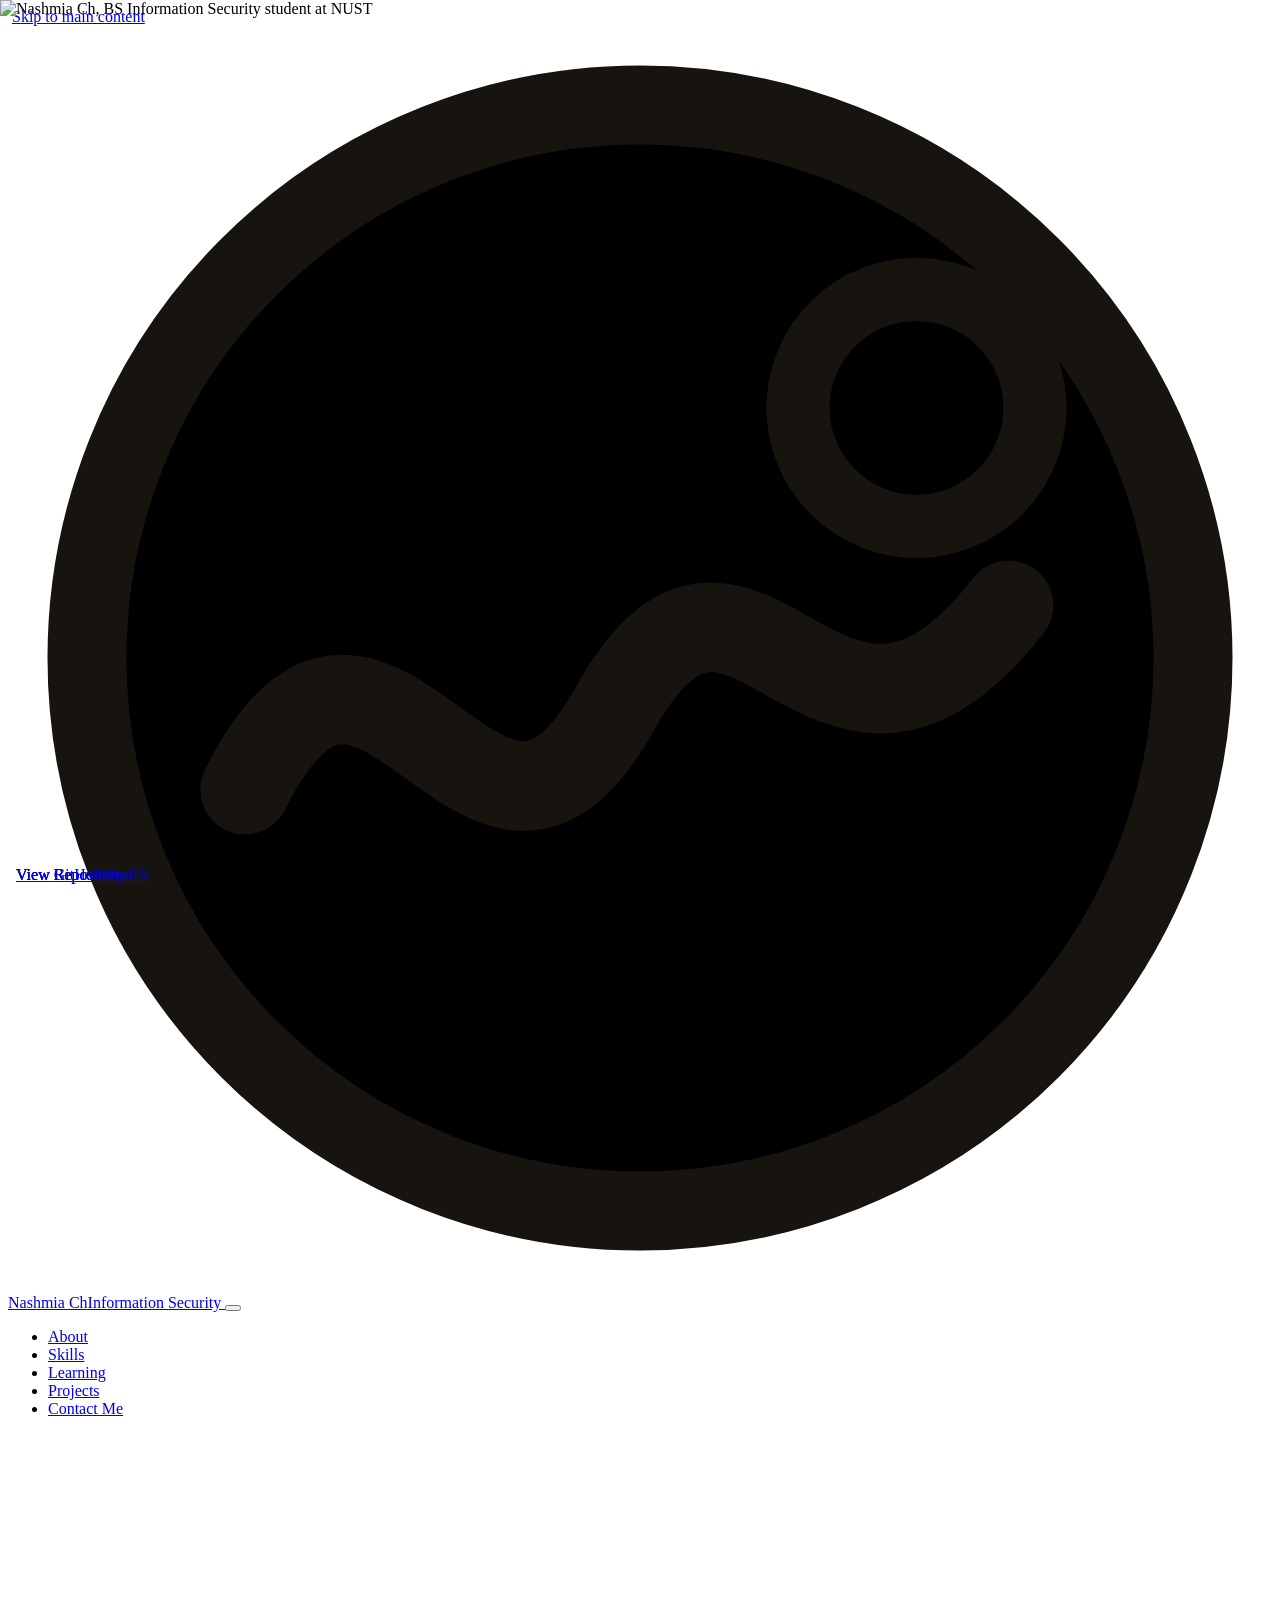
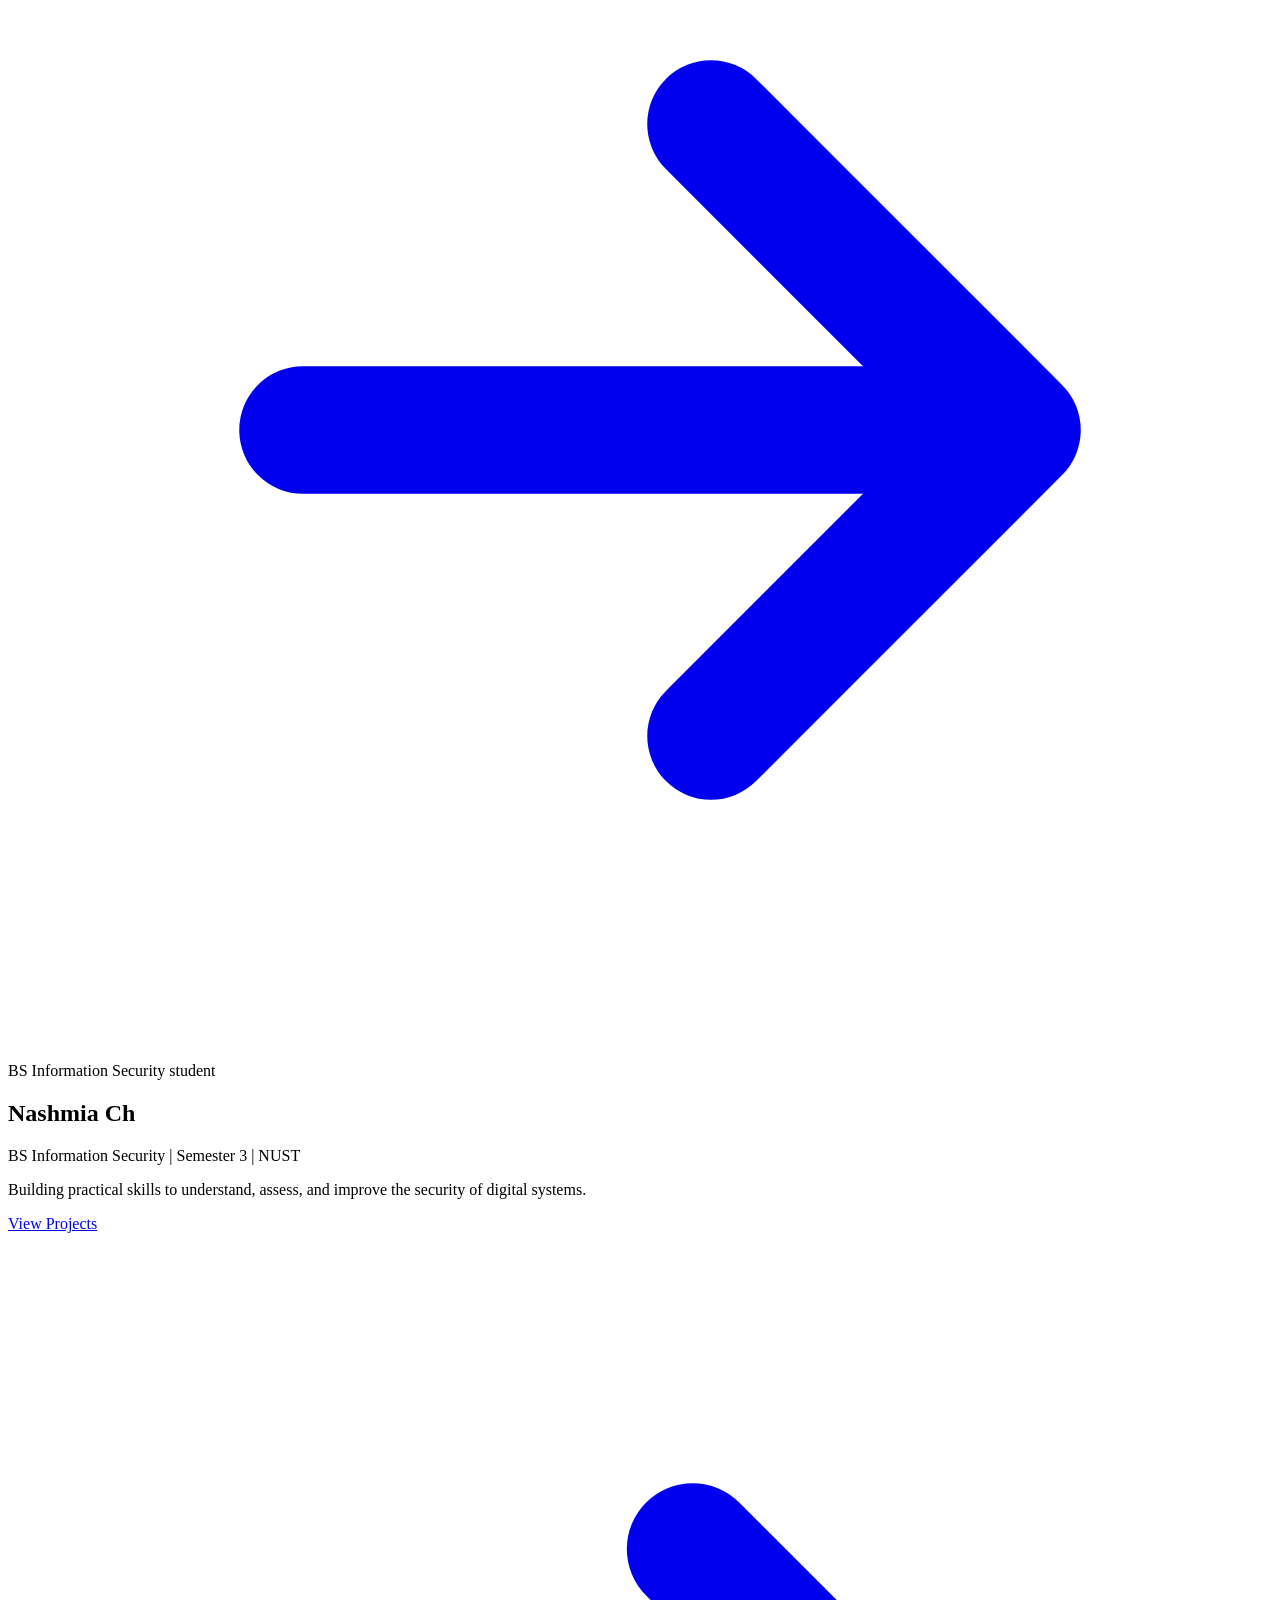
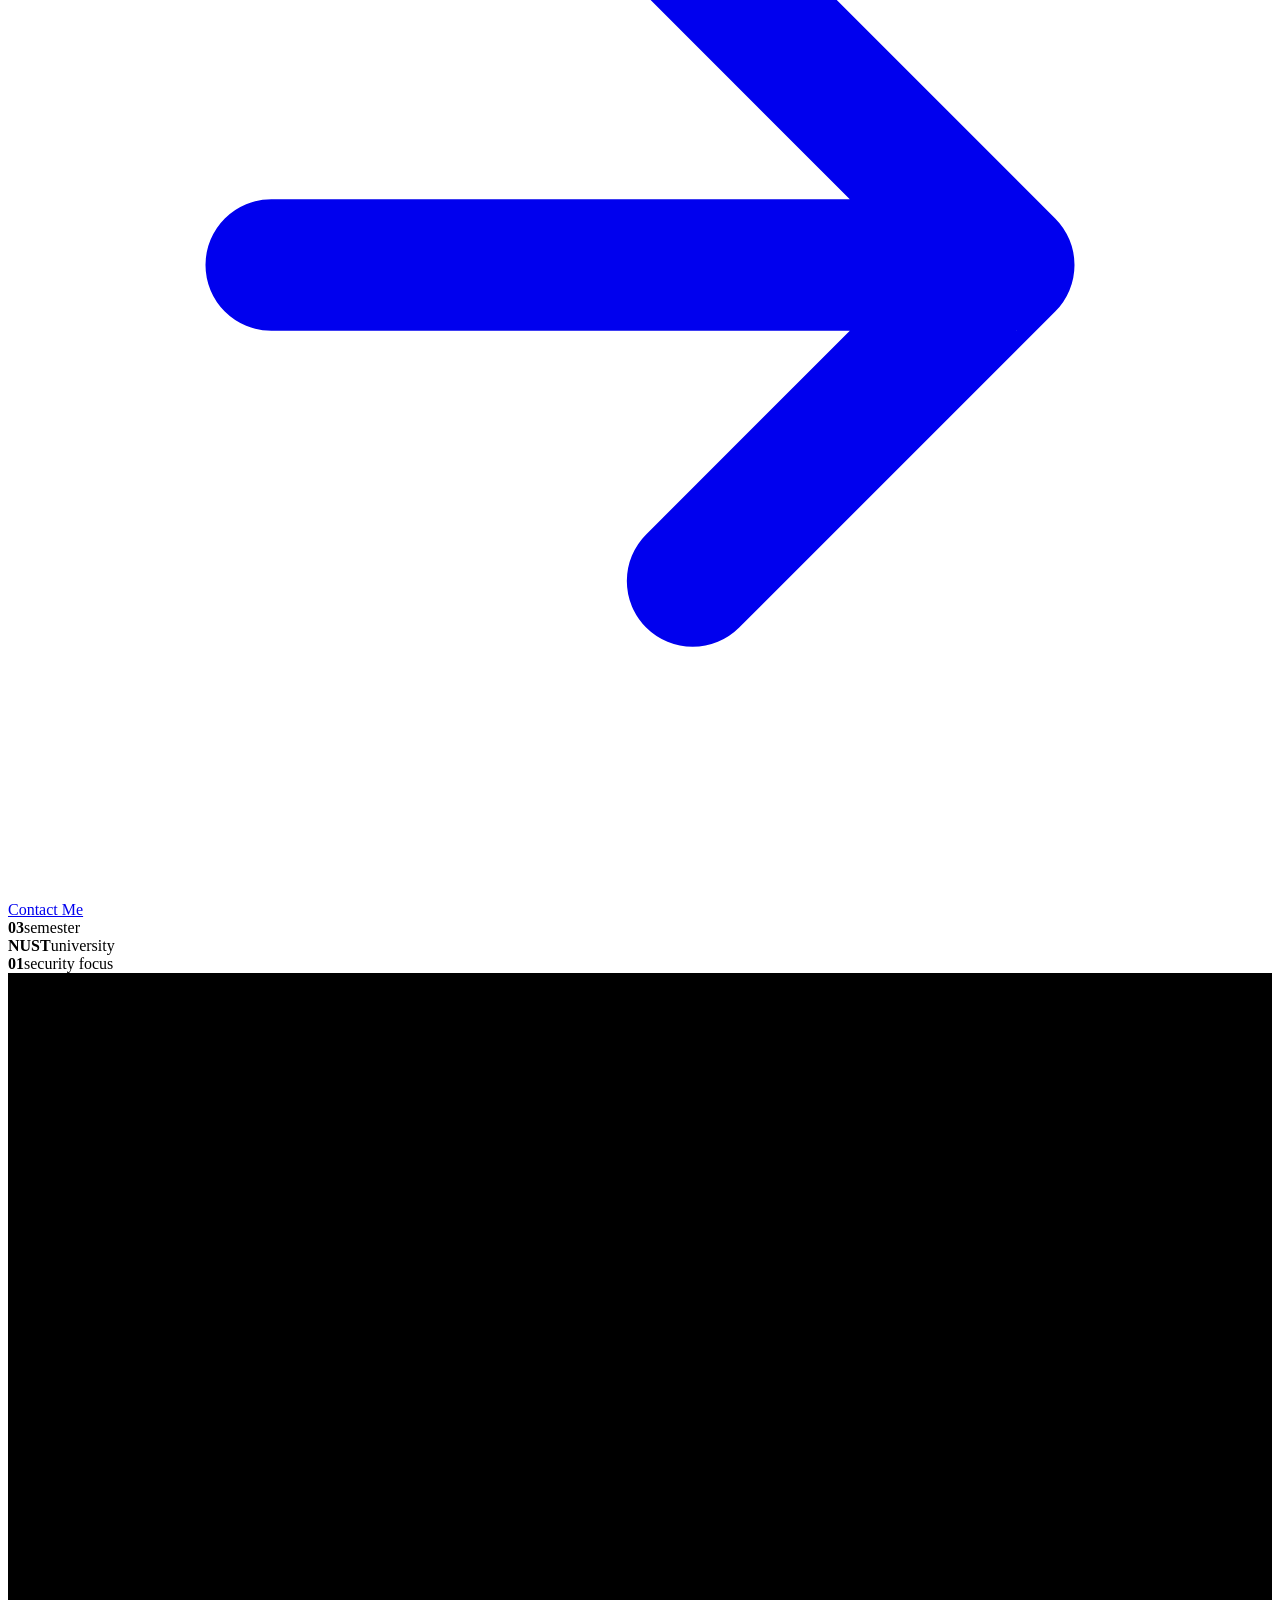
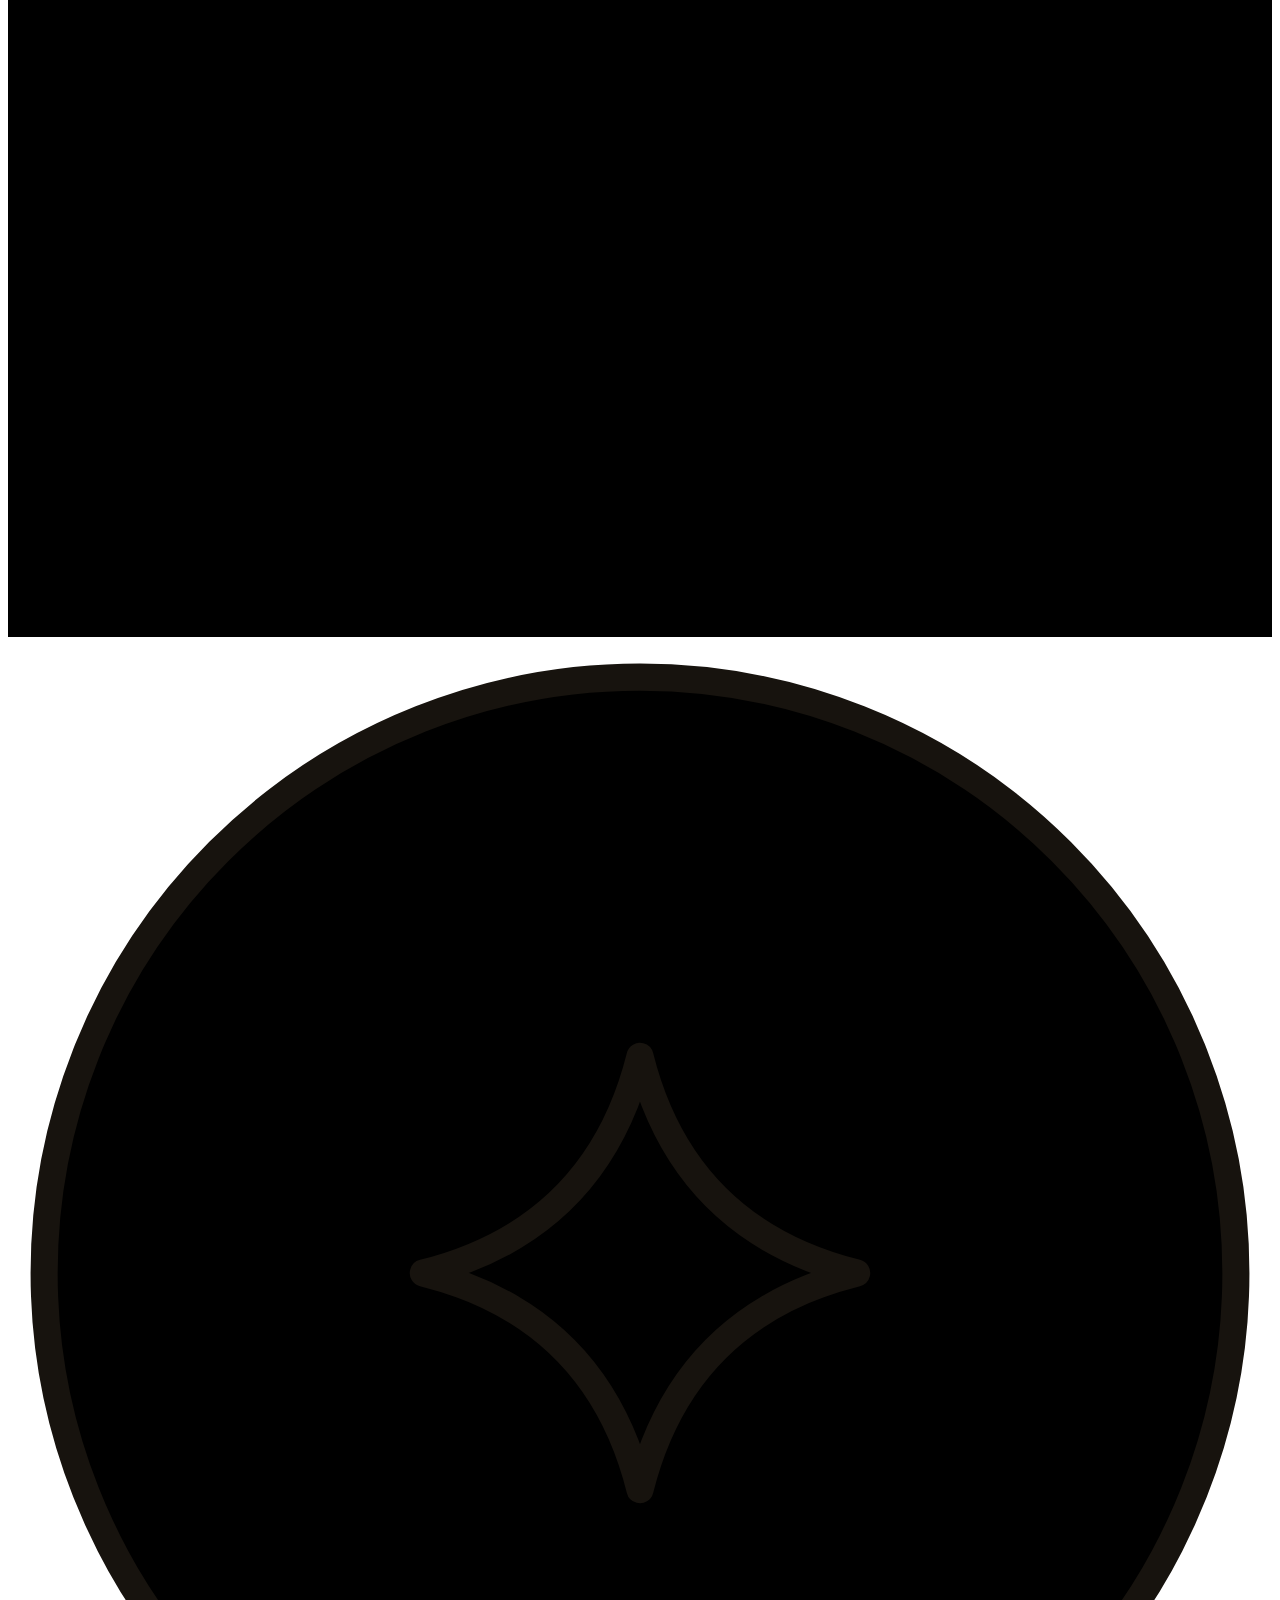
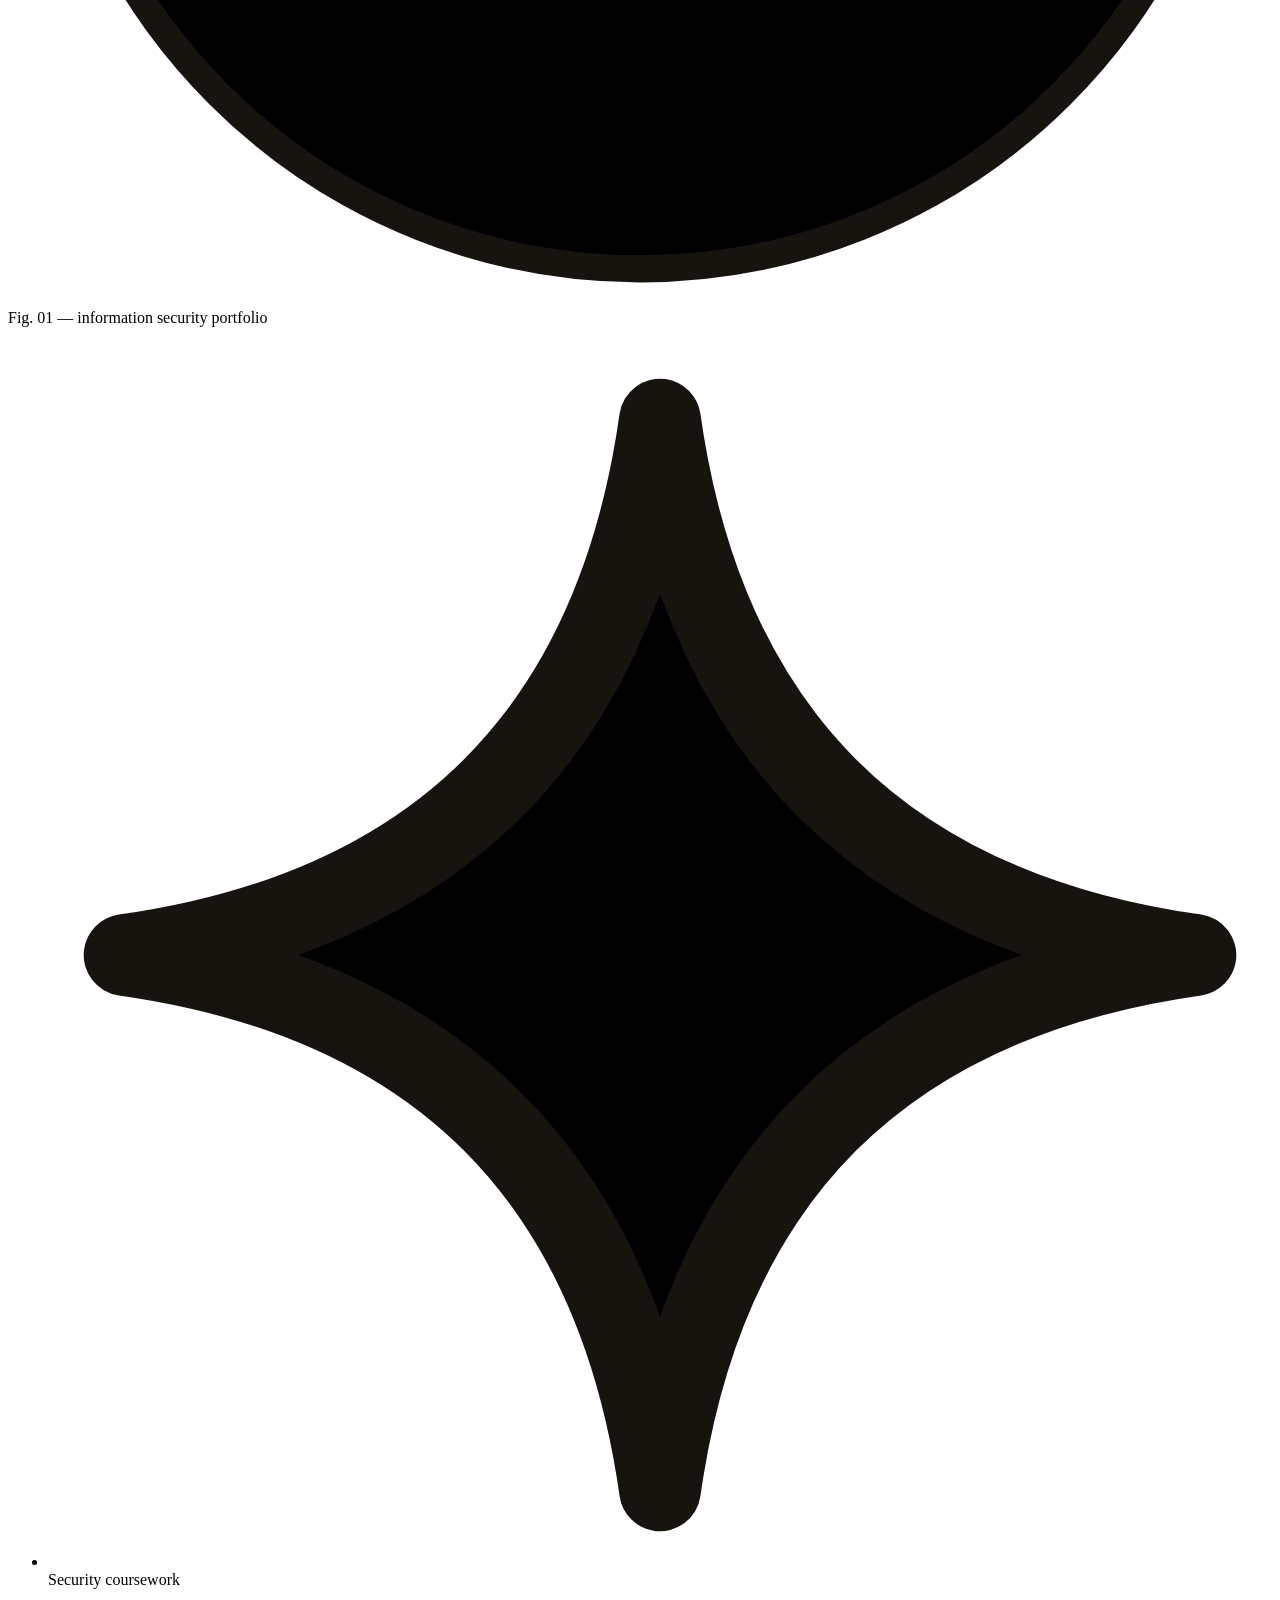
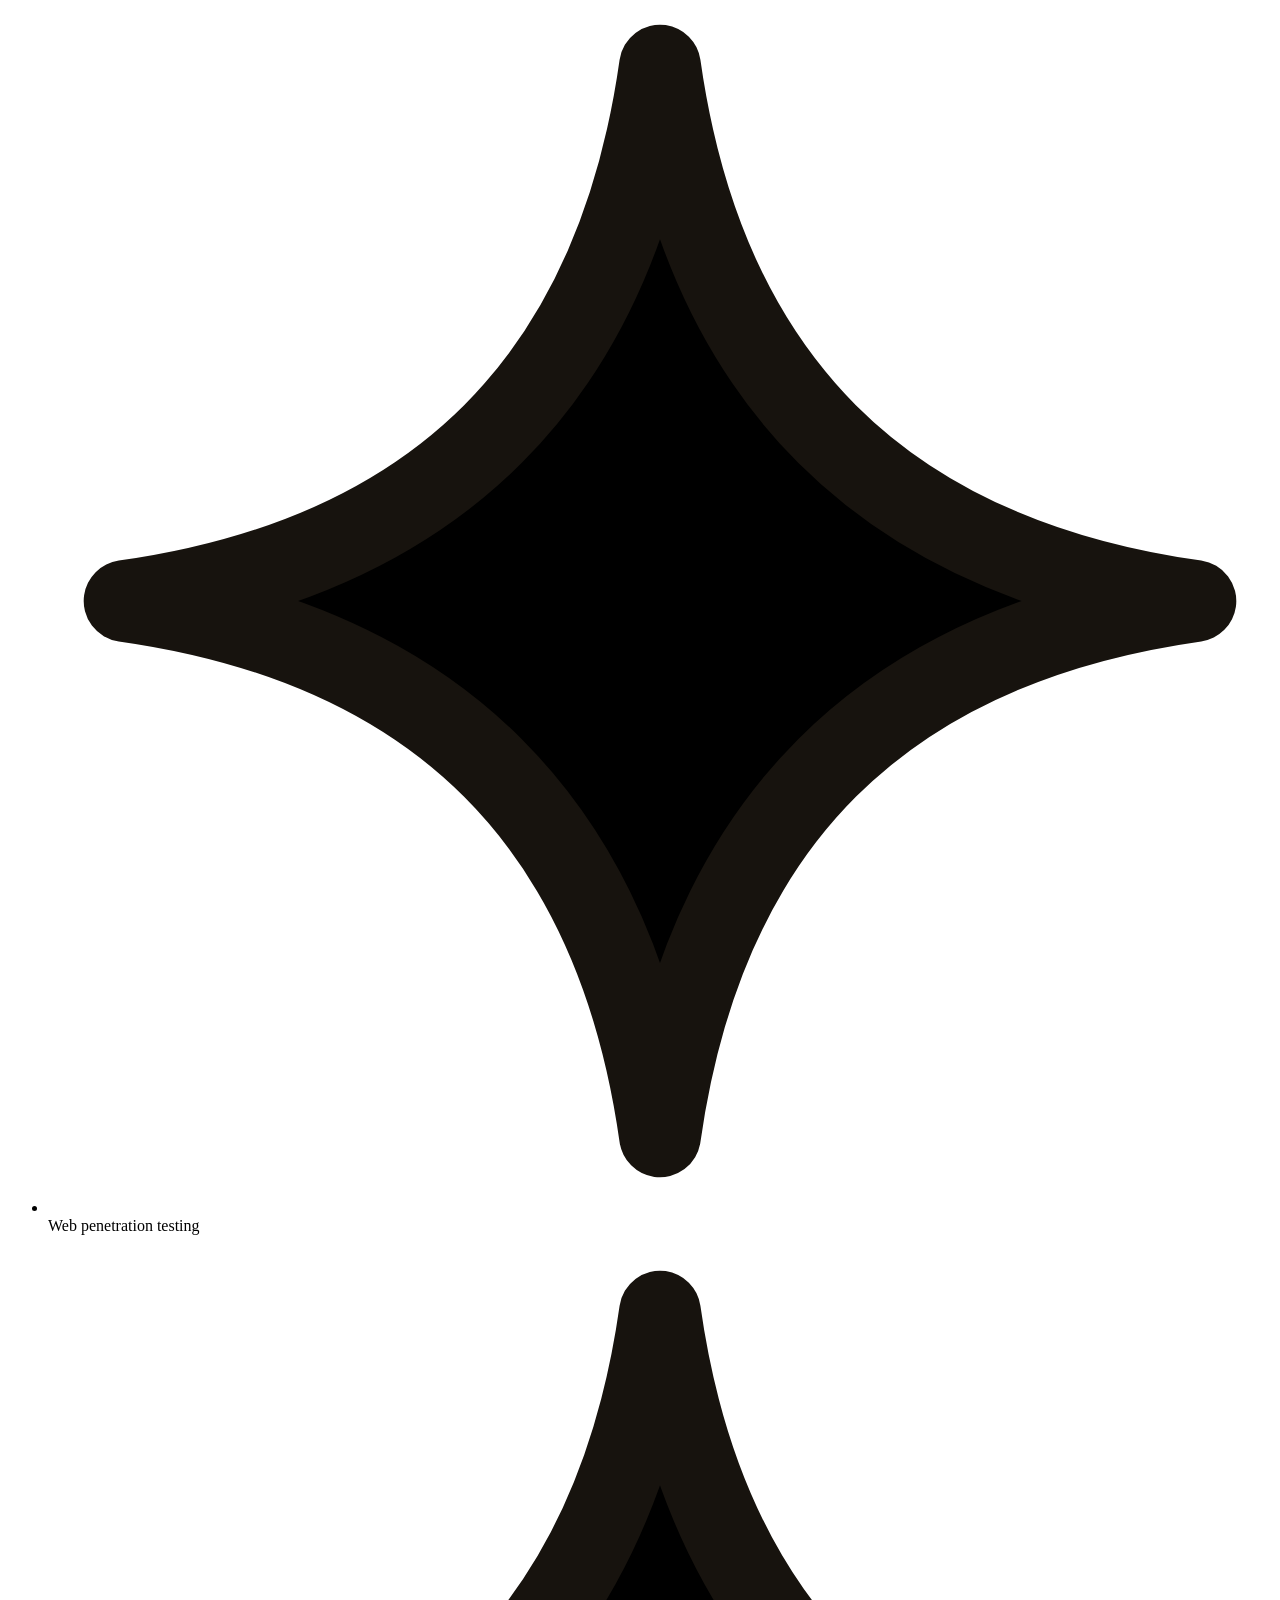
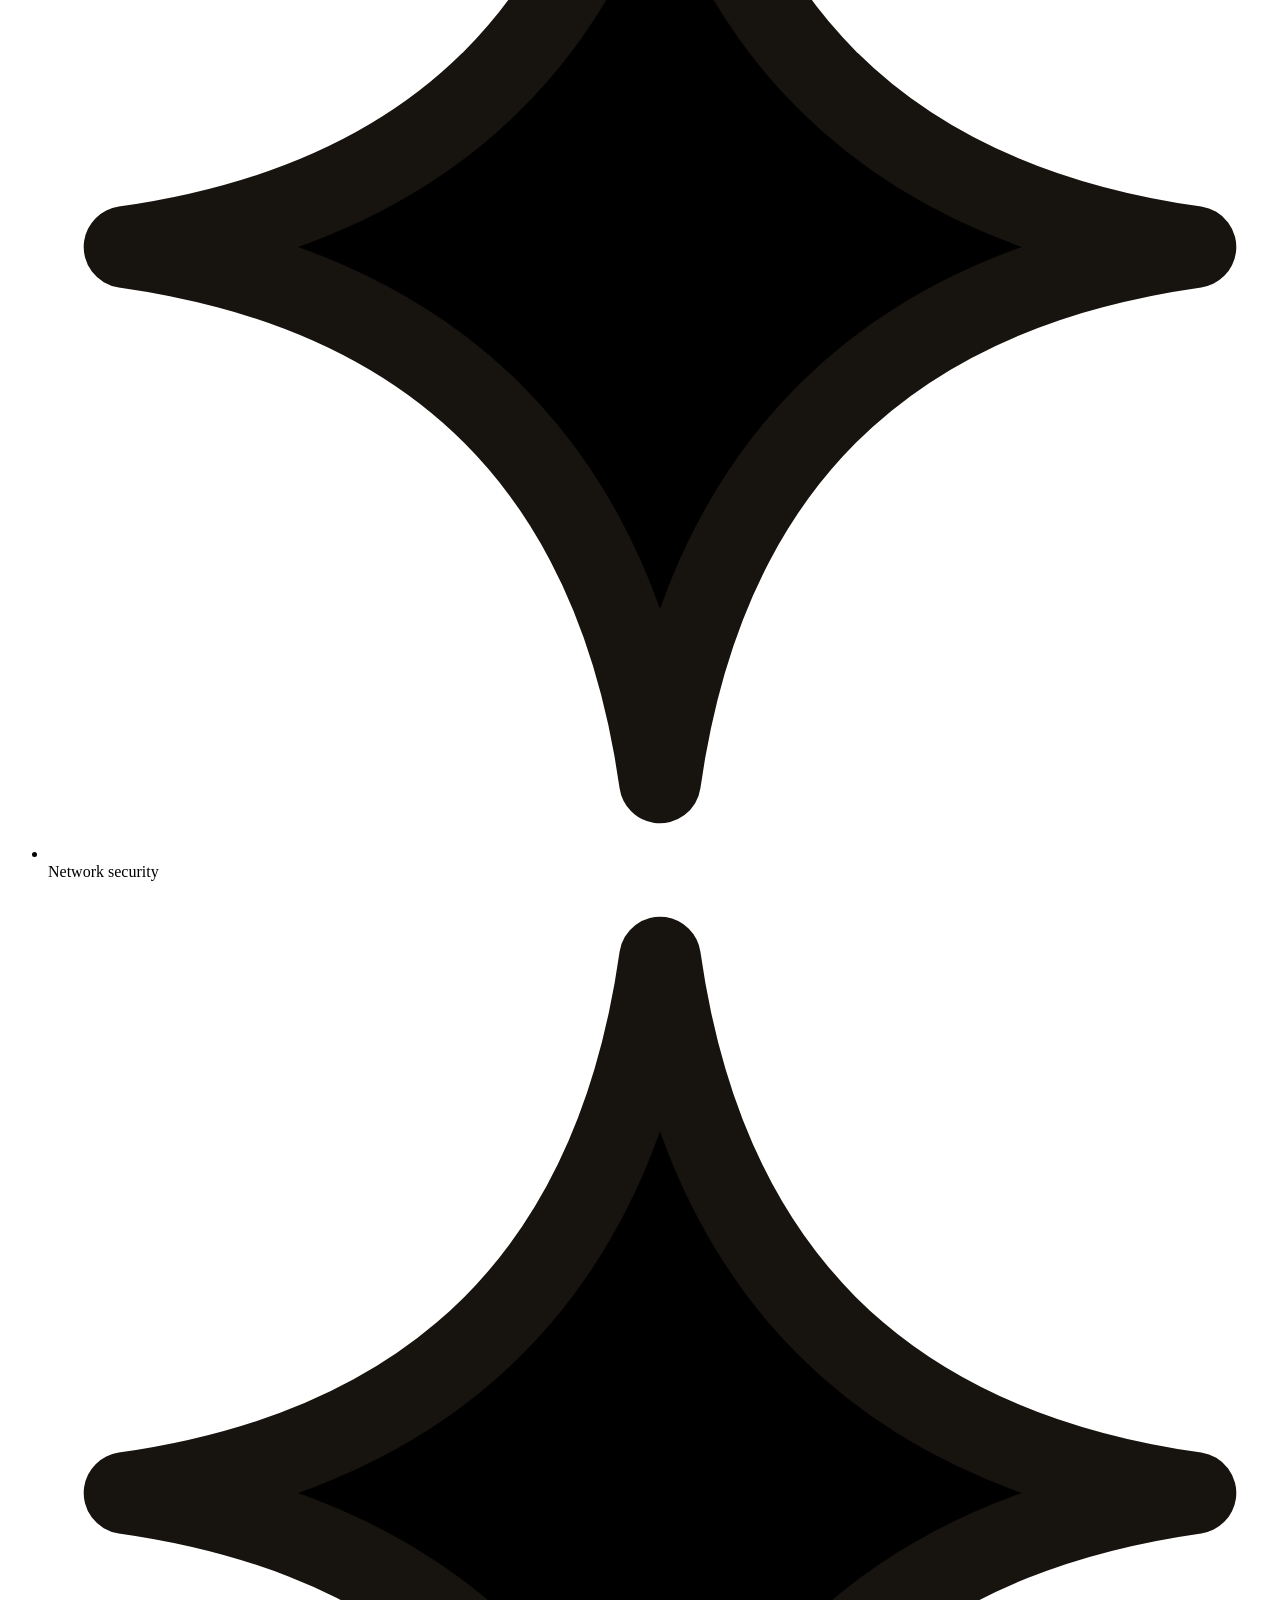
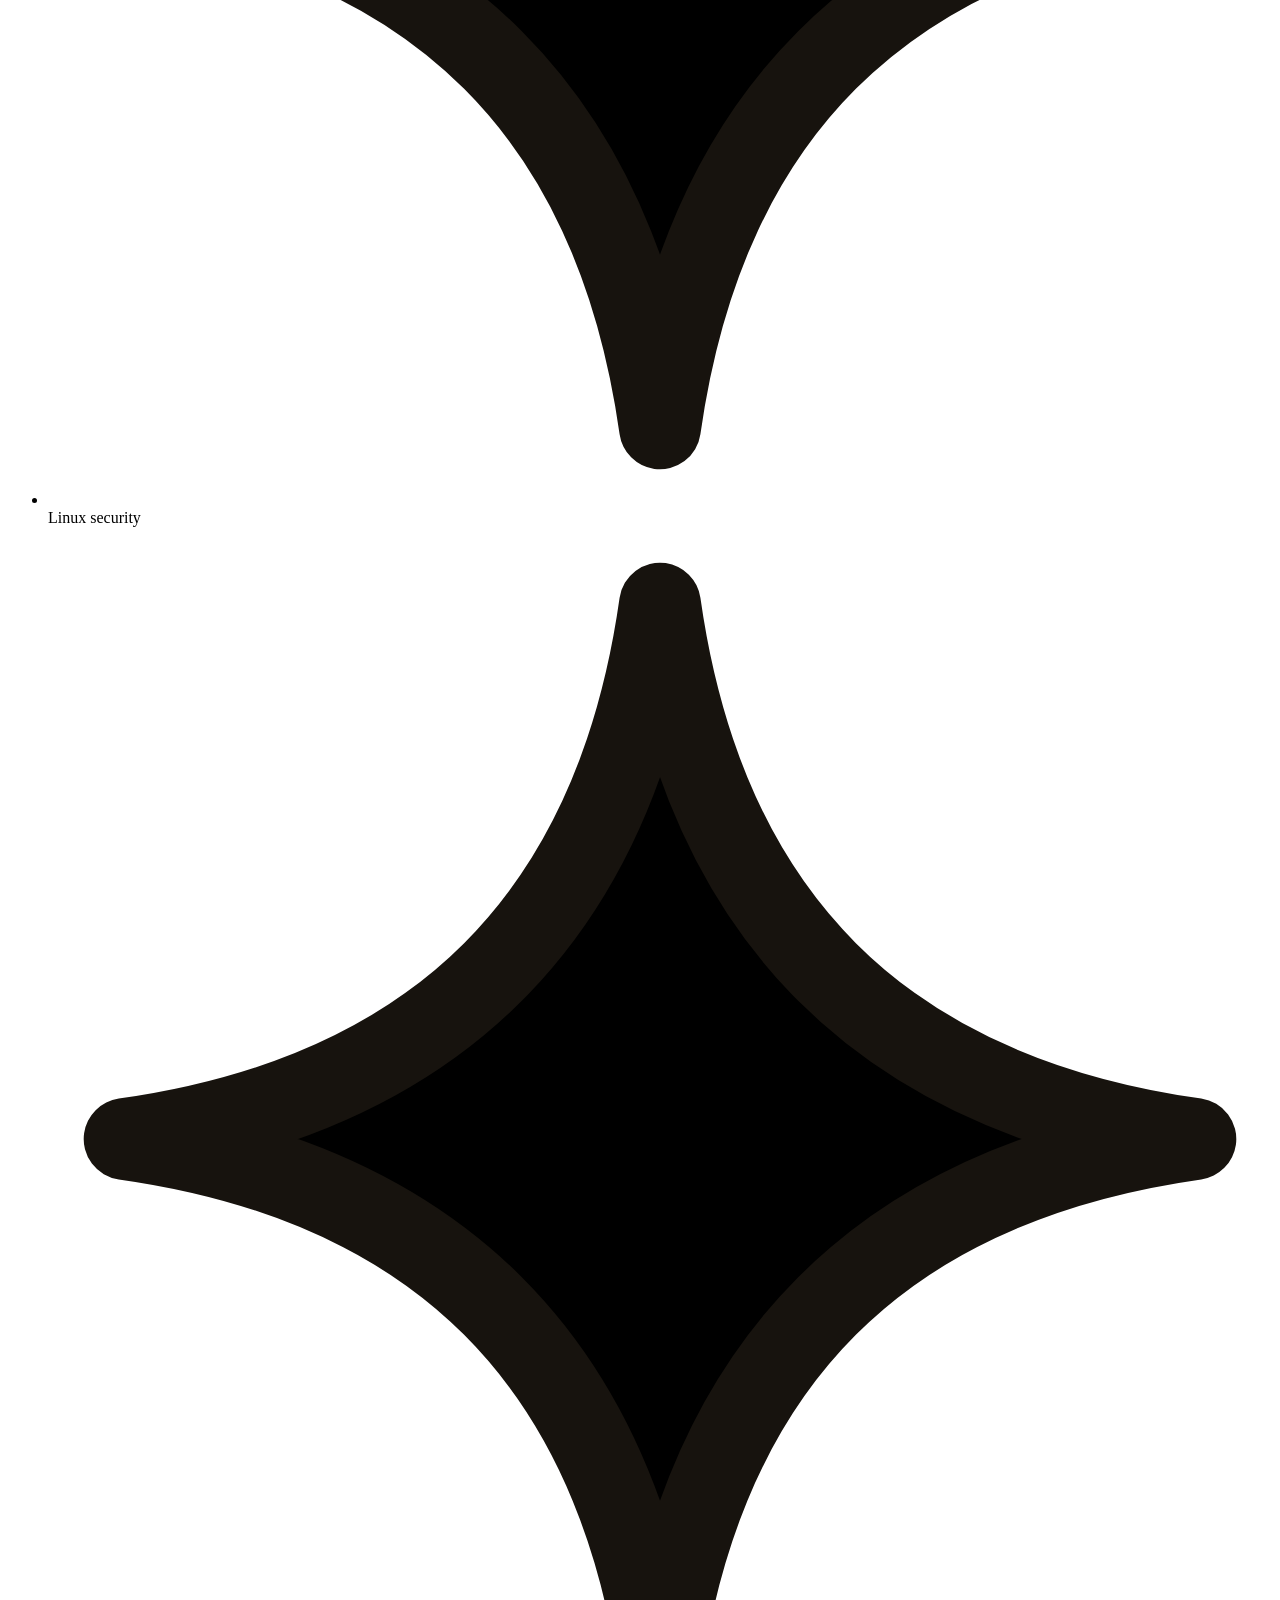
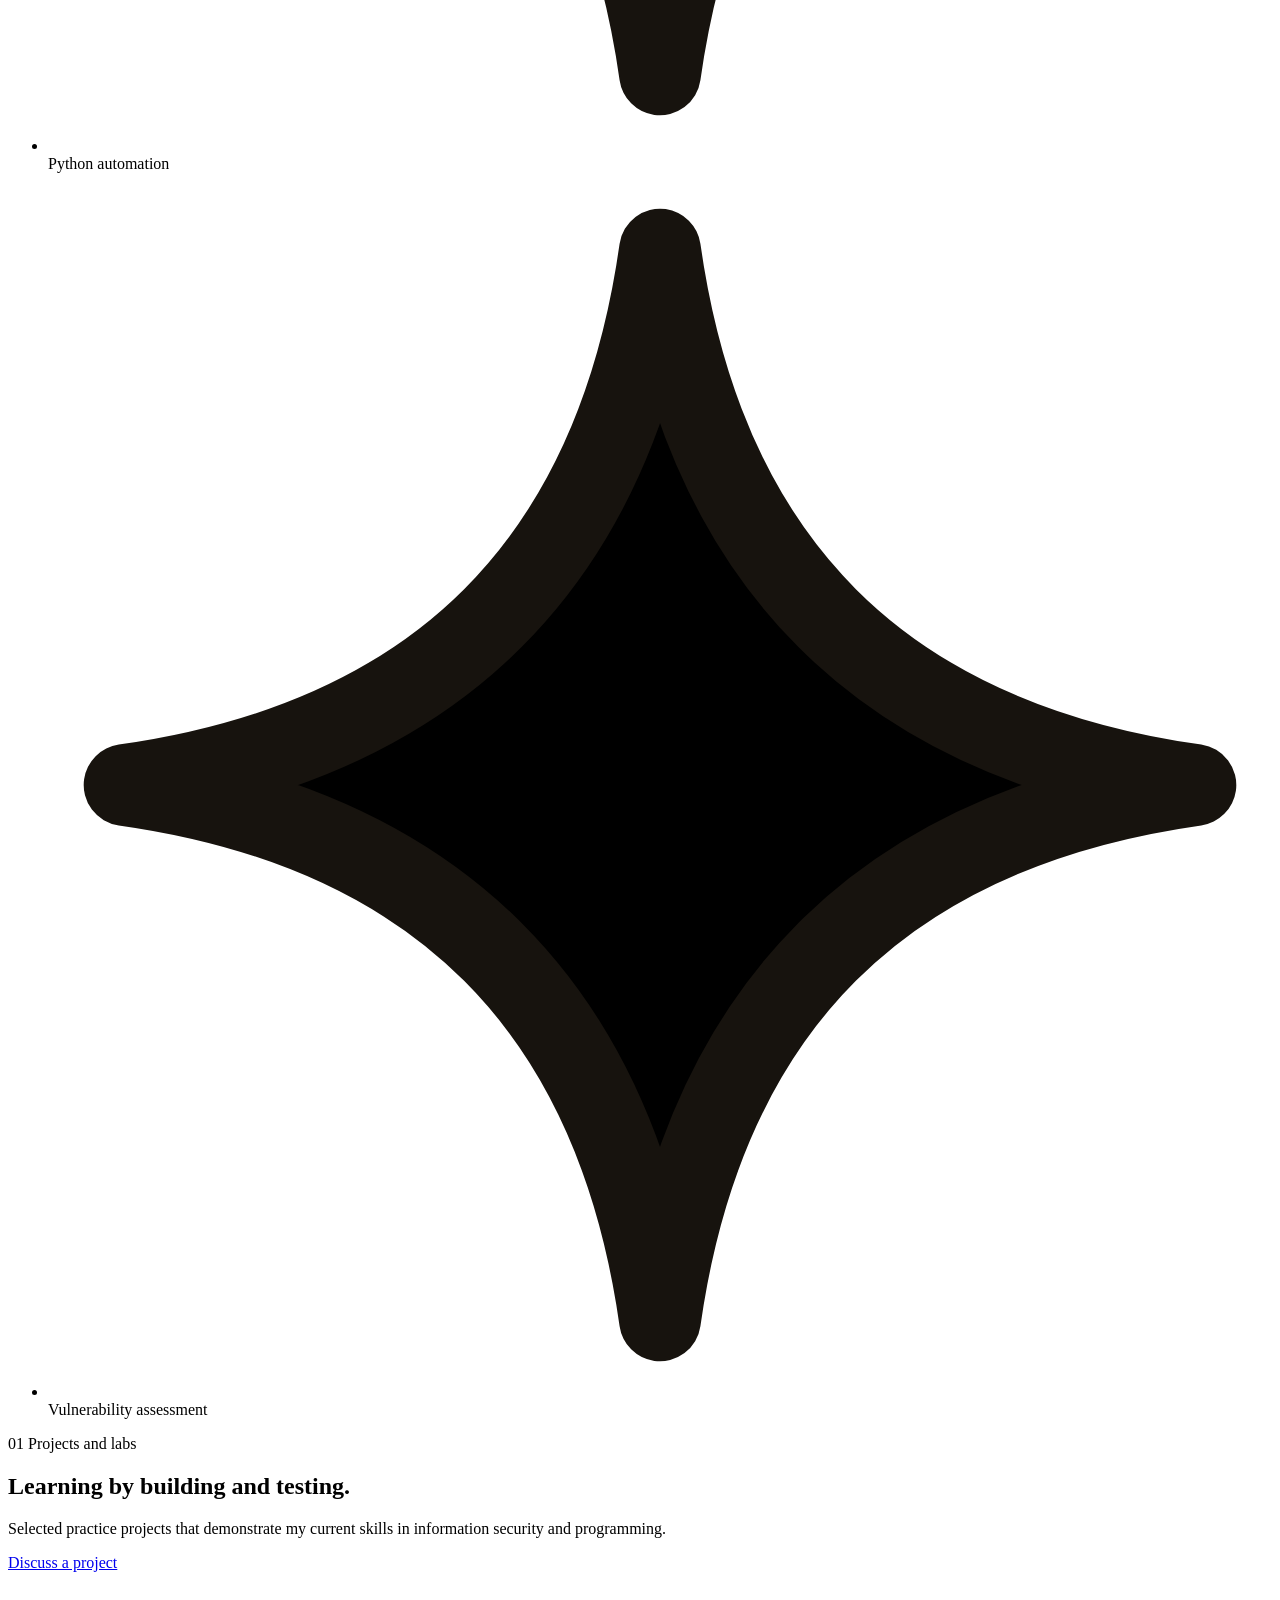
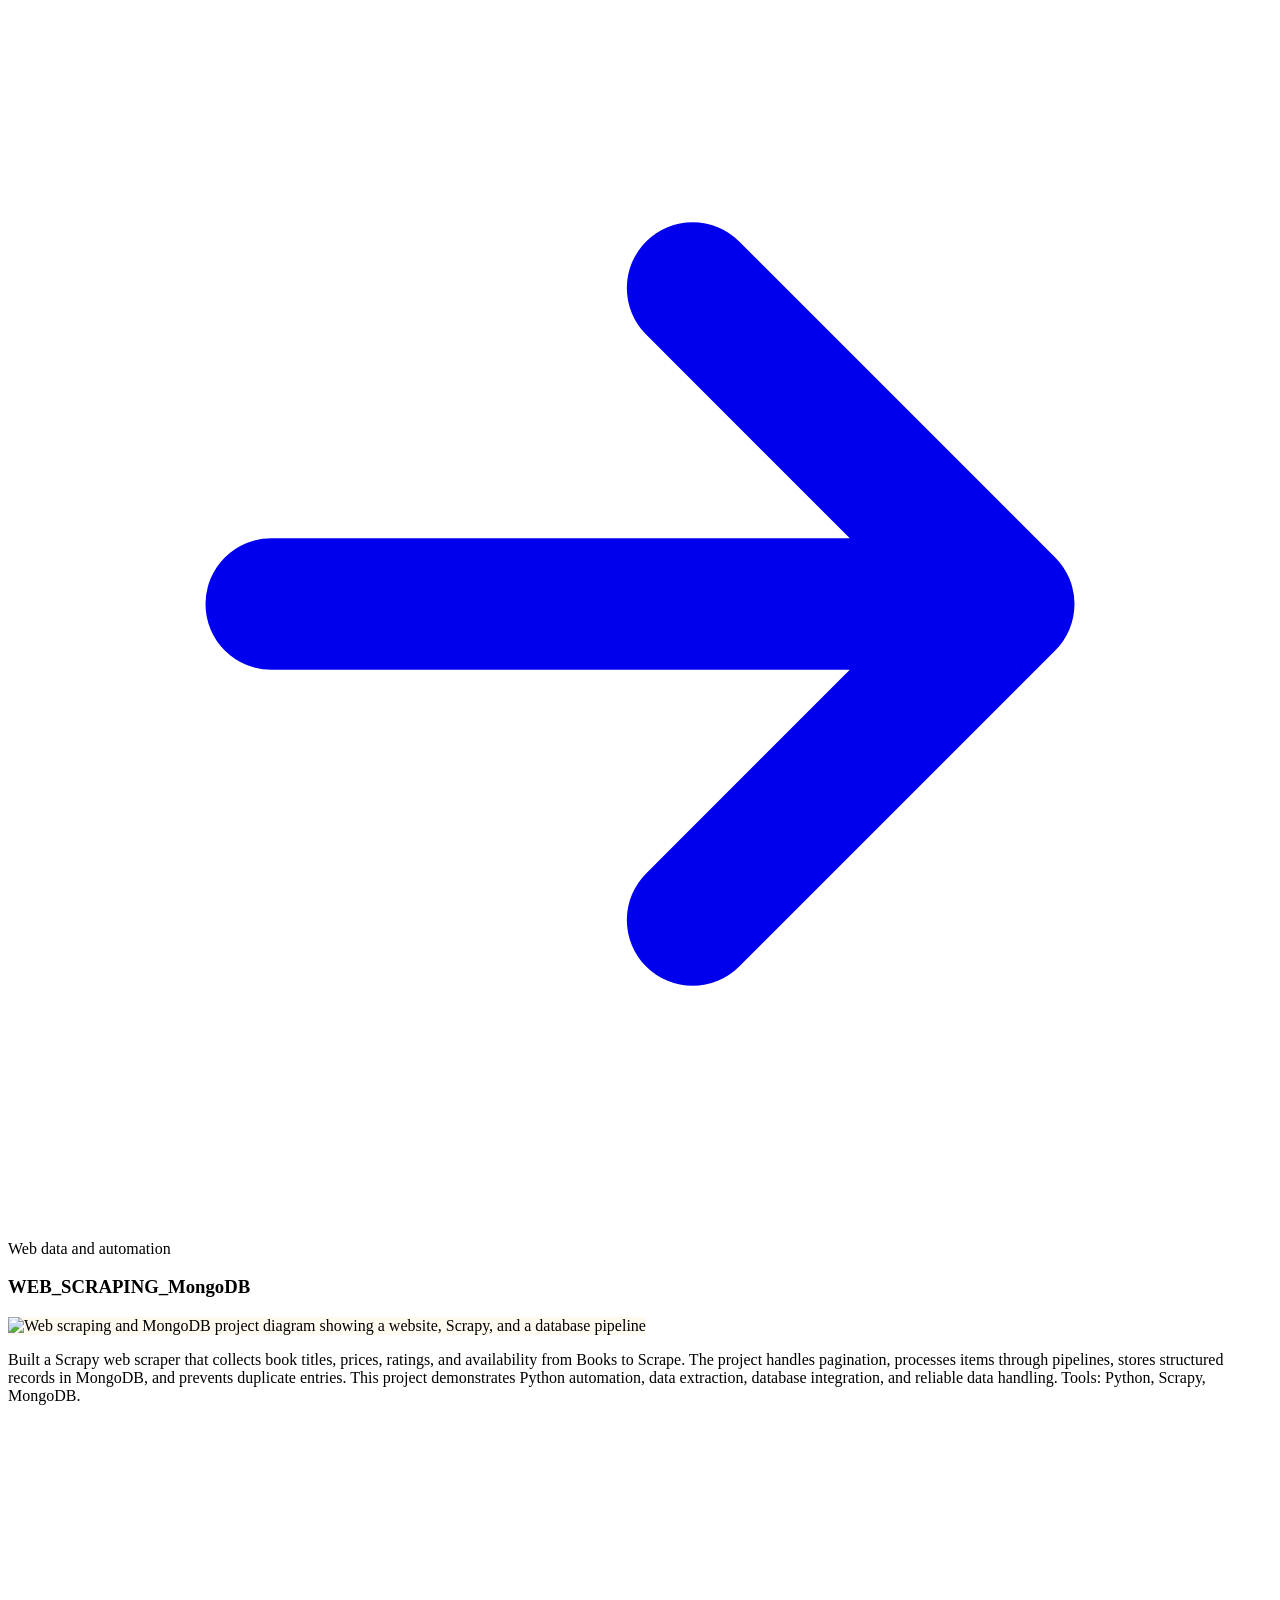
==== index.html @ 99af9170 "Add files via upload" ====
<!DOCTYPE html>
<html lang="en">
<head>
  <script>document.documentElement.classList.add('js')</script>
  <meta charset="utf-8">
  <meta name="viewport" content="width=device-width, initial-scale=1">
  <title>Nashmia Ch &mdash; Information Security Portfolio</title>
  <meta name="description" content="University portfolio for Nashmia Ch, a BS Information Security student at NUST in Semester 3.">
  <meta name="theme-color" content="#f4eee2">

  <link rel="preconnect" href="https://fonts.googleapis.com">
  <link rel="preconnect" href="https://fonts.gstatic.com" crossorigin>
  <link href="https://fonts.googleapis.com/css2?family=Bricolage+Grotesque:opsz,wdth,wght@12..96,75..100,300..800&family=DM+Sans:ital,opsz,wght@0,9..40,400..700;1,9..40,400..700&display=swap" rel="stylesheet">

  <link rel="stylesheet" href="css/vendor/bootstrap.min.css">
  <link rel="stylesheet" href="css/style.css">
</head>
<body>
  <svg class="sprite" aria-hidden="true" focusable="false" width="0" height="0"><defs><pattern id="p-dk" width="11" height="11" patternUnits="userSpaceOnUse"><circle class="f-ink" cx="5.5" cy="5.5" r="2.1"/></pattern>
<pattern id="p-dp" width="11" height="11" patternUnits="userSpaceOnUse"><circle class="f-pap" cx="5.5" cy="5.5" r="2.3"/></pattern>
<pattern id="p-dt" width="11" height="11" patternUnits="userSpaceOnUse"><circle class="f-tom" cx="5.5" cy="5.5" r="2.4"/></pattern>
<pattern id="p-dc" width="11" height="11" patternUnits="userSpaceOnUse"><circle class="f-cob" cx="5.5" cy="5.5" r="2.4"/></pattern>
<pattern id="p-ds" width="11" height="11" patternUnits="userSpaceOnUse"><circle class="f-sun" cx="5.5" cy="5.5" r="2.6"/></pattern>
<pattern id="p-hk" width="9" height="9" patternUnits="userSpaceOnUse" patternTransform="rotate(45)"><rect class="f-ink" width="2.4" height="9"/></pattern>
<pattern id="p-hp" width="9" height="9" patternUnits="userSpaceOnUse" patternTransform="rotate(45)"><rect class="f-pap" width="2.6" height="9"/></pattern><symbol id="art-night-shift" viewBox="0 0 400 500" preserveAspectRatio="xMidYMid slice"><rect class="fl f-cob" width="400" height="500"/><g class="fl"><circle class="f-dp" cx="288" cy="118" r="96"/><path class="f-pap" d="M70 61Q73 73 85 76Q73 79 70 91Q67 79 55 76Q67 73 70 61Z"/><path class="f-pap" d="M150 150Q152 158 160 160Q152 162 150 170Q148 162 140 160Q148 158 150 150Z"/><path class="f-pap" d="M372 251Q374.2 259.8 383 262Q374.2 264.2 372 273Q369.8 264.2 361 262Q369.8 259.8 372 251Z"/><path class="f-pap" d="M34 188Q35.6 194.4 42 196Q35.6 197.6 34 204Q32.4 197.6 26 196Q32.4 194.4 34 188Z"/><circle class="f-pap" cx="118" cy="40" r="3"/><circle class="f-pap" cx="210" cy="92" r="3"/><circle class="f-pap" cx="365" cy="330" r="3"/></g><g class="fl" transform="translate(5 4)"><circle class="f-sun" cx="288" cy="118" r="62"/></g><g class="ln"><circle cx="288" cy="118" r="62"/><circle class="th" cx="266" cy="98" r="10"/><circle class="th" cx="306" cy="140" r="14"/><circle class="th" cx="310" cy="94" r="5"/></g><g class="fl" transform="translate(5 4)"><rect class="f-pap" x="34" y="236" width="146" height="280"/><rect class="f-sun" x="52" y="262" width="28" height="30"/><rect class="f-cob" x="92" y="262" width="28" height="30"/><rect class="f-cob" x="132" y="262" width="28" height="30"/><rect class="f-cob" x="52" y="306" width="28" height="30"/><rect class="f-cob" x="92" y="306" width="28" height="30"/><rect class="f-sun" x="132" y="306" width="28" height="30"/><rect class="f-cob" x="52" y="350" width="28" height="30"/><rect class="f-sun" x="92" y="350" width="28" height="30"/><rect class="f-cob" x="132" y="350" width="28" height="30"/><rect class="f-cob" x="52" y="394" width="28" height="30"/><rect class="f-cob" x="92" y="394" width="28" height="30"/><rect class="f-sun" x="132" y="394" width="28" height="30"/><rect class="f-sun" x="52" y="438" width="28" height="30"/><rect class="f-cob" x="92" y="438" width="28" height="30"/><rect class="f-cob" x="132" y="438" width="28" height="30"/><rect class="f-tom" x="180" y="300" width="84" height="220"/><rect class="f-dk" x="180" y="300" width="84" height="220"/></g><g class="ln"><rect x="34" y="236" width="146" height="280"/><rect class="th" x="52" y="262" width="28" height="30"/><rect class="th" x="92" y="262" width="28" height="30"/><rect class="th" x="132" y="262" width="28" height="30"/><rect class="th" x="52" y="306" width="28" height="30"/><rect class="th" x="92" y="306" width="28" height="30"/><rect class="th" x="132" y="306" width="28" height="30"/><rect class="th" x="52" y="350" width="28" height="30"/><rect class="th" x="92" y="350" width="28" height="30"/><rect class="th" x="132" y="350" width="28" height="30"/><rect class="th" x="52" y="394" width="28" height="30"/><rect class="th" x="92" y="394" width="28" height="30"/><rect class="th" x="132" y="394" width="28" height="30"/><rect class="th" x="52" y="438" width="28" height="30"/><rect class="th" x="92" y="438" width="28" height="30"/><rect class="th" x="132" y="438" width="28" height="30"/><rect x="180" y="300" width="84" height="220"/><path d="M34 236L60 214H154L180 236"/><path class="th" d="M200 322V356M222 322V356M244 322V356"/></g><g class="fl" transform="translate(5 4)"><rect class="f-sun" x="150" y="470" width="260" height="40"/><path class="f-pap" d="M232 340H352V425Q352 468 309 468H275Q232 468 232 425Z"/><rect class="f-tom" x="232" y="380" width="120" height="30"/></g><g class="ln"><path d="M150 470H400"/><path d="M232 340H352V425Q352 468 309 468H275Q232 468 232 425Z"/><path d="M352 360Q392 360 392 395Q392 430 352 430"/><ellipse cx="292" cy="340" rx="60" ry="11"/><path class="th" d="M232 380H352M232 410H352"/><path d="M268 320q-13 -22 0 -44t0 -44t0 -44"/><path d="M296 320q-13 -22 0 -44t0 -44t0 -44t0 -44"/><path d="M324 320q-13 -22 0 -44t0 -44t0 -44"/></g><g class="ink"><ellipse cx="292" cy="341" rx="50" ry="6"/></g></symbol><symbol id="art-salt-orchard" viewBox="0 0 400 500" preserveAspectRatio="xMidYMid slice"><rect class="fl f-cob" width="400" height="500"/><g class="fl"><circle class="f-dp" cx="200" cy="262" r="162" opacity=".55"/><path class="f-pap" d="M52 186Q54 194 62 196Q54 198 52 206Q50 198 42 196Q50 194 52 186Z"/><path class="f-pap" d="M354 178Q356.4 187.6 366 190Q356.4 192.4 354 202Q351.6 192.4 342 190Q351.6 187.6 354 178Z"/></g><g class="fl" transform="translate(5 4)"><path class="f-tom" d="M186 440C192 392 178 352 192 318L210 318C204 352 216 392 214 440Z"/></g><g class="ln"><path d="M186 440C192 392 178 352 192 318L210 318C204 352 216 392 214 440Z"/><path class="th" d="M198 330L176 306M206 334L228 304"/></g><g class="fl" transform="translate(5 4)"><path class="f-pap" d="M200 170A45.3 45.3 0 0 1 269.2 184.6A39.3 39.3 0 0 1 316.4 223.8A33.5 33.5 0 0 1 326.7 275.1A35.8 35.8 0 0 1 296.7 322.2A42.8 42.8 0 0 1 236.1 350.3A46.2 46.2 0 0 1 163.9 350.3A42.8 42.8 0 0 1 103.3 322.2A35.8 35.8 0 0 1 73.3 275.1A33.5 33.5 0 0 1 83.6 223.8A39.3 39.3 0 0 1 130.8 184.6A45.3 45.3 0 0 1 200 170Z"/><path class="f-dc" d="M200 170A45.3 45.3 0 0 1 269.2 184.6A39.3 39.3 0 0 1 316.4 223.8A33.5 33.5 0 0 1 326.7 275.1A35.8 35.8 0 0 1 296.7 322.2A42.8 42.8 0 0 1 236.1 350.3A46.2 46.2 0 0 1 163.9 350.3A42.8 42.8 0 0 1 103.3 322.2A35.8 35.8 0 0 1 73.3 275.1A33.5 33.5 0 0 1 83.6 223.8A39.3 39.3 0 0 1 130.8 184.6A45.3 45.3 0 0 1 200 170Z" opacity=".45"/><g class="f-sun"><ellipse transform="rotate(-20 140 242)" cx="140" cy="242" rx="17" ry="12"/><ellipse transform="rotate(15 214 206)" cx="214" cy="206" rx="17" ry="12"/><ellipse transform="rotate(-35 266 268)" cx="266" cy="268" rx="17" ry="12"/><ellipse transform="rotate(10 182 296)" cx="182" cy="296" rx="17" ry="12"/><ellipse transform="rotate(40 252 222)" cx="252" cy="222" rx="17" ry="12"/><ellipse transform="rotate(25 112 296)" cx="112" cy="296" rx="17" ry="12"/></g></g><g class="ln"><path d="M200 170A45.3 45.3 0 0 1 269.2 184.6A39.3 39.3 0 0 1 316.4 223.8A33.5 33.5 0 0 1 326.7 275.1A35.8 35.8 0 0 1 296.7 322.2A42.8 42.8 0 0 1 236.1 350.3A46.2 46.2 0 0 1 163.9 350.3A42.8 42.8 0 0 1 103.3 322.2A35.8 35.8 0 0 1 73.3 275.1A33.5 33.5 0 0 1 83.6 223.8A39.3 39.3 0 0 1 130.8 184.6A45.3 45.3 0 0 1 200 170Z"/><ellipse transform="rotate(-20 140 242)" cx="140" cy="242" rx="17" ry="12"/><ellipse transform="rotate(15 214 206)" cx="214" cy="206" rx="17" ry="12"/><ellipse transform="rotate(-35 266 268)" cx="266" cy="268" rx="17" ry="12"/><ellipse transform="rotate(10 182 296)" cx="182" cy="296" rx="17" ry="12"/><ellipse transform="rotate(40 252 222)" cx="252" cy="222" rx="17" ry="12"/><ellipse transform="rotate(25 112 296)" cx="112" cy="296" rx="17" ry="12"/><path class="th" transform="rotate(-20 140 242)" d="M157 242l7 -3"/><path class="th" transform="rotate(15 214 206)" d="M231 206l7 -3"/><path class="th" transform="rotate(-35 266 268)" d="M283 268l7 -3"/><path class="th" transform="rotate(10 182 296)" d="M199 296l7 -3"/><path class="th" transform="rotate(40 252 222)" d="M269 222l7 -3"/><path class="th" transform="rotate(25 112 296)" d="M129 296l7 -3"/></g><g class="fl" transform="translate(5 4)"><path class="f-pap" d="M0 426q14 -12 28 0t28 0t28 0t28 0t28 0t28 0t28 0t28 0t28 0t28 0t28 0t28 0t28 0t28 0t28 0t28 0t28 0V520H0Z"/><path class="f-ink" d="M-28 452q14 -10 28 0t28 0t28 0t28 0t28 0t28 0t28 0t28 0t28 0t28 0t28 0t28 0t28 0t28 0t28 0t28 0t28 0t28 0V520H-28Z"/></g><g class="ln"><path d="M0 426q14 -12 28 0t28 0t28 0t28 0t28 0t28 0t28 0t28 0t28 0t28 0t28 0t28 0t28 0t28 0t28 0t28 0t28 0"/><path d="M-28 452q14 -10 28 0t28 0t28 0t28 0t28 0t28 0t28 0t28 0t28 0t28 0t28 0t28 0t28 0t28 0t28 0t28 0t28 0t28 0"/></g><g class="tx"><text class="f-pap" x="200" y="86" text-anchor="middle" font-size="60" letter-spacing="1">THE SALT</text><text class="f-pap" x="200" y="146" text-anchor="middle" font-size="60" letter-spacing="1">ORCHARD</text>
          <text class="f-sun" x="200" y="484" text-anchor="middle" font-size="17" letter-spacing="5">MARA QUINT</text></g></symbol><symbol id="art-pip-ferro" viewBox="0 0 400 500" preserveAspectRatio="xMidYMid slice"><rect class="fl f-sun" width="400" height="500"/><g class="fl"><circle class="f-dt" cx="200" cy="262" r="168" opacity=".55"/><ellipse class="f-ink" cx="200" cy="474" rx="132" ry="14" opacity=".2"/></g><g class="fl" transform="translate(5 4)"><rect class="f-cob" x="152" y="420" width="34" height="38"/><rect class="f-cob" x="214" y="420" width="34" height="38"/><rect class="f-tom" x="140" y="452" width="56" height="20" rx="8"/><rect class="f-tom" x="204" y="452" width="56" height="20" rx="8"/>
        <rect class="f-cob" x="130" y="304" width="140" height="124" rx="22"/><rect class="f-pap" x="160" y="324" width="80" height="58" rx="8"/><circle class="f-sun" cx="186" cy="352" r="15"/><circle class="f-tom" cx="222" cy="340" r="6"/><circle class="f-sun" cx="222" cy="364" r="6"/>
        <rect class="f-pap" x="186" y="290" width="28" height="16"/><rect class="f-sun" x="106" y="208" width="16" height="38" rx="4"/><rect class="f-sun" x="278" y="208" width="16" height="38" rx="4"/>
        <rect class="f-cob" x="118" y="166" width="164" height="124" rx="28"/><circle class="f-pap" cx="166" cy="224" r="25"/><circle class="f-pap" cx="234" cy="224" r="25"/><rect class="f-pap" x="170" y="256" width="60" height="18" rx="6"/><circle class="f-tom" cx="200" cy="120" r="12"/>
        <circle class="f-sun" cx="96" cy="400" r="15"/></g><g class="ln"><rect x="152" y="420" width="34" height="38"/><rect x="214" y="420" width="34" height="38"/><rect x="140" y="452" width="56" height="20" rx="8"/><rect x="204" y="452" width="56" height="20" rx="8"/>
        <path d="M132 334Q94 346 96 386"/><path d="M268 334Q312 318 318 282"/>
        <rect x="130" y="304" width="140" height="124" rx="22"/><rect class="th" x="160" y="324" width="80" height="58" rx="8"/><circle class="th" cx="186" cy="352" r="15"/><path class="th" d="M186 352L194 342"/>
        <rect x="186" y="290" width="28" height="16"/><rect x="106" y="208" width="16" height="38" rx="4"/><rect x="278" y="208" width="16" height="38" rx="4"/>
        <rect x="118" y="166" width="164" height="124" rx="28"/><circle cx="166" cy="224" r="25"/><circle cx="234" cy="224" r="25"/><rect x="170" y="256" width="60" height="18" rx="6"/><path class="th" d="M185 256V274M200 256V274M215 256V274"/>
        <path d="M200 166V132"/><circle cx="200" cy="120" r="12"/><circle cx="96" cy="400" r="15"/></g><g class="top"><circle class="f-pap" cx="175" cy="224" r="3.5"/><circle class="f-pap" cx="243" cy="224" r="3.5"/></g><g class="ink"><circle cx="171" cy="228" r="10"/><circle cx="239" cy="228" r="10"/></g><g class="fl" transform="translate(5 4)"><circle class="f-sun" cx="320" cy="274" r="15"/><circle class="f-tom" cx="322" cy="226" r="28"/><path class="f-pap" d="M300 236Q322 262 344 236Q334 250 322 250Q306 248 300 236Z"/><path class="f-sun" d="M348 218L370 226L348 234Z"/></g><g class="ln"><circle cx="320" cy="274" r="15"/><circle cx="322" cy="226" r="28"/><path d="M348 218L370 226L348 234"/><path class="th" d="M306 230Q316 250 332 238M296 222L280 212M296 230L278 228M316 198q4 -14 16 -12M314 252L310 262M328 252L330 262"/></g><g class="ink"><circle cx="332" cy="218" r="4.5"/></g><g class="fl" transform="translate(5 4)"><path class="f-pap" d="M318 124H384Q394 124 394 134V160Q394 170 384 170H352L340 186L338 170H318Q308 170 308 160V134Q308 124 318 124Z"/></g><g class="ln"><path d="M318 124H384Q394 124 394 134V160Q394 170 384 170H352L340 186L338 170H318Q308 170 308 160V134Q308 124 318 124Z"/></g><g class="ink"><path d="M64 138Q66.4 147.6 76 150Q66.4 152.4 64 162Q61.6 152.4 52 150Q61.6 147.6 64 138Z"/><path d="M84 284Q85.6 290.4 92 292Q85.6 293.6 84 300Q82.4 293.6 76 292Q82.4 290.4 84 284Z"/><path d="M360 370Q362 378 370 380Q362 382 360 390Q358 382 350 380Q358 378 360 370Z"/></g><g class="tx"><text class="f-ink" x="351" y="156" text-anchor="middle" font-size="24">hi!</text></g></symbol><symbol id="art-tide-lines" viewBox="0 0 800 500" preserveAspectRatio="xMidYMid slice"><rect class="fl f-pap" width="800" height="500"/><g class="fl"><rect class="f-dc" width="800" height="250" opacity=".28"/></g><g class="fl" transform="translate(5 4)"><circle class="f-sun" cx="400" cy="150" r="110"/></g><g class="ln"><circle cx="400" cy="150" r="110"/><path d="M528 150L560 150M510.9 214L538.6 230M464 260.9L480 288.6M400 278L400 310M336 260.9L320 288.6M289.1 214L261.4 230M272 150L240 150M289.1 86L261.4 70M336 39.1L320 11.4M400 22L400 -10M464 39.1L480 11.4M510.9 86L538.6 70"/><path class="th" d="M120 96q12 -12 24 0q12 -12 24 0M600 70q10 -10 20 0q10 -10 20 0M660 130q8 -8 16 0q8 -8 16 0"/></g><g class="fl" transform="translate(5 4)"><path class="f-cob" d="M0 238q25 -16 50 0t50 0t50 0t50 0t50 0t50 0t50 0t50 0t50 0t50 0t50 0t50 0t50 0t50 0t50 0t50 0t50 0t50 0V520H0Z"/></g><g class="ln"><path d="M0 238q25 -16 50 0t50 0t50 0t50 0t50 0t50 0t50 0t50 0t50 0t50 0t50 0t50 0t50 0t50 0t50 0t50 0t50 0t50 0"/></g><g class="fl" transform="translate(5 4)"><path class="f-pap" d="M-50 300q25 -14 50 0t50 0t50 0t50 0t50 0t50 0t50 0t50 0t50 0t50 0t50 0t50 0t50 0t50 0t50 0t50 0t50 0t50 0t50 0V520H-50Z"/><path class="f-dc" d="M-50 300q25 -14 50 0t50 0t50 0t50 0t50 0t50 0t50 0t50 0t50 0t50 0t50 0t50 0t50 0t50 0t50 0t50 0t50 0t50 0t50 0V520H-50Z" opacity=".7"/></g><g class="ln"><path d="M-50 300q25 -14 50 0t50 0t50 0t50 0t50 0t50 0t50 0t50 0t50 0t50 0t50 0t50 0t50 0t50 0t50 0t50 0t50 0t50 0t50 0"/></g><g class="fl" transform="translate(5 4)"><path class="f-cob" d="M-20 376q25 -14 50 0t50 0t50 0t50 0t50 0t50 0t50 0t50 0t50 0t50 0t50 0t50 0t50 0t50 0t50 0t50 0t50 0t50 0t50 0V520H-20Z"/></g><g class="ln"><path d="M-20 376q25 -14 50 0t50 0t50 0t50 0t50 0t50 0t50 0t50 0t50 0t50 0t50 0t50 0t50 0t50 0t50 0t50 0t50 0t50 0t50 0"/></g><g class="fl" transform="translate(5 4)"><path class="f-tom" d="M-70 464q25 -10 50 0t50 0t50 0t50 0t50 0t50 0t50 0t50 0t50 0t50 0t50 0t50 0t50 0t50 0t50 0t50 0t50 0t50 0t50 0t50 0V520H-70Z"/></g><g class="ln"><path d="M-70 464q25 -10 50 0t50 0t50 0t50 0t50 0t50 0t50 0t50 0t50 0t50 0t50 0t50 0t50 0t50 0t50 0t50 0t50 0t50 0t50 0t50 0"/></g><g class="fl" transform="translate(5 4)"><g transform="translate(96 336) scale(0.9 0.9)"><path class="f-sun" d="M116 0L152 -26L146 0L152 26Z"/><path class="f-sun" d="M0 0C30 -34 90 -34 120 0C90 34 30 34 0 0Z"/><path class="f-pap" d="M52 -24Q62 0 52 24Q44 0 52 -24Z"/></g><g transform="translate(560 306) scale(-1 1)"><path class="f-tom" d="M116 0L152 -26L146 0L152 26Z"/><path class="f-tom" d="M0 0C30 -34 90 -34 120 0C90 34 30 34 0 0Z"/><path class="f-pap" d="M52 -24Q62 0 52 24Q44 0 52 -24Z"/></g><g transform="translate(300 426) scale(0.8 0.8)"><path class="f-tom" d="M116 0L152 -26L146 0L152 26Z"/><path class="f-tom" d="M0 0C30 -34 90 -34 120 0C90 34 30 34 0 0Z"/><path class="f-pap" d="M52 -24Q62 0 52 24Q44 0 52 -24Z"/></g><g transform="translate(724 440) scale(-0.8 0.8)"><path class="f-sun" d="M116 0L152 -26L146 0L152 26Z"/><path class="f-sun" d="M0 0C30 -34 90 -34 120 0C90 34 30 34 0 0Z"/><path class="f-pap" d="M52 -24Q62 0 52 24Q44 0 52 -24Z"/></g></g><g class="ln"><g transform="translate(96 336) scale(0.9 0.9)"><path d="M116 0L152 -26L146 0L152 26Z"/><path d="M0 0C30 -34 90 -34 120 0C90 34 30 34 0 0Z"/><path class="th" d="M52 -24Q62 0 52 24M76 -22Q84 0 76 22"/></g><g transform="translate(560 306) scale(-1 1)"><path d="M116 0L152 -26L146 0L152 26Z"/><path d="M0 0C30 -34 90 -34 120 0C90 34 30 34 0 0Z"/><path class="th" d="M52 -24Q62 0 52 24M76 -22Q84 0 76 22"/></g><g transform="translate(300 426) scale(0.8 0.8)"><path d="M116 0L152 -26L146 0L152 26Z"/><path d="M0 0C30 -34 90 -34 120 0C90 34 30 34 0 0Z"/><path class="th" d="M52 -24Q62 0 52 24M76 -22Q84 0 76 22"/></g><g transform="translate(724 440) scale(-0.8 0.8)"><path d="M116 0L152 -26L146 0L152 26Z"/><path d="M0 0C30 -34 90 -34 120 0C90 34 30 34 0 0Z"/><path class="th" d="M52 -24Q62 0 52 24M76 -22Q84 0 76 22"/></g><circle class="th" cx="190" cy="290" r="8"/><circle class="th" cx="206" cy="262" r="5"/><circle class="th" cx="470" cy="250" r="7"/><circle class="th" cx="484" cy="226" r="4"/><circle class="th" cx="640" cy="380" r="6"/><circle class="th" cx="380" cy="390" r="5"/></g><g class="ink"><circle cx="119.4" cy="330.6" r="4.5"/><circle cx="534" cy="300" r="5"/><circle cx="320.8" cy="421.2" r="4"/><circle cx="703.2" cy="435.2" r="4"/></g></symbol></defs></svg>
  <a class="skip-link" href="#main">Skip to main content</a>

  <!-- ============================ HEADER ============================ -->
  <header class="site-header">
    <nav class="navbar navbar-expand-lg" aria-label="Primary">
      <div class="container">
        <a class="brand" href="index.html" aria-label="Nashmia Ch — home">
          <svg class="brand-mark" viewBox="0 0 48 48" aria-hidden="true"><circle class="f-sun" cx="24" cy="24" r="21" stroke="#17130e" stroke-width="3"/><path d="M9 29c5-10 9 6 14-3s8 5 15-4" fill="none" stroke="#17130e" stroke-width="3.4" stroke-linecap="round"/><circle class="f-tom" cx="34.5" cy="14.5" r="4.5" stroke="#17130e" stroke-width="2.4"/></svg>
          <span><span class="brand-name">Nashmia Ch</span><span class="brand-sub">Information Security</span></span>
        </a>
        <button class="nav-toggle d-lg-none" type="button" data-bs-toggle="collapse" data-bs-target="#primary-nav" aria-controls="primary-nav" aria-expanded="false" aria-label="Toggle menu">
          <span></span><span></span>
        </button>
        <div class="collapse navbar-collapse" id="primary-nav">
          <ul class="navbar-nav nav-menu ms-auto align-items-lg-center">
            <li class="nav-item"><a class="nav-link" href="#about">About</a></li>
            <li class="nav-item"><a class="nav-link" href="#skills">Skills</a></li>
            <li class="nav-item"><a class="nav-link" href="#certifications">Learning</a></li>
            <li class="nav-item"><a class="nav-link" href="#projects">Projects</a></li>
            <li class="nav-item"><a class="btn-lw btn-sm nav-cta" href="#contact">Contact Me <svg viewBox="0 0 24 24" fill="none" stroke="currentColor" stroke-width="2.5" stroke-linecap="round" stroke-linejoin="round" aria-hidden="true"><path d="M5 12h14M13 6l6 6-6 6"/></svg></a></li>
          </ul>
        </div>
      </div>
    </nav>
  </header>

  <main id="main">
    <!-- ============================ HERO ============================ -->
    <section class="hero" aria-labelledby="hero-title">
      <div class="container">
        <div class="hero-grid">
          <div class="hero-copy">
            <span class="chip hero-status"><span class="dot" aria-hidden="true"></span> BS Information Security student</span>
            <h1 id="hero-title" class="reveal">Nashmia Ch</h1>
            <p class="hero-sub reveal d1">BS Information Security | Semester 3 | NUST</p>
            <p class="section-lead reveal d1">Building practical skills to understand, assess, and improve the security of digital systems.</p>
            <div class="hero-actions reveal d2">
              <a class="btn-lw" href="#projects">View Projects <svg viewBox="0 0 24 24" fill="none" stroke="currentColor" stroke-width="2.5" stroke-linecap="round" stroke-linejoin="round" aria-hidden="true"><path d="M5 12h14M13 6l6 6-6 6"/></svg></a>
              <a class="btn-lw btn-paper" href="#contact">Contact Me</a>
            </div>
            <div class="hero-stats reveal d3">
              <div><strong>03</strong><span>semester</span></div>
              <div><strong>NUST</strong><span>university</span></div>
              <div><strong>01</strong><span>security focus</span></div>
            </div>
          </div>

          <div class="hero-art">
            <span class="hero-shape hero-shape-1" aria-hidden="true"></span>
            <span class="hero-shape hero-shape-2" aria-hidden="true"></span>
            <div class="art-frame grain hero-board">
              <span class="tape tape-tl" aria-hidden="true"></span>
              <img src="assets/nashmia.jpeg" alt="Nashmia Ch, BS Information Security student at NUST" width="600" height="600" style="position:absolute; inset:0; z-index:1; width:100%; height:100%; object-fit:cover;">
              <svg viewBox="0 0 600 600" role="img" aria-label="Decorative portfolio artwork for Nashmia Ch's information security portfolio"><rect class="fl f-pap" width="600" height="600"/><g class="fl"><circle class="f-sun" cx="436" cy="186" r="148"/><path class="f-dt" d="M436 186H584A148 148 0 0 1 436 334Z"/>
          <path class="f-dk" d="M0 540H600V600H0Z" opacity=".55"/></g><g class="fl" transform="translate(5 4)"><path class="f-cob" d="M50 606V300A125 125 0 0 1 300 300V606Z"/><path class="f-pap" d="M95 318Q175 248 255 318Q175 388 95 318Z"/><circle class="f-tom" cx="175" cy="318" r="33"/></g><g class="ln"><path d="M50 606V300A125 125 0 0 1 300 300V606"/><path d="M95 318Q175 248 255 318Q175 388 95 318Z"/><circle cx="175" cy="318" r="33"/>
          <path d="M121 297L108 283M149 283L143 265M175 280V260M201 283L207 265M229 297L242 283"/>
          <path class="th pl" d="M70 430q10 -9 20 0t20 0t20 0t20 0t20 0t20 0t20 0t20 0t20 0t20 0"/><path class="th pl" d="M70 462q10 -9 20 0t20 0t20 0t20 0t20 0t20 0t20 0t20 0t20 0t20 0"/><path class="th pl" d="M70 494q10 -9 20 0t20 0t20 0t20 0t20 0t20 0t20 0t20 0t20 0t20 0"/></g><g class="top"><circle class="f-pap" cx="186" cy="307" r="6"/></g><g class="ink"><circle cx="175" cy="318" r="14"/></g><g class="fl" transform="translate(5 4)"><path class="f-cob" d="M446 508H574L560 606H460Z"/><rect class="f-cob" x="434" y="484" width="152" height="28" rx="5"/><path class="f-dp" d="M450 532H570L566 562H454Z"/><path class="f-sun" transform="translate(508 486) rotate(-118)" d="M0 0C33 -47.2 87.3 -44.8 118 0C82.6 35.4 35.4 35.4 0 0Z"/><path class="f-tom" transform="translate(512 486) rotate(-72)" d="M0 0C38.6 -55.2 102.1 -52.4 138 0C96.6 41.4 41.4 41.4 0 0Z"/><path class="f-tom" transform="translate(505 490) rotate(-158)" d="M0 0C25.8 -36.8 68.1 -35 92 0C64.4 27.6 27.6 27.6 0 0Z"/><path class="f-sun" transform="translate(515 490) rotate(-28)" d="M0 0C25.8 -36.8 68.1 -35 92 0C64.4 27.6 27.6 27.6 0 0Z"/></g><g class="ln"><path transform="translate(508 486) rotate(-118)" d="M0 0C33 -47.2 87.3 -44.8 118 0C82.6 35.4 35.4 35.4 0 0Z"/><path class="th" transform="translate(508 486) rotate(-118)" d="M4 0Q59 -7.1 101.5 0"/><path transform="translate(512 486) rotate(-72)" d="M0 0C38.6 -55.2 102.1 -52.4 138 0C96.6 41.4 41.4 41.4 0 0Z"/><path class="th" transform="translate(512 486) rotate(-72)" d="M4 0Q69 -8.3 118.7 0"/><path transform="translate(505 490) rotate(-158)" d="M0 0C25.8 -36.8 68.1 -35 92 0C64.4 27.6 27.6 27.6 0 0Z"/><path class="th" transform="translate(505 490) rotate(-158)" d="M4 0Q46 -5.5 79.1 0"/><path transform="translate(515 490) rotate(-28)" d="M0 0C25.8 -36.8 68.1 -35 92 0C64.4 27.6 27.6 27.6 0 0Z"/><path class="th" transform="translate(515 490) rotate(-28)" d="M4 0Q46 -5.5 79.1 0"/><path d="M446 512L460 606M574 512L560 606"/><rect x="434" y="484" width="152" height="28" rx="5"/></g><g class="ln"><path class="tube squiggle" pathLength="1" d="M312 434C312.7 434.5 314.8 435.4 315.9 436.7C317.1 438.1 318.2 440 319 442.2C319.7 444.5 320.2 447.2 320.2 450.1C320.3 453.1 320 456.4 319.2 459.8C318.3 463.1 317.1 466.8 315.3 470.3C313.5 473.8 311.2 477.5 308.5 480.8C305.8 484.2 302.5 487.5 298.9 490.4C295.3 493.3 291.2 496.1 286.9 498.3C282.6 500.6 277.9 502.5 273.2 503.8C268.5 505.2 263.5 506.1 258.6 506.6C253.7 507 248.7 506.9 244 506.4C239.3 505.8 234.6 504.7 230.3 503.4C226 502 221.9 500.1 218.3 498C214.7 495.9 211.4 493.4 208.7 490.9C206 488.3 203.7 485.5 201.9 482.8C200.1 480.2 198.8 477.4 198 474.8C197.2 472.3 196.9 469.8 196.9 467.7C197 465.6 197.5 463.7 198.2 462.3C199 461 200.1 459.9 201.3 459.3C202.4 458.8 203.9 458.7 205.2 459.1C206.5 459.6 208 460.5 209.1 461.9C210.3 463.2 211.4 465.1 212.1 467.4C212.9 469.6 213.4 472.4 213.4 475.3C213.5 478.2 213.2 481.5 212.4 484.9C211.5 488.2 210.3 491.9 208.5 495.4C206.7 498.9 204.4 502.6 201.7 505.9C198.9 509.3 195.7 512.6 192.1 515.6C188.5 518.5 184.4 521.2 180.1 523.5C175.8 525.7 171.1 527.6 166.4 529C161.7 530.3 156.6 531.3 151.8 531.7C146.9 532.1 141.9 532 137.2 531.5C132.4 531 127.7 529.9 123.5 528.5C119.2 527.1 115.1 525.2 111.5 523.1C107.9 521 104.6 518.5 101.9 516C99.1 513.5 96.9 510.7 95.1 508C93.3 505.3 92 502.5 91.2 500C90.4 497.4 90.1 494.9 90.1 492.9C90.2 490.8 90.7 488.9 91.4 487.5C92.1 486.1 93.3 485 94.4 484.5C95.6 483.9 103.8 478.3 98.4 484.3C93 490.2 69.7 509.4 62 520C54.3 530.6 53.7 543.3 52 548"/></g><g class="top"><path class="rib squiggle" pathLength="1" d="M312 434C312.7 434.5 314.8 435.4 315.9 436.7C317.1 438.1 318.2 440 319 442.2C319.7 444.5 320.2 447.2 320.2 450.1C320.3 453.1 320 456.4 319.2 459.8C318.3 463.1 317.1 466.8 315.3 470.3C313.5 473.8 311.2 477.5 308.5 480.8C305.8 484.2 302.5 487.5 298.9 490.4C295.3 493.3 291.2 496.1 286.9 498.3C282.6 500.6 277.9 502.5 273.2 503.8C268.5 505.2 263.5 506.1 258.6 506.6C253.7 507 248.7 506.9 244 506.4C239.3 505.8 234.6 504.7 230.3 503.4C226 502 221.9 500.1 218.3 498C214.7 495.9 211.4 493.4 208.7 490.9C206 488.3 203.7 485.5 201.9 482.8C200.1 480.2 198.8 477.4 198 474.8C197.2 472.3 196.9 469.8 196.9 467.7C197 465.6 197.5 463.7 198.2 462.3C199 461 200.1 459.9 201.3 459.3C202.4 458.8 203.9 458.7 205.2 459.1C206.5 459.6 208 460.5 209.1 461.9C210.3 463.2 211.4 465.1 212.1 467.4C212.9 469.6 213.4 472.4 213.4 475.3C213.5 478.2 213.2 481.5 212.4 484.9C211.5 488.2 210.3 491.9 208.5 495.4C206.7 498.9 204.4 502.6 201.7 505.9C198.9 509.3 195.7 512.6 192.1 515.6C188.5 518.5 184.4 521.2 180.1 523.5C175.8 525.7 171.1 527.6 166.4 529C161.7 530.3 156.6 531.3 151.8 531.7C146.9 532.1 141.9 532 137.2 531.5C132.4 531 127.7 529.9 123.5 528.5C119.2 527.1 115.1 525.2 111.5 523.1C107.9 521 104.6 518.5 101.9 516C99.1 513.5 96.9 510.7 95.1 508C93.3 505.3 92 502.5 91.2 500C90.4 497.4 90.1 494.9 90.1 492.9C90.2 490.8 90.7 488.9 91.4 487.5C92.1 486.1 93.3 485 94.4 484.5C95.6 483.9 103.8 478.3 98.4 484.3C93 490.2 69.7 509.4 62 520C54.3 530.6 53.7 543.3 52 548"/></g><g class="fl" transform="translate(5 4)"><path class="f-sun" d="M46 522Q52 546 76 552Q52 558 46 582Q40 558 16 552Q40 546 46 522Z"/></g><g class="ln"><path d="M46 522Q52 546 76 552Q52 558 46 582Q40 558 16 552Q40 546 46 522Z"/></g><g class="fl" transform="translate(5 4)"><g transform="translate(368.6 385) rotate(-40)"><path class="f-pap" d="M0 -24L-70 0L0 24Z"/><rect class="f-tom" x="0" y="-24" width="210" height="48"/><rect class="f-pap" x="210" y="-24" width="30" height="48"/><path class="f-cob" d="M240 -24H262Q278 -24 278 -8V8Q278 24 262 24H240Z"/></g></g><g class="ln"><g transform="translate(368.6 385) rotate(-40)"><path d="M0 -24L-70 0L0 24"/><rect x="0" y="-24" width="210" height="48"/><rect x="210" y="-24" width="30" height="48"/><path d="M240 -24H262Q278 -24 278 -8V8Q278 24 262 24H240"/>
          <path class="th" d="M0 -8H210M0 8H210M220 -24V24M230 -24V24M0 -24q-9 8 0 16q-9 8 0 16q-9 8 0 16"/></g></g><g class="ink"><g transform="translate(368.6 385) rotate(-40)"><path d="M-47 -8L-72 0L-47 8Z"/></g></g><g class="fl" transform="translate(5 4)"><path class="f-tom" d="M92 66Q97.2 86.8 118 92Q97.2 97.2 92 118Q86.8 97.2 66 92Q86.8 86.8 92 66Z"/><path class="f-cob" d="M556 44Q559.6 58.4 574 62Q559.6 65.6 556 80Q552.4 65.6 538 62Q552.4 58.4 556 44Z"/><circle class="f-tom" cx="352" cy="96" r="20"/></g><g class="ln"><path d="M92 66Q97.2 86.8 118 92Q97.2 97.2 92 118Q86.8 97.2 66 92Q86.8 86.8 92 66Z"/><path d="M556 44Q559.6 58.4 574 62Q559.6 65.6 556 80Q552.4 65.6 538 62Q552.4 58.4 556 44Z"/><circle cx="352" cy="96" r="20"/></g><g class="ink"><path d="M280 48Q282.4 57.6 292 60Q282.4 62.4 280 72Q277.6 62.4 268 60Q277.6 57.6 280 48Z"/><path d="M386 459Q388.2 467.8 397 470Q388.2 472.2 386 481Q383.8 472.2 375 470Q383.8 467.8 386 459Z"/><circle cx="36" cy="200" r="5"/><circle cx="590" cy="420" r="5"/></g></svg>
            </div>
            <svg class="hero-badge" viewBox="0 0 140 140" aria-hidden="true" focusable="false">
            <circle class="f-pap" cx="70" cy="70" r="66" stroke="#17130e" stroke-width="3"/>
            <g class="ring"><path id="badge-path" d="M70 70m-49 0a49 49 0 1 1 98 0a49 49 0 1 1 -98 0" fill="none"/><text><textPath href="#badge-path">OPEN TO SECURITY OPPORTUNITIES &#8226;</textPath></text></g>
            <path class="f-tom" stroke="#17130e" stroke-width="3" stroke-linejoin="round" d="M70 46Q74.8 65.2 94 70Q74.8 74.8 70 94Q65.2 74.8 46 70Q65.2 65.2 70 46Z"/>
          </svg>
            <span class="chip chip-sun hero-caption">Fig. 01 &mdash; information security portfolio</span>
          </div>
        </div>
      </div>
    </section>

    <div class="band-wrap" aria-label="Disciplines">
      <div class="band">
        <div class="band-track">
          <ul class="band-list">
            <li><svg viewBox="0 0 24 24" aria-hidden="true"><path fill="currentColor" stroke="#17130e" stroke-width="1.6" stroke-linejoin="round" d="M12 1.5Q13.3 10.7 22.5 12Q13.3 13.3 12 22.5Q10.7 13.3 1.5 12Q10.7 10.7 12 1.5Z"/></svg>Security coursework</li>
            <li><svg viewBox="0 0 24 24" aria-hidden="true"><path fill="currentColor" stroke="#17130e" stroke-width="1.6" stroke-linejoin="round" d="M12 1.5Q13.3 10.7 22.5 12Q13.3 13.3 12 22.5Q10.7 13.3 1.5 12Q10.7 10.7 12 1.5Z"/></svg>Web penetration testing</li>
            <li><svg viewBox="0 0 24 24" aria-hidden="true"><path fill="currentColor" stroke="#17130e" stroke-width="1.6" stroke-linejoin="round" d="M12 1.5Q13.3 10.7 22.5 12Q13.3 13.3 12 22.5Q10.7 13.3 1.5 12Q10.7 10.7 12 1.5Z"/></svg>Network security</li>
            <li><svg viewBox="0 0 24 24" aria-hidden="true"><path fill="currentColor" stroke="#17130e" stroke-width="1.6" stroke-linejoin="round" d="M12 1.5Q13.3 10.7 22.5 12Q13.3 13.3 12 22.5Q10.7 13.3 1.5 12Q10.7 10.7 12 1.5Z"/></svg>Linux security</li>
            <li><svg viewBox="0 0 24 24" aria-hidden="true"><path fill="currentColor" stroke="#17130e" stroke-width="1.6" stroke-linejoin="round" d="M12 1.5Q13.3 10.7 22.5 12Q13.3 13.3 12 22.5Q10.7 13.3 1.5 12Q10.7 10.7 12 1.5Z"/></svg>Python automation</li>
            <li><svg viewBox="0 0 24 24" aria-hidden="true"><path fill="currentColor" stroke="#17130e" stroke-width="1.6" stroke-linejoin="round" d="M12 1.5Q13.3 10.7 22.5 12Q13.3 13.3 12 22.5Q10.7 13.3 1.5 12Q10.7 10.7 12 1.5Z"/></svg>Vulnerability assessment</li>
          </ul>
        </div>
      </div>
    </div>

    <!-- ============================ PROJECTS AND LABS ============================ -->
    <section class="section" id="projects" aria-labelledby="work-title">
      <div class="container">
        <div class="section-head">
          <div>
            <p class="eyebrow"><span class="num">01</span> Projects and labs</p>
            <h2 class="section-title" id="work-title">Learning by <span class="scribble">building and testing.</span></h2>
            <p class="section-lead">Selected practice projects that demonstrate my current skills in information security and programming.</p>
          </div>
          <a class="link-arrow" href="#contact">Discuss a project <svg viewBox="0 0 24 24" fill="none" stroke="currentColor" stroke-width="2.5" stroke-linecap="round" stroke-linejoin="round" aria-hidden="true"><path d="M5 12h14M13 6l6 6-6 6"/></svg></a>
        </div>
        <div class="work-bento">
          <article class="work-card is-feature reveal">
            <div class="work-meta"><div><span class="chip chip-sun">Web data and automation</span><h3>WEB_SCRAPING_MongoDB</h3></div></div>
            <div class="art-frame grain ratio-45"><img src="assets/project-web-scraping.svg" alt="Web scraping and MongoDB project diagram showing a website, Scrapy, and a database pipeline" width="1200" height="750" style="width:100%;height:100%;object-fit:contain;background:#fffaf0;"><a class="btn-lw btn-sm btn-green" href="https://github.com/ch-nashmia/WEB_SCRAPING_MongoDB" target="_blank" rel="noopener noreferrer" style="position:absolute; left:1rem; bottom:1rem; z-index:2;">View Repository</a></div>
            <div class="work-meta">
              <div>
                <p>Built a Scrapy web scraper that collects book titles, prices, ratings, and availability from Books to Scrape. The project handles pagination, processes items through pipelines, stores structured records in MongoDB, and prevents duplicate entries. This project demonstrates Python automation, data extraction, database integration, and reliable data handling. Tools: Python, Scrapy, MongoDB.</p>
              </div>
              <span class="work-view" aria-hidden="true"><svg viewBox="0 0 24 24" fill="none" stroke="currentColor" stroke-width="2.5" stroke-linecap="round" stroke-linejoin="round" aria-hidden="true"><path d="M7 17L17 7M8 7h9v9"/></svg></span>
            </div>
          </article>
          <article class="work-card reveal d1">
            <div class="work-meta"><div><span class="chip chip-tom">Data mining</span><h3>GIT_DATA_MINING</h3></div></div>
            <div class="art-frame grain ratio-45"><img src="assets/project-git-data-mining.svg" alt="GitHub data mining project diagram showing repositories, a Python API process, and analysis" width="1200" height="750" style="width:100%;height:100%;object-fit:contain;background:#fffaf0;"><a class="btn-lw btn-sm btn-green" href="https://github.com/ch-nashmia/GIT_DATA_MINING" target="_blank" rel="noopener noreferrer" style="position:absolute; left:1rem; bottom:1rem; z-index:2;">View Repository</a></div>
            <div class="work-meta">
              <div>
                <p>Developed a Python data-mining project that connects to the GitHub REST API to collect repository and user information. The project processes API responses, organizes useful fields, and stores the resulting data for analysis. It demonstrates API integration, structured data processing, automation, and responsible use of publicly available developer data. Tools: Python, GitHub REST API.</p>
              </div>
              <span class="work-view" aria-hidden="true"><svg viewBox="0 0 24 24" fill="none" stroke="currentColor" stroke-width="2.5" stroke-linecap="round" stroke-linejoin="round" aria-hidden="true"><path d="M7 17L17 7M8 7h9v9"/></svg></span>
            </div>
          </article>
          <article class="work-card reveal d2">
            <div class="work-meta"><div><span class="chip">Web development</span><h3>Django_Portfolio</h3></div></div>
            <div class="art-frame grain ratio-45"><img src="assets/project-django-portfolio.svg" alt="Django portfolio project diagram showing a responsive website and admin panel" width="1200" height="750" style="width:100%;height:100%;object-fit:contain;background:#fffaf0;"><a class="btn-lw btn-sm btn-green" href="https://github.com/ch-nashmia/Django_Portfolio" target="_blank" rel="noopener noreferrer" style="position:absolute; left:1rem; bottom:1rem; z-index:2;">View Repository</a></div>
            <div class="work-meta">
              <div>
                <p>Created a responsive portfolio website with Django to present projects, technologies, and project images in a structured interface. The application includes an integrated Django admin panel for managing portfolio content and uses reusable page components for consistent presentation. This project demonstrates web development, backend organization, database-backed content management, and responsive design. Tools: Python, Django, HTML, CSS.</p>
              </div>
              <span class="work-view" aria-hidden="true"><svg viewBox="0 0 24 24" fill="none" stroke="currentColor" stroke-width="2.5" stroke-linecap="round" stroke-linejoin="round" aria-hidden="true"><path d="M7 17L17 7M8 7h9v9"/></svg></span>
            </div>
          </article>
          <article class="work-card is-wide reveal d1">
            <div class="work-meta"><div><span class="chip chip-cob">Network security</span><h3>Python Port Scanner</h3></div></div>
            <div class="art-frame grain ratio-85"><img src="assets/project-port-scanner.svg" alt="Python port scanner project diagram showing a terminal, open ports, and a network radar" width="1200" height="750" style="width:100%;height:100%;object-fit:cover;"><a class="btn-lw btn-sm btn-green" href="https://github.com/ch-nashmia" target="_blank" rel="noopener noreferrer" style="position:absolute; left:1rem; bottom:1rem; z-index:2;">View GitHub Profile</a></div>
            <div class="work-meta">
              <div>
                <p>Built a Python-based network utility that checks selected ports and identifies which services are reachable on a target system. The project uses socket connections, configurable port ranges, and clear terminal output to report scan results. It supports my study of TCP networking, service discovery, and introductory vulnerability-assessment workflows. Tools: Python, sockets.</p>
              </div>
              <span class="work-view" aria-hidden="true"><svg viewBox="0 0 24 24" fill="none" stroke="currentColor" stroke-width="2.5" stroke-linecap="round" stroke-linejoin="round" aria-hidden="true"><path d="M7 17L17 7M8 7h9v9"/></svg></span>
            </div>
          </article>
        </div>
      </div>
    </section>

    <!-- ============================ CLIENTS ============================ -->
    <section class="clients section-tight" aria-labelledby="clients-title">
      <div class="container">
        <div class="clients-head">
          <h2 id="clients-title">Areas of focus</h2>
          <p class="clients-note">Learning through university coursework, hands-on labs, and independent practice.</p>
        </div>
        <ul class="client-grid">
          <li><span class="wm wm-harbor">Network<b>Analysis</b></span></li>
          <li><span class="wm wm-tidewater">Linux<em>Systems</em></span></li>
          <li><span class="wm wm-ledger">Secure<span>&amp;</span>Code</span></li>
          <li><span class="wm wm-bramble">Python<small>Practice</small></span></li>
          <li><span class="wm wm-tinker">Digital<span class="town">Forensics</span></span></li>
          <li><span class="wm wm-pine">Risk &amp; Ethics</span></li>
          <li><span class="wm wm-common">Security Research</span></li>
          <li><span class="wm wm-northwind">Continuous Learning</span></li>
        </ul>
      </div>
    </section>

    <!-- ============================ SKILLS ============================ -->
    <section class="section" id="skills" aria-labelledby="skills-title">
      <div class="container">
        <div class="section-head">
          <div>
            <p class="eyebrow"><span class="num">02</span> Skills</p>
            <h2 class="section-title" id="skills-title">Tools for a <span class="scribble">safer digital world.</span></h2>
            <p class="section-lead">A growing set of practical skills developed through coursework, labs, and independent learning.</p>
          </div>
          <a class="link-arrow" href="#projects">See applied work <svg viewBox="0 0 24 24" fill="none" stroke="currentColor" stroke-width="2.5" stroke-linecap="round" stroke-linejoin="round" aria-hidden="true"><path d="M5 12h14M13 6l6 6-6 6"/></svg></a>
        </div>
        <div class="service-grid">
          <article class="service-card is-sun reveal">
            <span class="service-price">OS &amp; tools<strong>01</strong></span>
            <span class="service-icon"><svg viewBox="0 0 40 40" fill="none" stroke="currentColor" stroke-width="2.6" stroke-linecap="round" stroke-linejoin="round" aria-hidden="true"><path d="M5 9h20v24H9a4 4 0 0 1-4-4z"/><path d="M25 14h6v15a4 4 0 0 1-4 4h-2"/><path d="M10 15h10M10 20h10M10 25h6"/></svg></span>
            <h3>OS and Tools</h3>
            <p>Foundational command-line and collaboration tools used in coursework and lab practice.</p>
            <ul class="service-list">
              <li><span class="chip">Linux</span></li>
              <li><span class="chip">Git/GitHub</span></li>
              <li><span class="chip">Bash</span></li>
            </ul>
            <span class="link-arrow">Practical foundations</span>
          </article>
          <article class="service-card is-cob reveal d1">
            <span class="service-price">Networking<strong>02</strong></span>
            <span class="service-icon"><svg viewBox="0 0 40 40" fill="none" stroke="currentColor" stroke-width="2.6" stroke-linecap="round" stroke-linejoin="round" aria-hidden="true"><path d="M8 6h20a2 2 0 0 1 2 2v26H11a3 3 0 0 1-3-3z"/><path d="M8 31a3 3 0 0 1 3-3h19"/><circle cx="19" cy="16" r="4.5"/></svg></span>
            <h3>Networking and Security</h3>
            <p>Tools for observing networks, enumerating services, and understanding basic security controls.</p>
            <ul class="service-list">
              <li><svg viewBox="0 0 24 24" fill="none" stroke="currentColor" stroke-width="2.5" stroke-linecap="round" stroke-linejoin="round" aria-hidden="true"><path d="M5 12.5l4.5 4.5L19 7"/></svg><span>Wireshark</span></li>
              <li><svg viewBox="0 0 24 24" fill="none" stroke="currentColor" stroke-width="2.5" stroke-linecap="round" stroke-linejoin="round" aria-hidden="true"><path d="M5 12.5l4.5 4.5L19 7"/></svg><span>Nmap</span></li>
              <li><svg viewBox="0 0 24 24" fill="none" stroke="currentColor" stroke-width="2.5" stroke-linecap="round" stroke-linejoin="round" aria-hidden="true"><path d="M5 12.5l4.5 4.5L19 7"/></svg><span>TCP/IP fundamentals</span></li>
            </ul>
            <span class="link-arrow">Security tools</span>
          </article>
          <article class="service-card is-tom reveal d2">
            <span class="service-price">Programming<strong>03</strong></span>
            <span class="service-icon"><svg viewBox="0 0 40 40" fill="none" stroke="currentColor" stroke-width="2.6" stroke-linecap="round" stroke-linejoin="round" aria-hidden="true"><rect x="8" y="11" width="24" height="20" rx="6"/><path d="M20 11V6"/><circle cx="20" cy="5" r="1.6"/><circle cx="15" cy="20" r="2.6"/><circle cx="25" cy="20" r="2.6"/><path d="M16 26h8"/></svg></span>
            <h3>Programming</h3>
            <p>Small scripts and automation exercises that support analysis and repeatable lab work.</p>
            <ul class="service-list">
              <li><svg viewBox="0 0 24 24" fill="none" stroke="currentColor" stroke-width="2.5" stroke-linecap="round" stroke-linejoin="round" aria-hidden="true"><path d="M5 12.5l4.5 4.5L19 7"/></svg><span>Python</span></li>
              <li><svg viewBox="0 0 24 24" fill="none" stroke="currentColor" stroke-width="2.5" stroke-linecap="round" stroke-linejoin="round" aria-hidden="true"><path d="M5 12.5l4.5 4.5L19 7"/></svg><span>Python scripting</span></li>
              <li><svg viewBox="0 0 24 24" fill="none" stroke="currentColor" stroke-width="2.5" stroke-linecap="round" stroke-linejoin="round" aria-hidden="true"><path d="M5 12.5l4.5 4.5L19 7"/></svg><span>API integration</span></li>
            </ul>
            <span class="link-arrow">Automation practice</span>
          </article>
          <article class="service-card  reveal d3">
            <span class="service-price">Concepts<strong>04</strong></span>
            <span class="service-icon"><svg viewBox="0 0 40 40" fill="none" stroke="currentColor" stroke-width="2.6" stroke-linecap="round" stroke-linejoin="round" aria-hidden="true"><rect x="6" y="6" width="22" height="9" rx="2"/><path d="M28 10h4v8H19v5"/><rect x="16.5" y="23" width="5" height="11" rx="1.5"/></svg></span>
            <h3>Concepts</h3>
            <p>Core security ideas I am studying and applying through university coursework and labs.</p>
            <ul class="service-list">
              <li><svg viewBox="0 0 24 24" fill="none" stroke="currentColor" stroke-width="2.5" stroke-linecap="round" stroke-linejoin="round" aria-hidden="true"><path d="M5 12.5l4.5 4.5L19 7"/></svg><span>CIA triad</span></li>
              <li><svg viewBox="0 0 24 24" fill="none" stroke="currentColor" stroke-width="2.5" stroke-linecap="round" stroke-linejoin="round" aria-hidden="true"><path d="M5 12.5l4.5 4.5L19 7"/></svg><span>Authentication and authorization</span></li>
              <li><svg viewBox="0 0 24 24" fill="none" stroke="currentColor" stroke-width="2.5" stroke-linecap="round" stroke-linejoin="round" aria-hidden="true"><path d="M5 12.5l4.5 4.5L19 7"/></svg><span>Vulnerability assessment basics</span></li>
            </ul>
            <span class="link-arrow">Core concepts</span>
          </article>
        </div>
      </div>
    </section>

    <!-- ============================ CERTIFICATIONS AND LEARNING ============================ -->
    <section class="process section" id="certifications" aria-labelledby="process-title">
      <div class="container">
        <div class="section-head">
          <div>
            <p class="eyebrow"><span class="num">03</span> Certifications and learning</p>
            <h2 class="section-title" id="process-title">Progress through <span class="scribble">consistent learning.</span></h2>
            <p class="section-lead">A space to record completed credentials, active study, and future learning goals.</p>
          </div>
        </div>
        <ol class="process-steps">
          <li class="process-step reveal">
            <h3><span class="step-no">1</span> Certified Cyber Security Analyst</h3>
            <div class="process-panel">
              <div class="memo-bg"></div>
              <div class="memo">
                <span class="tape" aria-hidden="true"></span>
                <strong>Certified Cyber Security Analyst (C3SA)</strong>
                <dl>
                  <dt>Issuer</dt><dd>Cyberwarfare Labs (CWL)</dd>
                  <dt>Date</dt><dd>October 19, 2026</dd>
                  <dt>Status</dt><dd>Completed</dd>
                  <dt>Credential</dt><dd>ID: C3SA-6add66076b6d122ea6a9aa2e4</dd>
                </dl>
              </div>
            </div>
            <p>Issuer: Cyberwarfare Labs (CWL) &middot; Date: October 19, 2026 &middot; Credential ID: C3SA-6add66076b6d122ea6a9aa2e4</p>
            <span class="chip">Completed</span>
          </li>
          <li class="process-step reveal d1">
            <h3><span class="step-no">2</span> Certified Cybersecurity Foundations (CORE)</h3>
            <div class="process-panel">
              <div class="memo-bg"></div>
              <div class="memo">
                <span class="tape" aria-hidden="true"></span>
                <strong>Certified Cybersecurity Foundations (CORE)</strong>
                <dl>
                  <dt>Issuer</dt><dd>Hackviser</dd>
                  <dt>Date</dt><dd>August 7, 2026</dd>
                  <dt>Status</dt><dd>Completed</dd>
                  <dt>Verify</dt><dd>hackviser.com/verify?id=HV-CORE-LYSQTFID</dd>
                </dl>
              </div>
            </div>
            <p>Issuer: Hackviser &middot; Date: August 7, 2026 &middot; Verify: hackviser.com/verify?id=HV-CORE-LYSQTFID</p>
            <span class="chip">Completed</span>
          </li>
          <li class="process-step reveal d2">
            <h3><span class="step-no">3</span> Cyber Security 101 Learning Path</h3>
            <div class="process-panel">
              <div class="memo-bg"></div>
              <div class="memo">
                <span class="tape" aria-hidden="true"></span>
                <strong>Cyber Security 101 Learning Path</strong>
                <dl>
                  <dt>Issuer</dt><dd>TryHackMe</dd>
                  <dt>Date</dt><dd>September 2, 2026</dd>
                  <dt>Status</dt><dd>Completed</dd>
                  <dt>Details</dt><dd>Credential ID: THM-YL8WALNTT; 45 hours 23 minutes</dd>
                </dl>
              </div>
            </div>
            <p>Issuer: TryHackMe &middot; Date: September 2, 2026 &middot; Credential ID: THM-YL8WALNTT &middot; Course duration: 45 hours 23 minutes</p>
            <span class="chip">Completed</span>
          </li>
        </ol>
        <!-- Duplicate a process-step card above to add another certification. -->
        <p class="section-lead">Currently learning: Web penetration testing through TryHackMe.</p>
      </div>
    </section>

    <!-- ============================ ABOUT / WALL ============================ -->
    <section class="section" id="about" aria-labelledby="about-title">
      <div class="container">
        <div class="about-grid">
          <div class="reveal">
            <p class="eyebrow"><span class="num">05</span> About me</p>
            <h2 class="section-title" id="about-title">Building a career in <span class="scribble">information security.</span></h2>
            <div class="about-portrait">
              <img src="assets/nashmia.jpeg" alt="Nashmia Ch, BS Information Security student at NUST" width="100" height="100">
              <svg viewBox="0 0 100 100" role="img" aria-label="Illustrated portrait placeholder" hidden>
              <g stroke="#17130e" stroke-width="3" stroke-linecap="round" stroke-linejoin="round">
                <path class="f-cob" d="M16 104C18 80 32 72 50 72S82 80 84 104Z"/>
                <path class="f-pap" d="M43 64h14v10H43z"/>
                <circle class="f-pap" cx="50" cy="50" r="21"/>
                <path class="f-tom" d="M28 46C27 22 73 22 72 46Z"/>
                <rect class="f-tom" x="26" y="41" width="48" height="9" rx="3"/>
                <circle cx="50" cy="22" r="5" class="f-sun"/>
                <circle cx="42" cy="56" r="6" fill="none"/><circle cx="58" cy="56" r="6" fill="none"/>
                <path d="M48 56h4M45 66q5 4 10 0" fill="none"/>
              </g>
            </svg>
              <div><strong>Nashmia Ch</strong><span>BS Information Security student at NUST, currently in Semester 3.</span></div>
            </div>
            <p>I am a BS Information Security student at the National University of Sciences and Technology (NUST), currently in Semester 3. My studies are helping me build a strong foundation in networking, Linux, programming, web technologies, and cybersecurity concepts. I enjoy learning through practical projects, including Python-based data processing, web scraping, API integration, and portfolio development. I am currently exploring web penetration testing through TryHackMe to understand how vulnerabilities are identified and assessed in real environments. My career goal is to become a skilled cybersecurity professional who can analyze risks, improve the security of digital systems, and contribute responsibly to safer technology.</p>
            <div class="about-facts">
              <span class="chip">University: NUST</span>
              <span class="chip chip-sun">Program: BS Information Security</span>
              <span class="chip chip-cob">Semester: 3</span>
              <span class="chip">City: Rawalpindi, Pakistan</span>
              <span class="chip chip-tom">Interests: Cybersecurity and technology</span>
            </div>
          </div>
        </div>
      </div>
    </section>

    <!-- ============================ CONTACT ============================ -->
    <section class="section" id="contact" aria-labelledby="contact-title">
      <div class="container">
        <div class="section-head">
          <div>
            <p class="eyebrow"><span class="num">06</span> Contact</p>
            <h2 class="section-title" id="contact-title">Let&rsquo;s connect and <span class="scribble">learn together.</span></h2>
            <p class="section-lead">For academic collaboration, project discussions, or professional opportunities, please reach out through one of these channels.</p>
          </div>
        </div>
        <div class="service-grid">
          <article class="service-card is-sun">
            <h3>GitHub</h3>
            <p>Code, labs, and project documentation.</p>
            <a class="link-arrow" href="https://github.com/ch-nashmia" target="_blank" rel="noopener noreferrer">Visit GitHub</a>
          </article>
          <article class="service-card is-cob">
            <h3>LinkedIn</h3>
            <p>Professional profile and learning journey.</p>
            <a class="link-arrow" href="https://www.linkedin.com/in/nashmia-ch-552307320/" target="_blank" rel="noopener noreferrer">Visit LinkedIn</a>
          </article>
          <article class="service-card is-tom">
            <h3>Email</h3>
            <p>chnashmia613@gmail.com</p>
            <a class="link-arrow" href="mailto:chnashmia613@gmail.com">Send an email</a>
          </article>
        </div>
      </div>
    </section>

    <!-- ============================ CTA ============================ -->
    <section class="cta section-tight position-relative" aria-labelledby="cta-title">
      <svg class="cta-star" viewBox="0 0 100 100" aria-hidden="true"><path class="f-sun" stroke="#17130e" stroke-width="4" stroke-linejoin="round" d="M50 4Q59.2 40.8 96 50Q59.2 59.2 50 96Q40.8 59.2 4 50Q40.8 40.8 50 4Z"/></svg>
      <div class="container">
        <div class="cta-inner">
          <h2 id="cta-title">Have a question? Let&rsquo;s connect.</h2>
          <div>
            <p>I welcome thoughtful conversations about information security, technology, learning opportunities, and collaborative projects.</p>
            <div class="cta-actions">
              <a class="btn-lw btn-ink" href="#projects">View Projects <svg viewBox="0 0 24 24" fill="none" stroke="currentColor" stroke-width="2.5" stroke-linecap="round" stroke-linejoin="round" aria-hidden="true"><path d="M5 12h14M13 6l6 6-6 6"/></svg></a>
              <a class="btn-lw btn-paper" href="#contact"><svg viewBox="0 0 24 24" fill="none" stroke="currentColor" stroke-width="2.5" stroke-linecap="round" stroke-linejoin="round" aria-hidden="true"><rect x="3" y="5" width="18" height="14" rx="2"/><path d="M3.5 6l8.5 7 8.5-7"/></svg> Contact Me</a>
            </div>
          </div>
        </div>
      </div>
    </section>
  </main>

  <!-- ============================ FOOTER ============================ -->
  <footer class="site-footer">
    <div class="container">
      <div class="footer-grid">
        <div class="footer-brand">
          <a class="brand" href="index.html" aria-label="Nashmia Ch — home">
            <svg class="brand-mark" viewBox="0 0 48 48" aria-hidden="true"><circle class="f-sun" cx="24" cy="24" r="21" stroke="#17130e" stroke-width="3"/><path d="M9 29c5-10 9 6 14-3s8 5 15-4" fill="none" stroke="#17130e" stroke-width="3.4" stroke-linecap="round"/><circle class="f-tom" cx="34.5" cy="14.5" r="4.5" stroke="#17130e" stroke-width="2.4"/></svg>
            <span><span class="brand-name">Nashmia Ch</span><span class="brand-sub">Information Security</span></span>
          </a>
          <p>BS Information Security student at NUST, building practical skills through coursework, labs, and independent learning.</p>
        </div>
        <div>
          <h2>Studio</h2>
          <ul class="footer-links">
            <li><a href="index.html#about">About</a></li>
            <li><a href="index.html#skills">Skills</a></li>
            <li><a href="index.html#certifications">Learning</a></li>
            <li><a href="index.html#projects">Projects</a></li>
          </ul>
        </div>
        <div>
          <h2>Say hello</h2>
          <ul class="footer-links">
            <li><a href="https://github.com/ch-nashmia" target="_blank" rel="noopener noreferrer">GitHub</a></li>
            <li><a href="https://www.linkedin.com/in/nashmia-ch-552307320/" target="_blank" rel="noopener noreferrer">LinkedIn</a></li>
            <li><a href="mailto:chnashmia613@gmail.com">chnashmia613@gmail.com</a></li>
          </ul>
        </div>
      </div>
      <p class="footer-mega" aria-hidden="true">Nashmia Ch<span>*</span></p>
      <div class="footer-bottom">
        <span>&copy; <span data-year>2026</span> Nashmia Ch | BS Information Security, NUST</span>
        <span>University portfolio &middot; Template by <a href="https://uicookies.com/" target="_blank" rel="noopener noreferrer">uiCookies</a> (<a href="https://uicookies.com/license/" target="_blank" rel="noopener noreferrer">license</a>)</span>
      </div>
    </div>
  </footer>

  <script src="js/vendor/bootstrap.bundle.min.js"></script>
  <script src="js/main.js"></script>
</body>
</html>
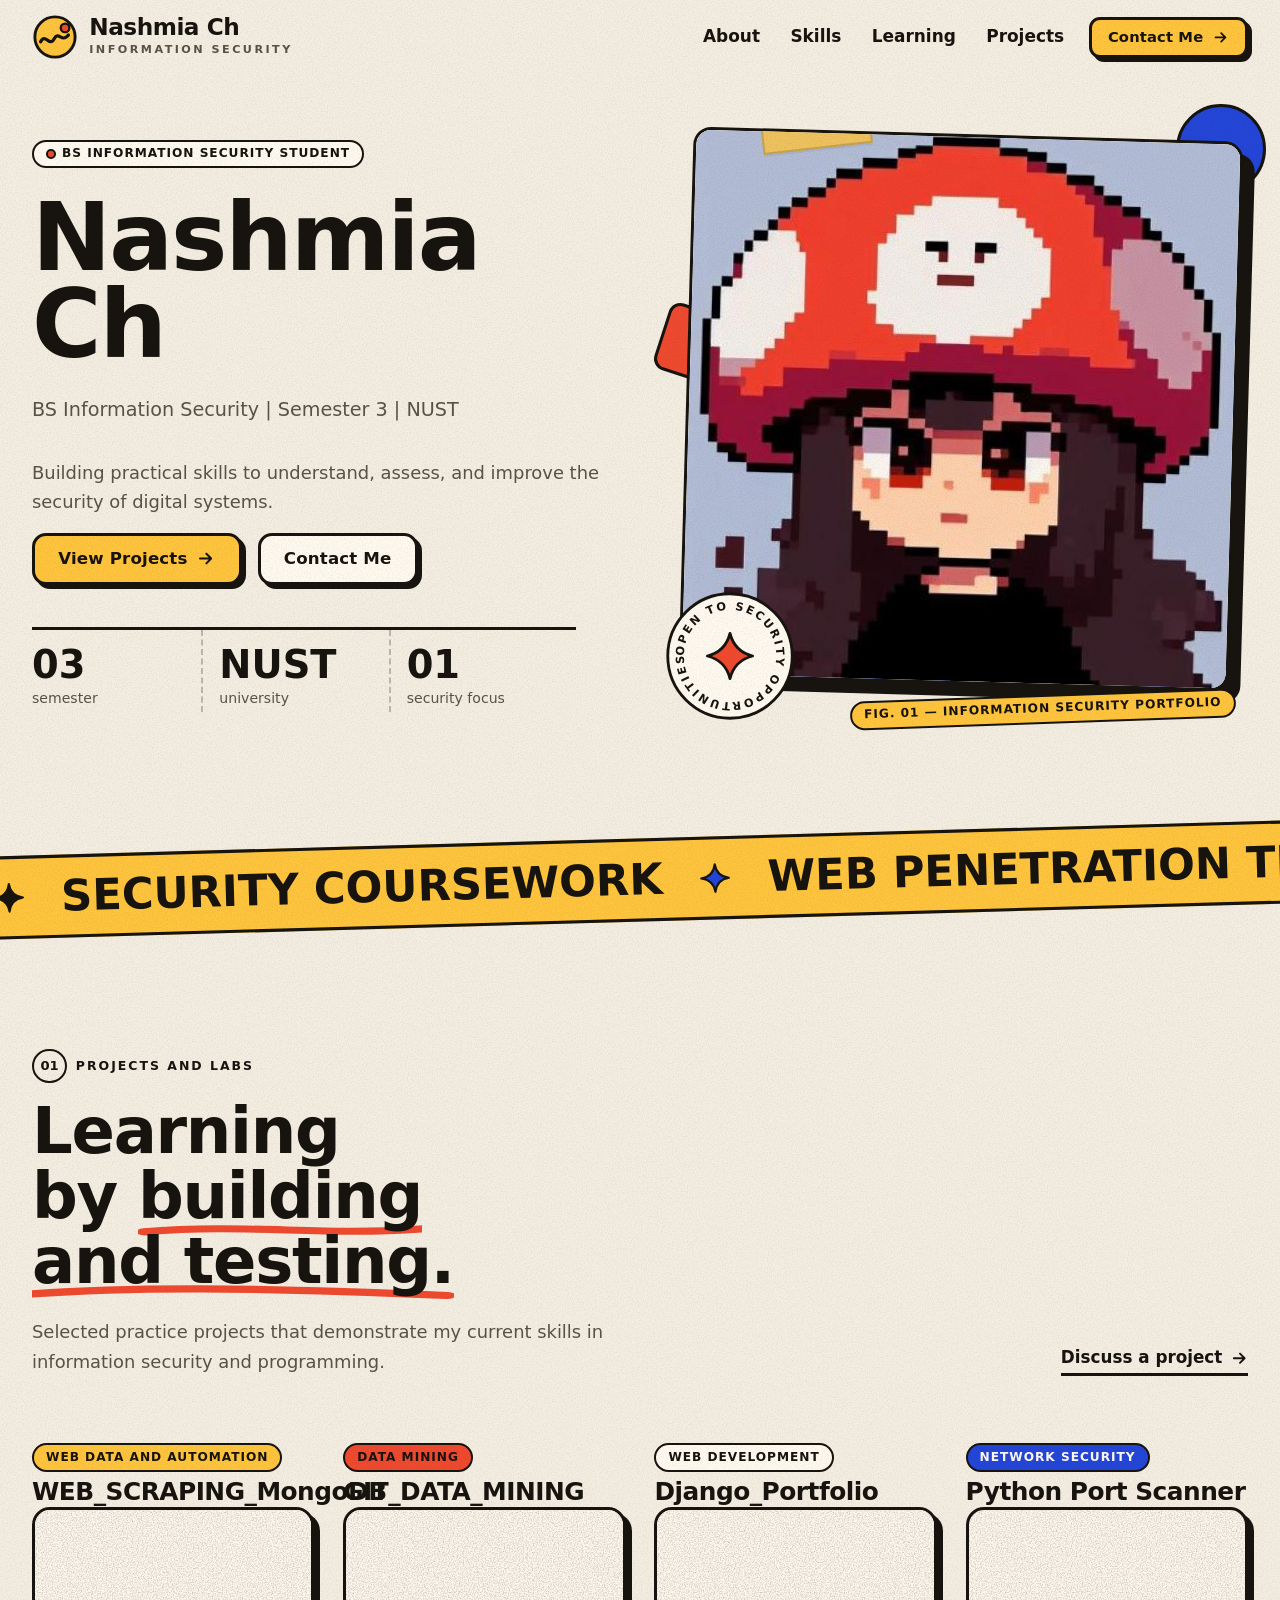
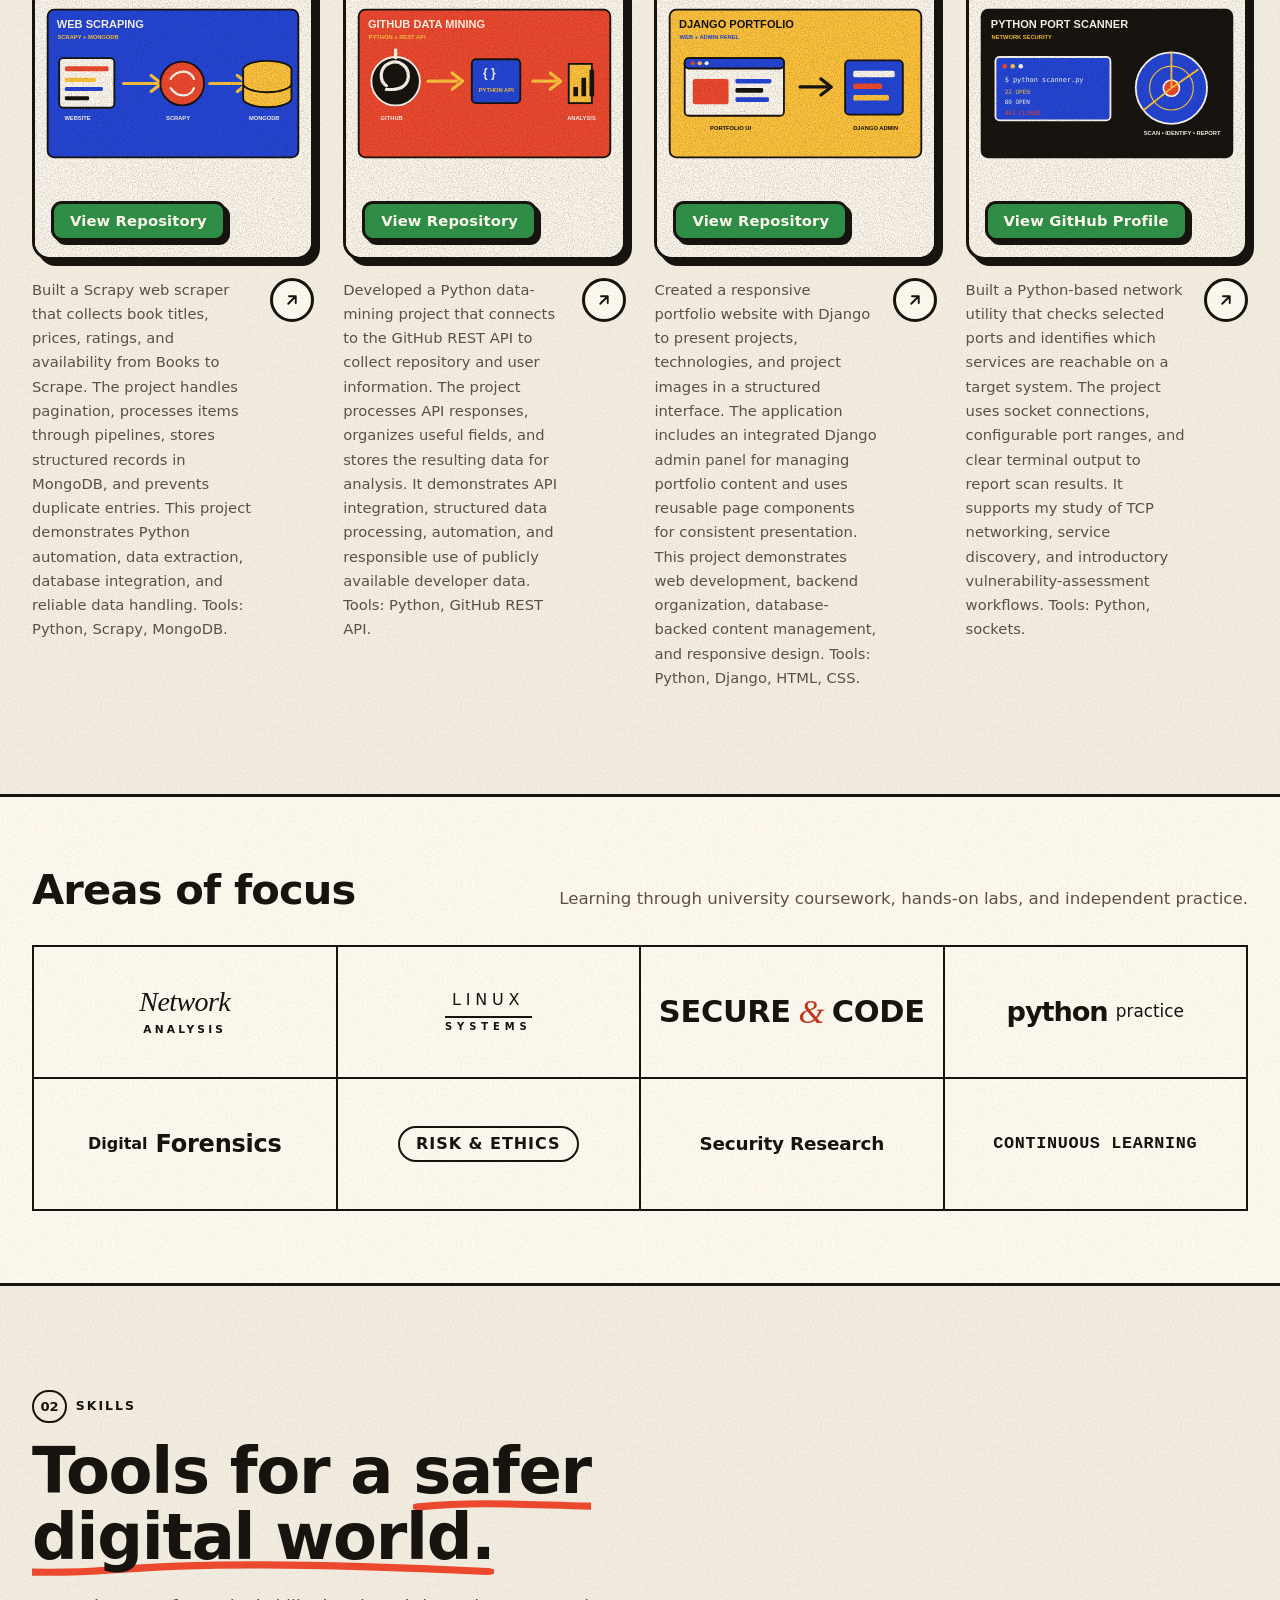
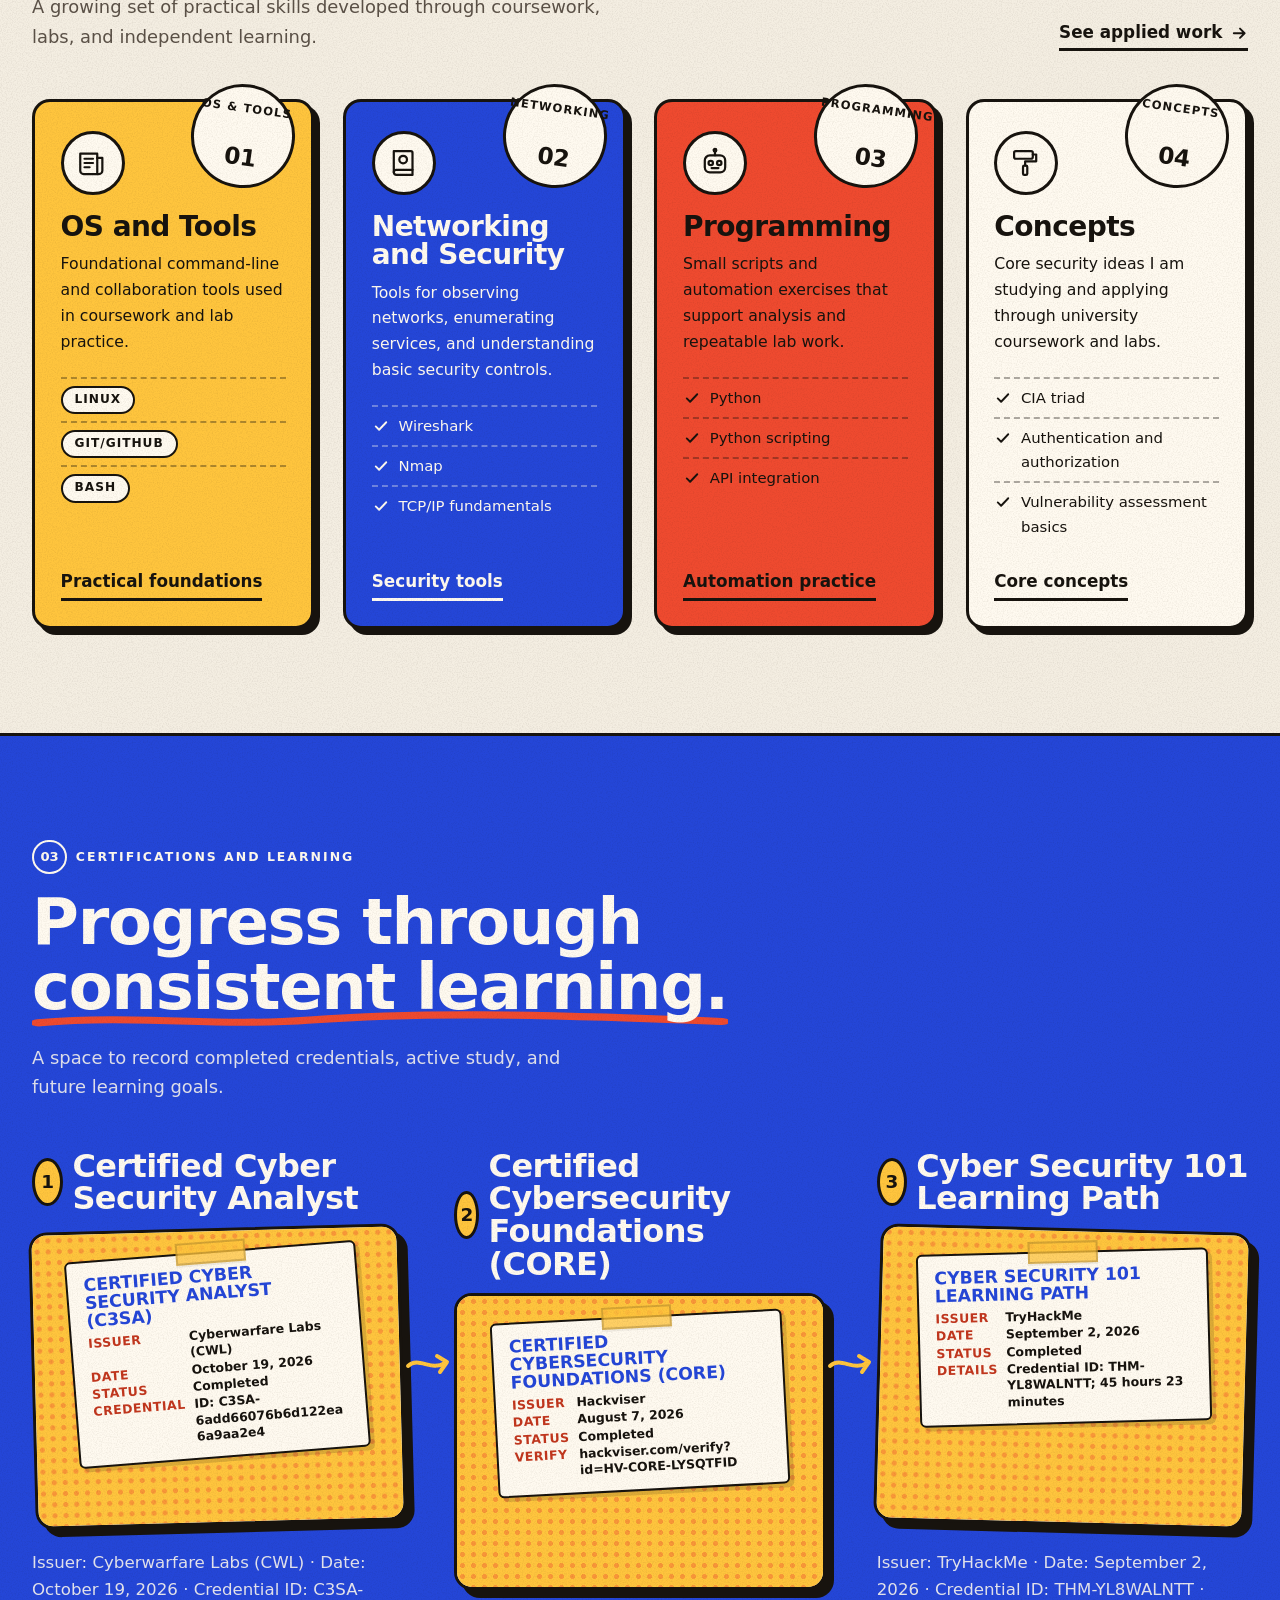
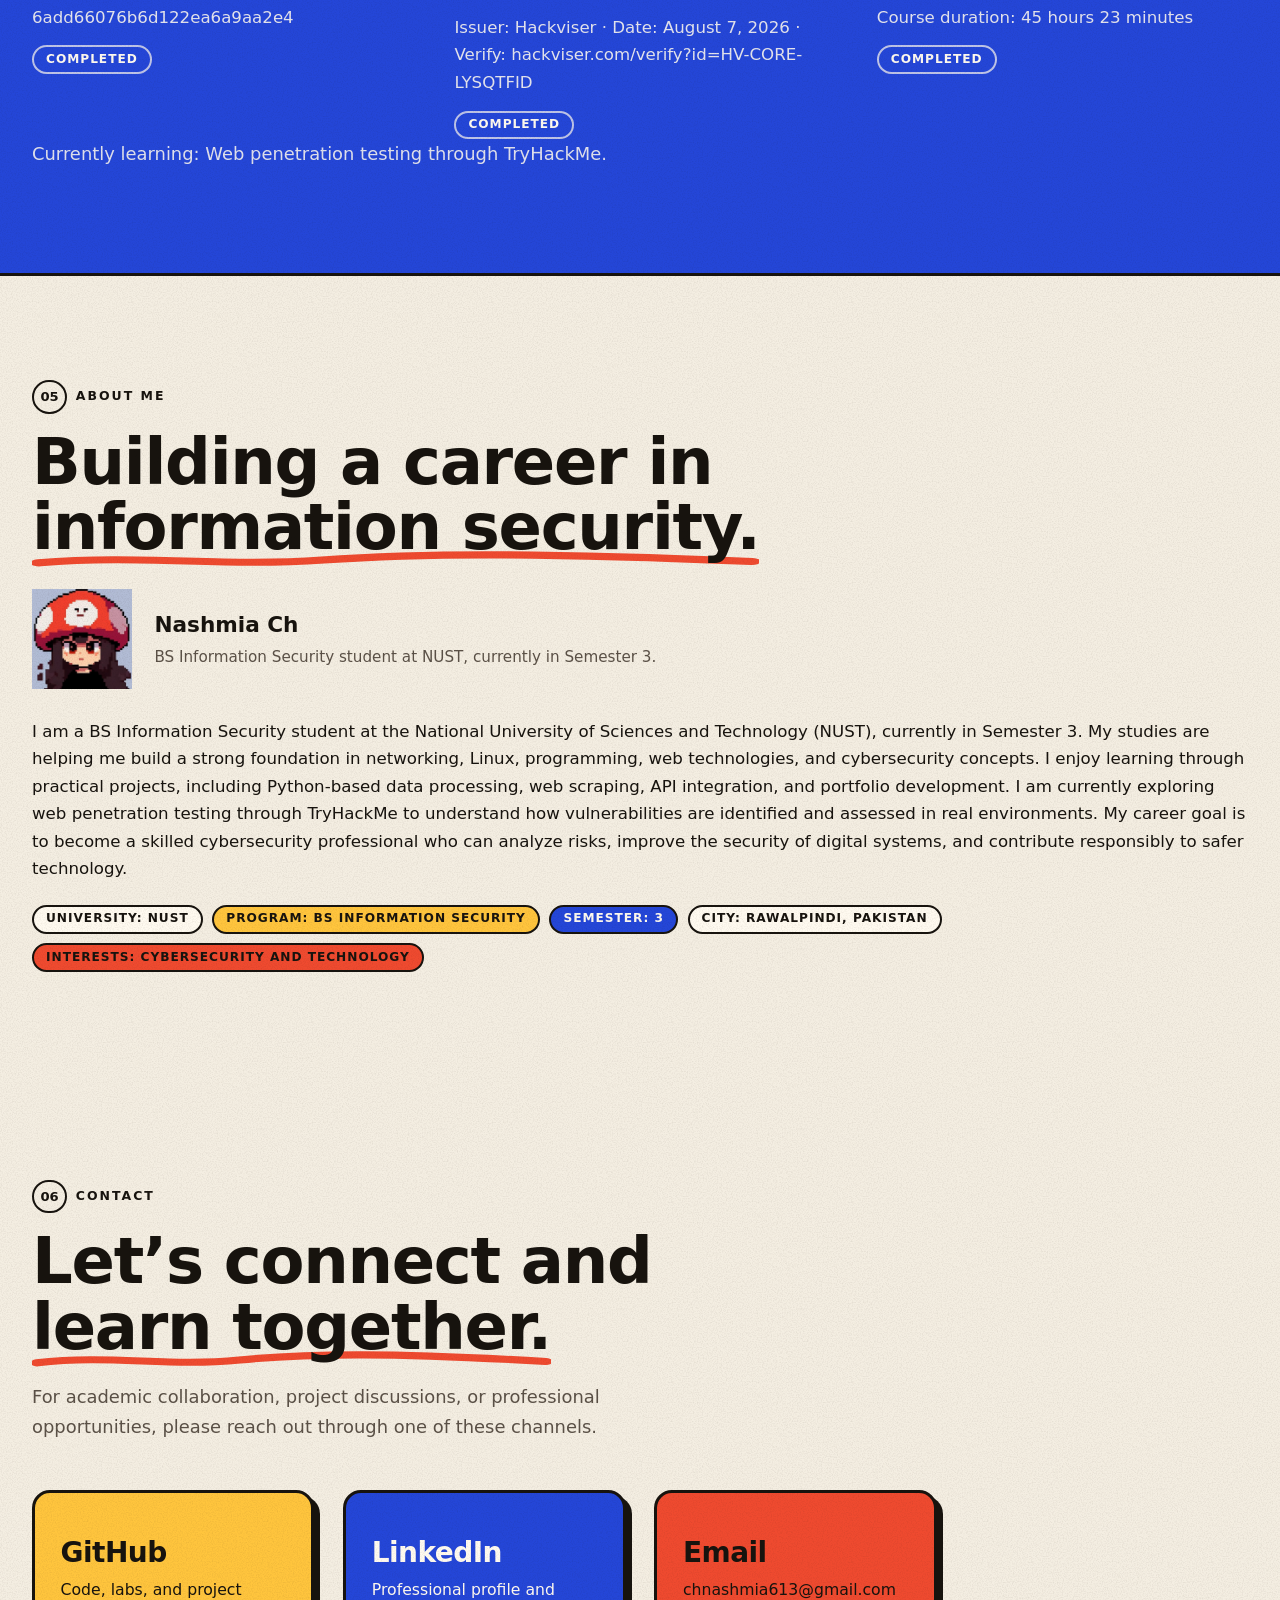
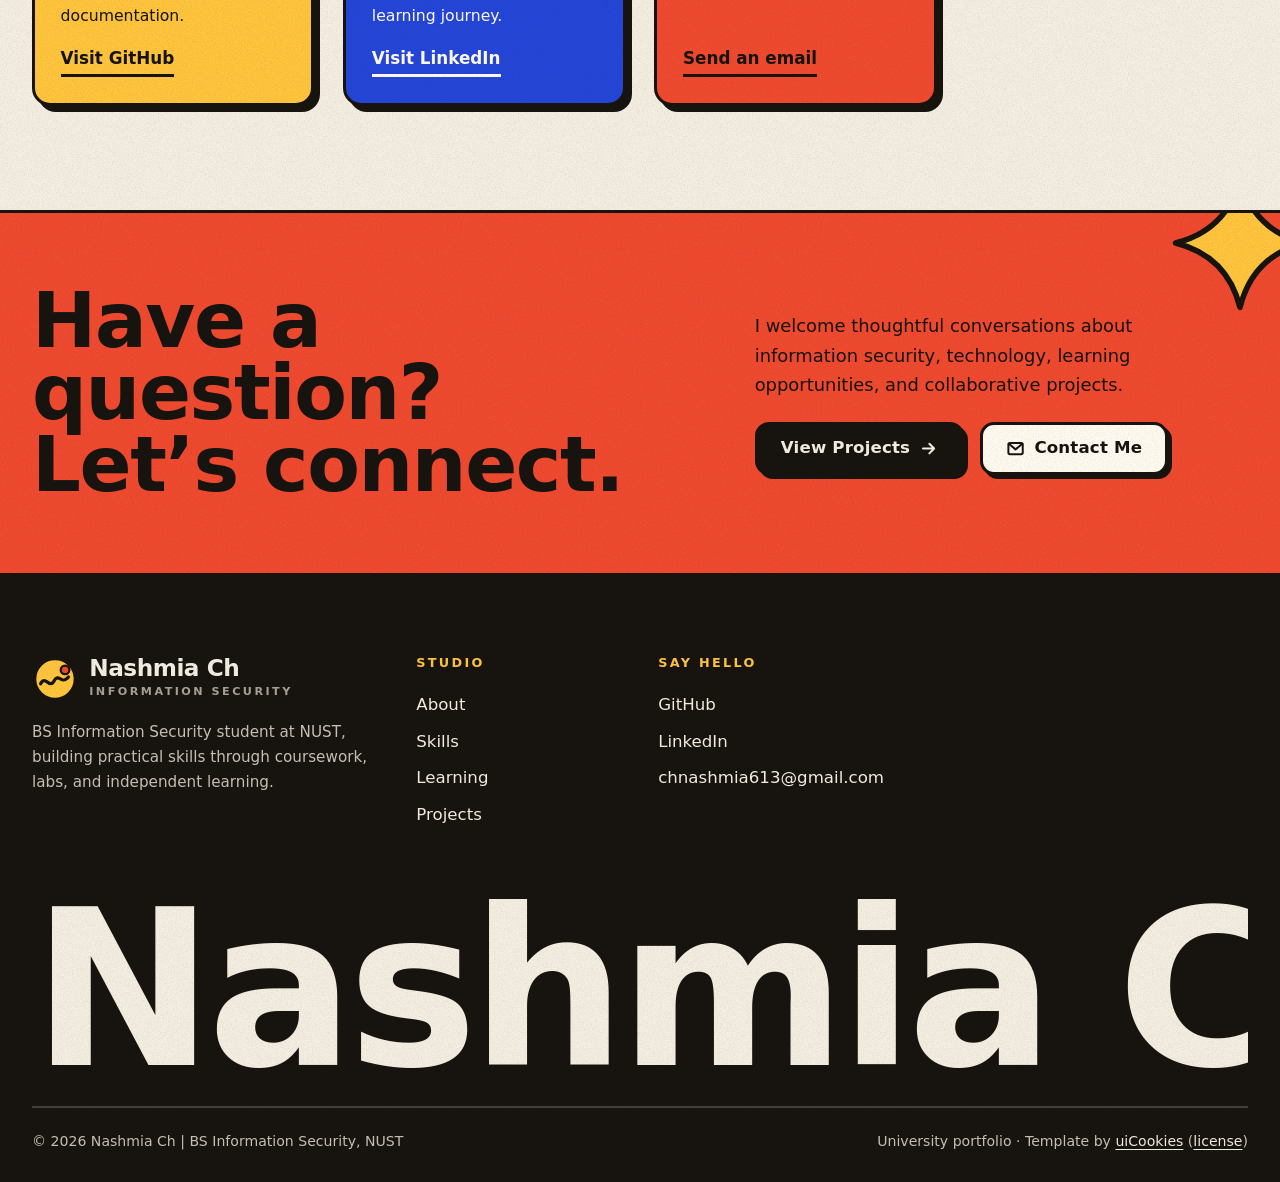
==== commit 19dc3b89: "Improve portfolio website" ====
--- a/index.html
+++ b/index.html
@@ -160,9 +160,9 @@
               <span class="work-view" aria-hidden="true"><svg viewBox="0 0 24 24" fill="none" stroke="currentColor" stroke-width="2.5" stroke-linecap="round" stroke-linejoin="round" aria-hidden="true"><path d="M7 17L17 7M8 7h9v9"/></svg></span>
             </div>
           </article>
-          <article class="work-card is-wide reveal d1">
+          <article class="work-card reveal d1">
             <div class="work-meta"><div><span class="chip chip-cob">Network security</span><h3>Python Port Scanner</h3></div></div>
-            <div class="art-frame grain ratio-85"><img src="assets/project-port-scanner.svg" alt="Python port scanner project diagram showing a terminal, open ports, and a network radar" width="1200" height="750" style="width:100%;height:100%;object-fit:cover;"><a class="btn-lw btn-sm btn-green" href="https://github.com/ch-nashmia" target="_blank" rel="noopener noreferrer" style="position:absolute; left:1rem; bottom:1rem; z-index:2;">View GitHub Profile</a></div>
+            <div class="art-frame grain ratio-45"><img src="assets/project-port-scanner.svg" alt="Python port scanner project diagram showing a terminal, open ports, and a network radar" width="1200" height="750" style="width:100%;height:100%;object-fit:contain;"><a class="btn-lw btn-sm btn-green" href="https://github.com/ch-nashmia" target="_blank" rel="noopener noreferrer" style="position:absolute; left:1rem; bottom:1rem; z-index:2;">View GitHub Profile</a></div>
             <div class="work-meta">
               <div>
                 <p>Built a Python-based network utility that checks selected ports and identifies which services are reachable on a target system. The project uses socket connections, configurable port ranges, and clear terminal output to report scan results. It supports my study of TCP networking, service discovery, and introductory vulnerability-assessment workflows. Tools: Python, sockets.</p>
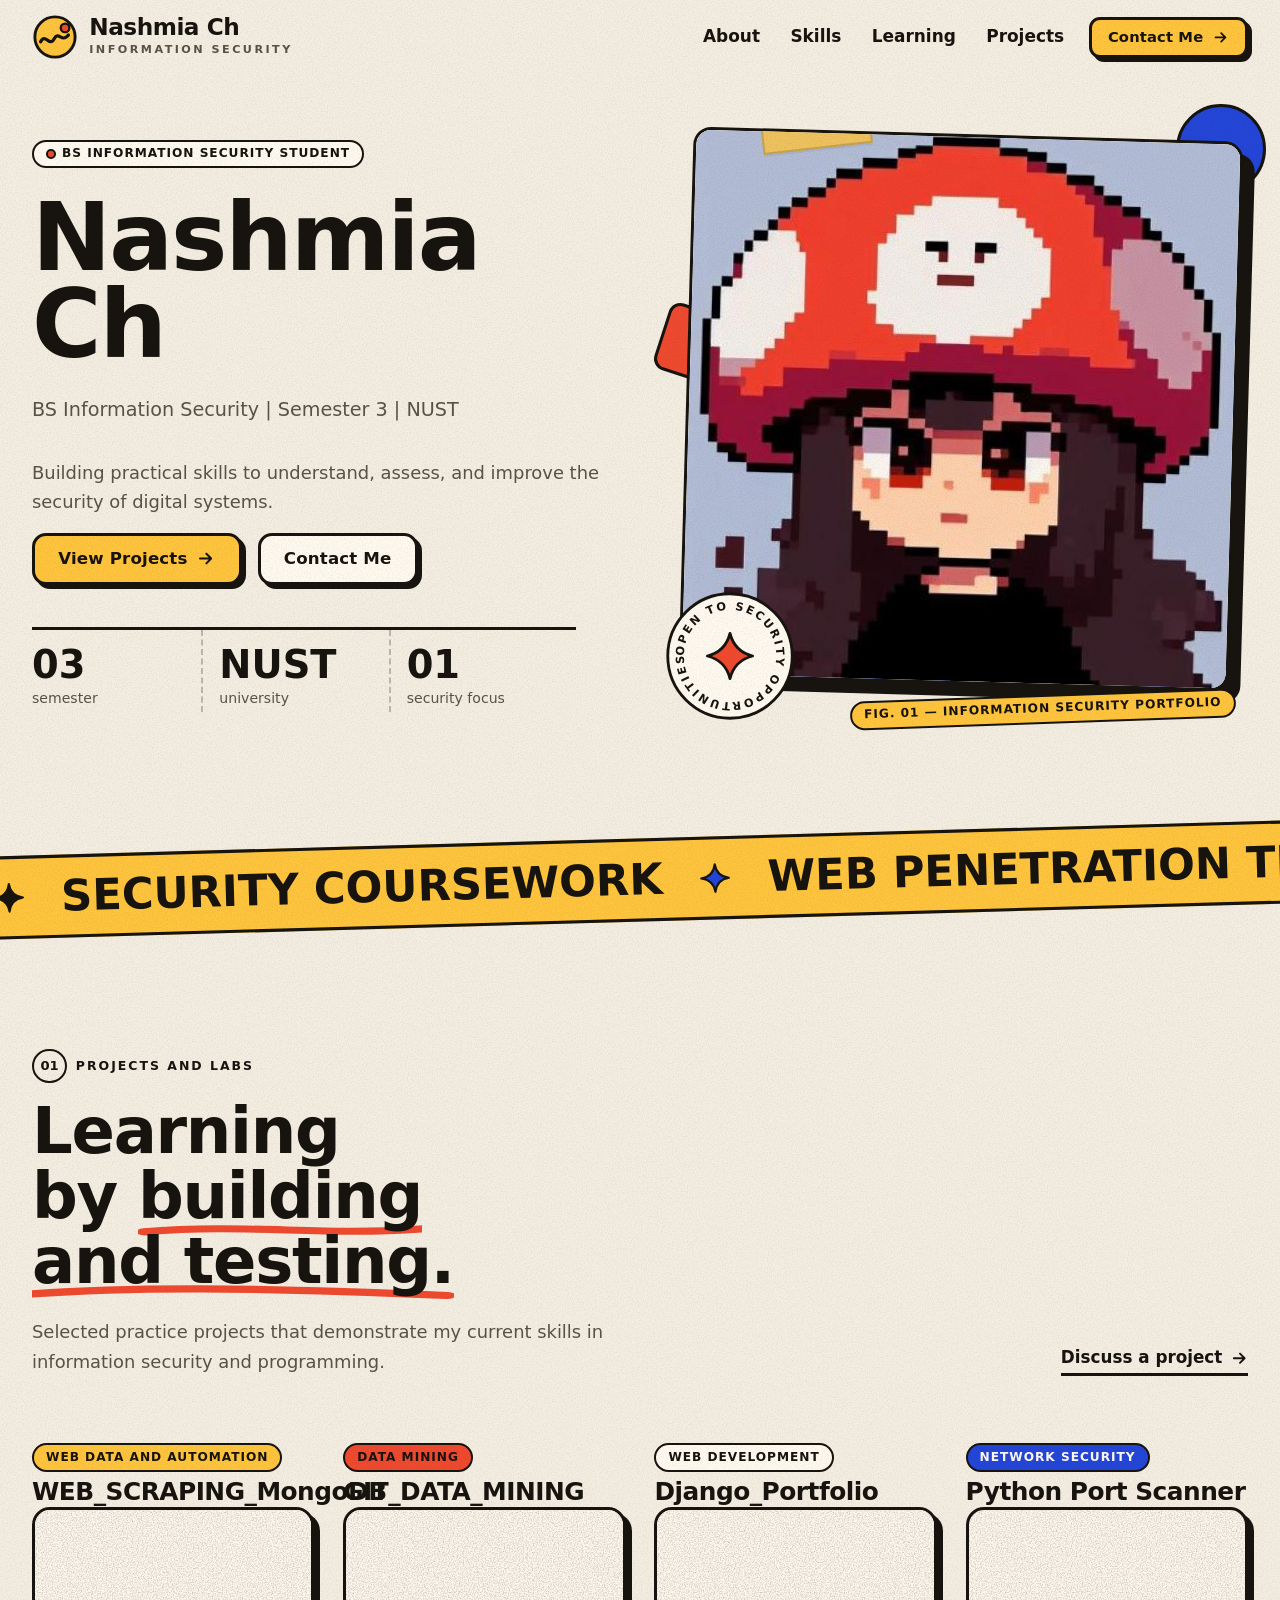
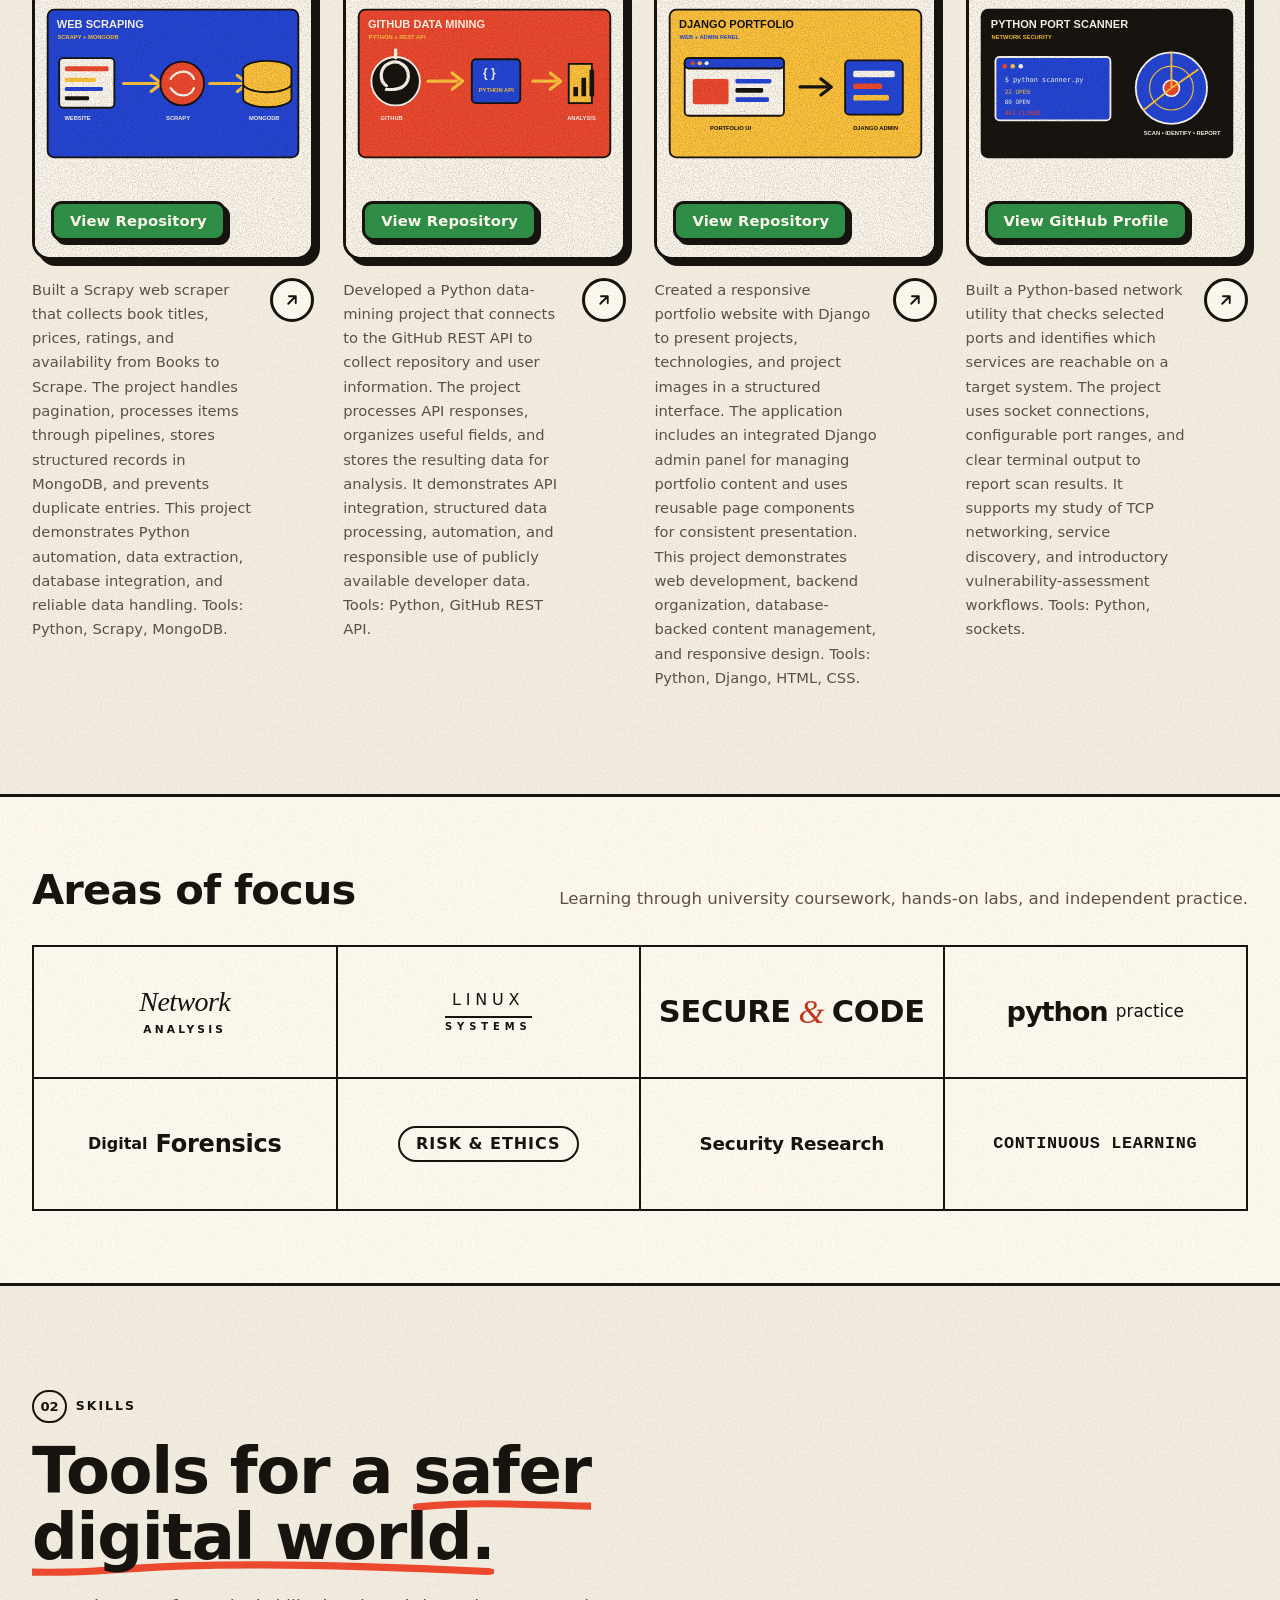
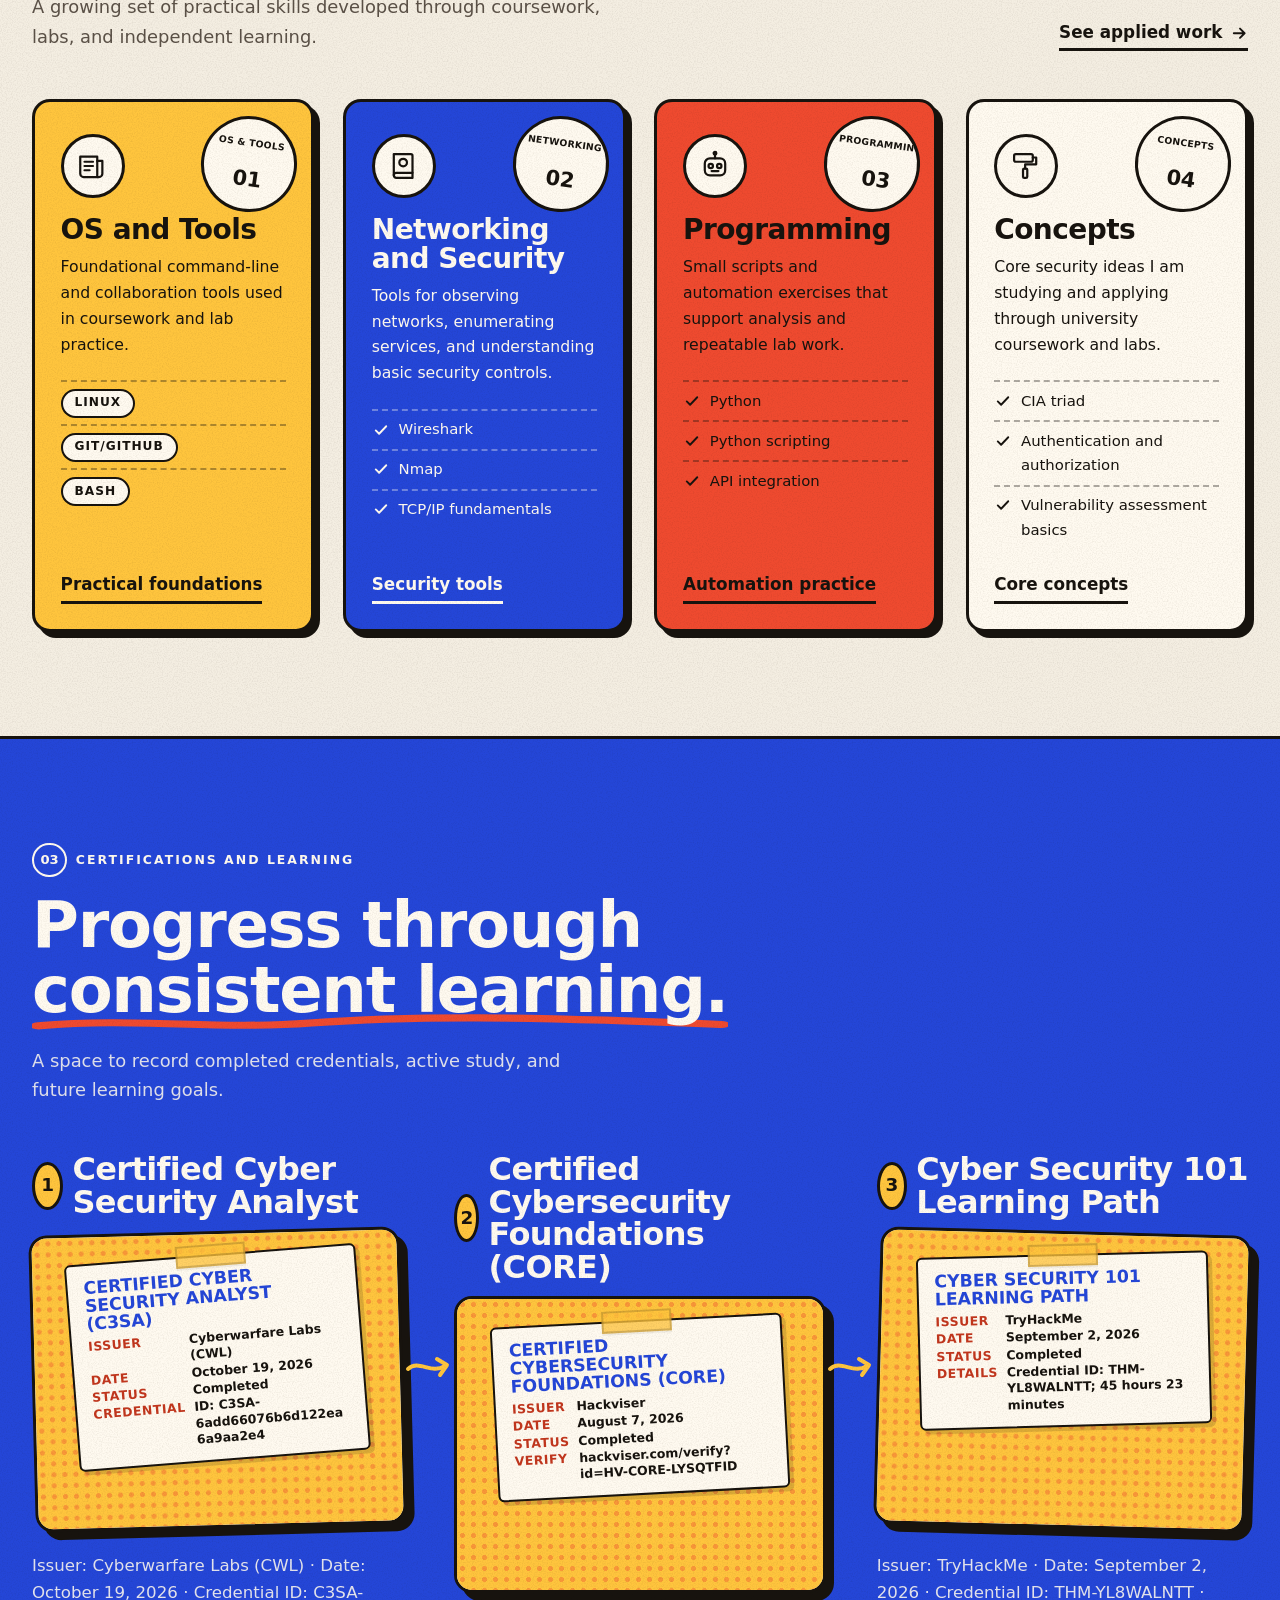
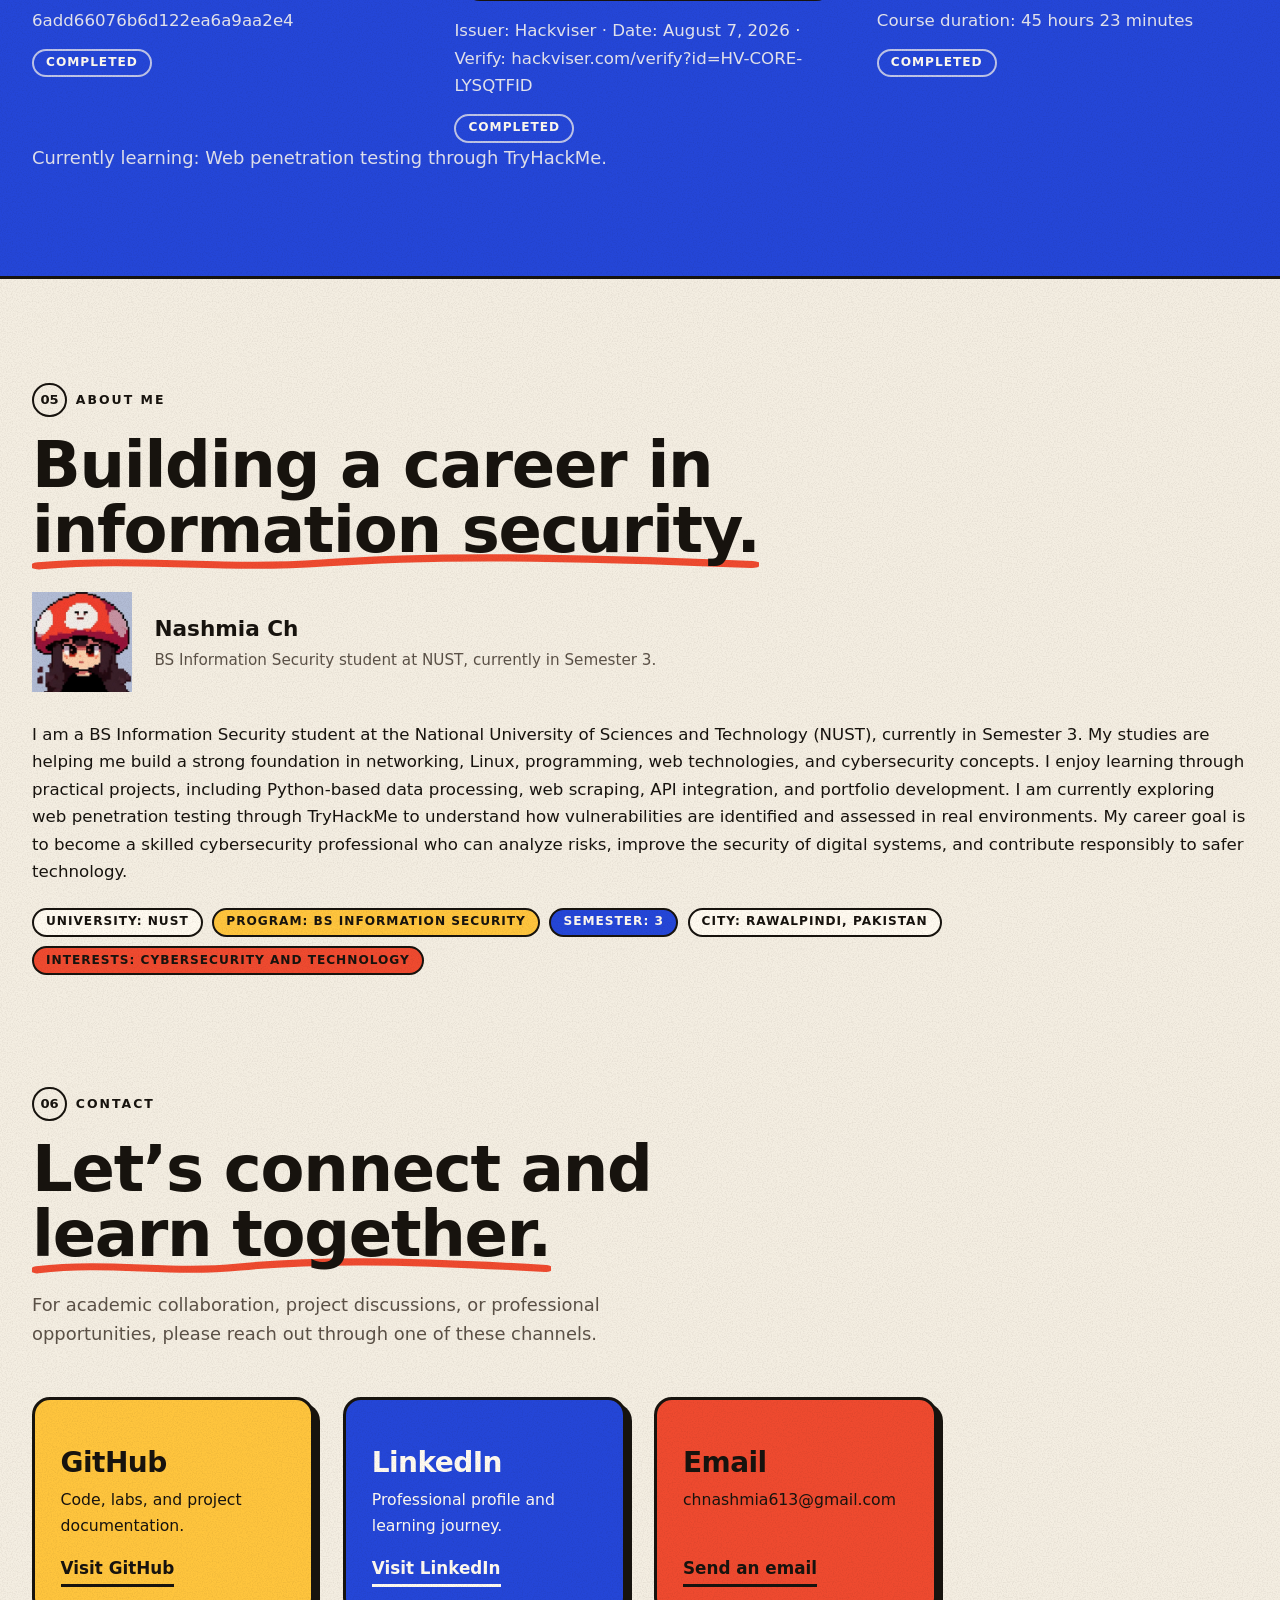
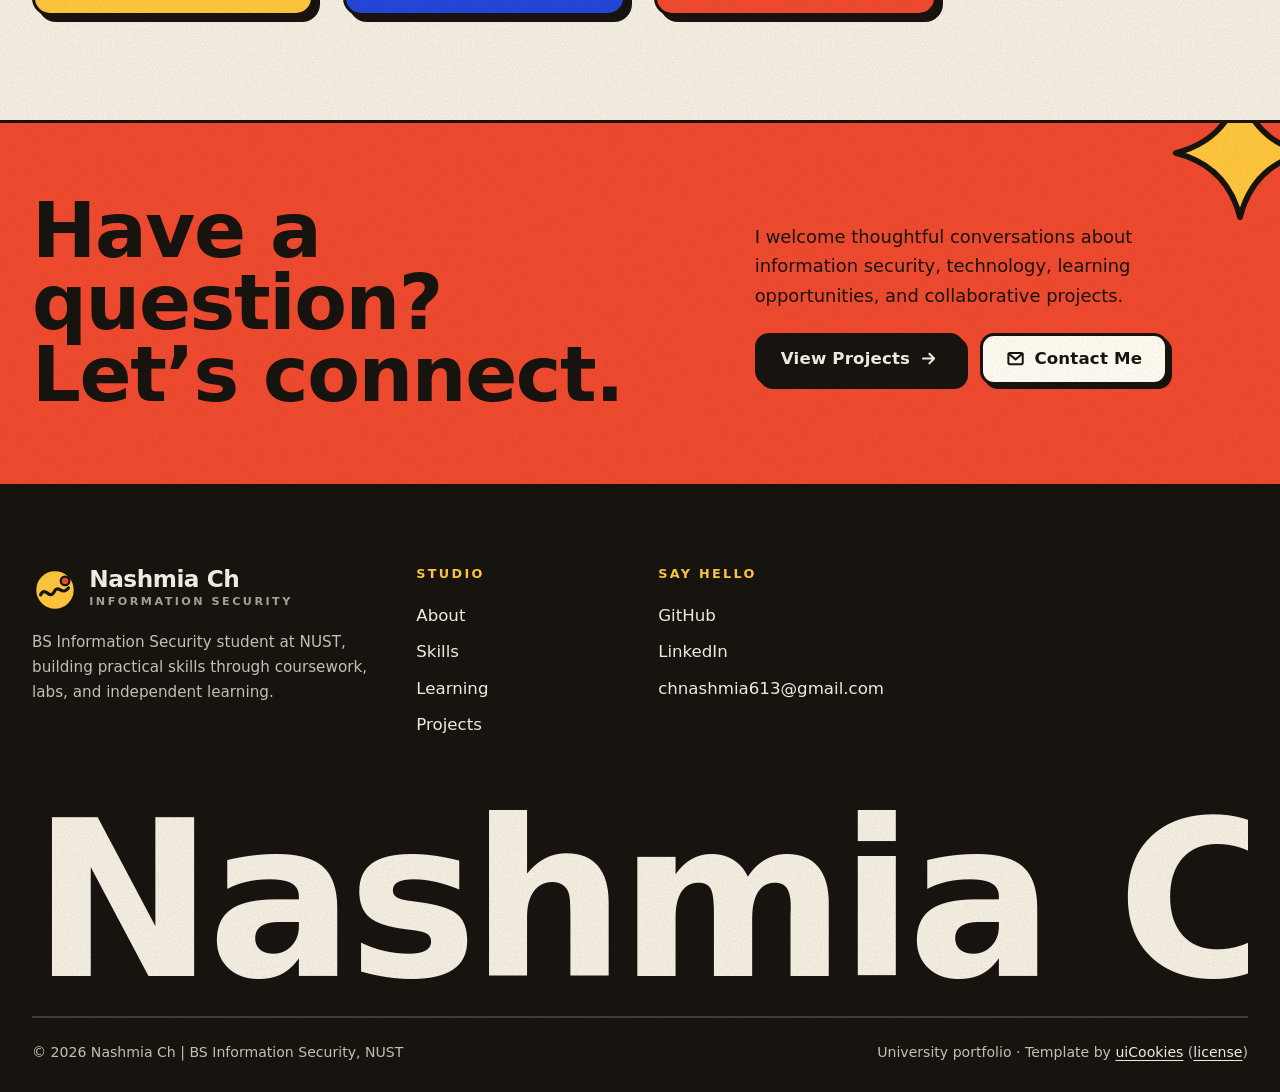
==== commit 43f343d9: "Fix portfolio layout spacing and badges Co-authored-by: Copilot <223556219+Copilot@users.noreply.git" ====
--- a/index.html
+++ b/index.html
@@ -330,7 +330,7 @@
     </section>
 
     <!-- ============================ ABOUT / WALL ============================ -->
-    <section class="section" id="about" aria-labelledby="about-title">
+    <section class="section section-about" id="about" aria-labelledby="about-title">
       <div class="container">
         <div class="about-grid">
           <div class="reveal">
@@ -366,7 +366,7 @@
     </section>
 
     <!-- ============================ CONTACT ============================ -->
-    <section class="section" id="contact" aria-labelledby="contact-title">
+    <section class="section section-contact" id="contact" aria-labelledby="contact-title">
       <div class="container">
         <div class="section-head">
           <div>
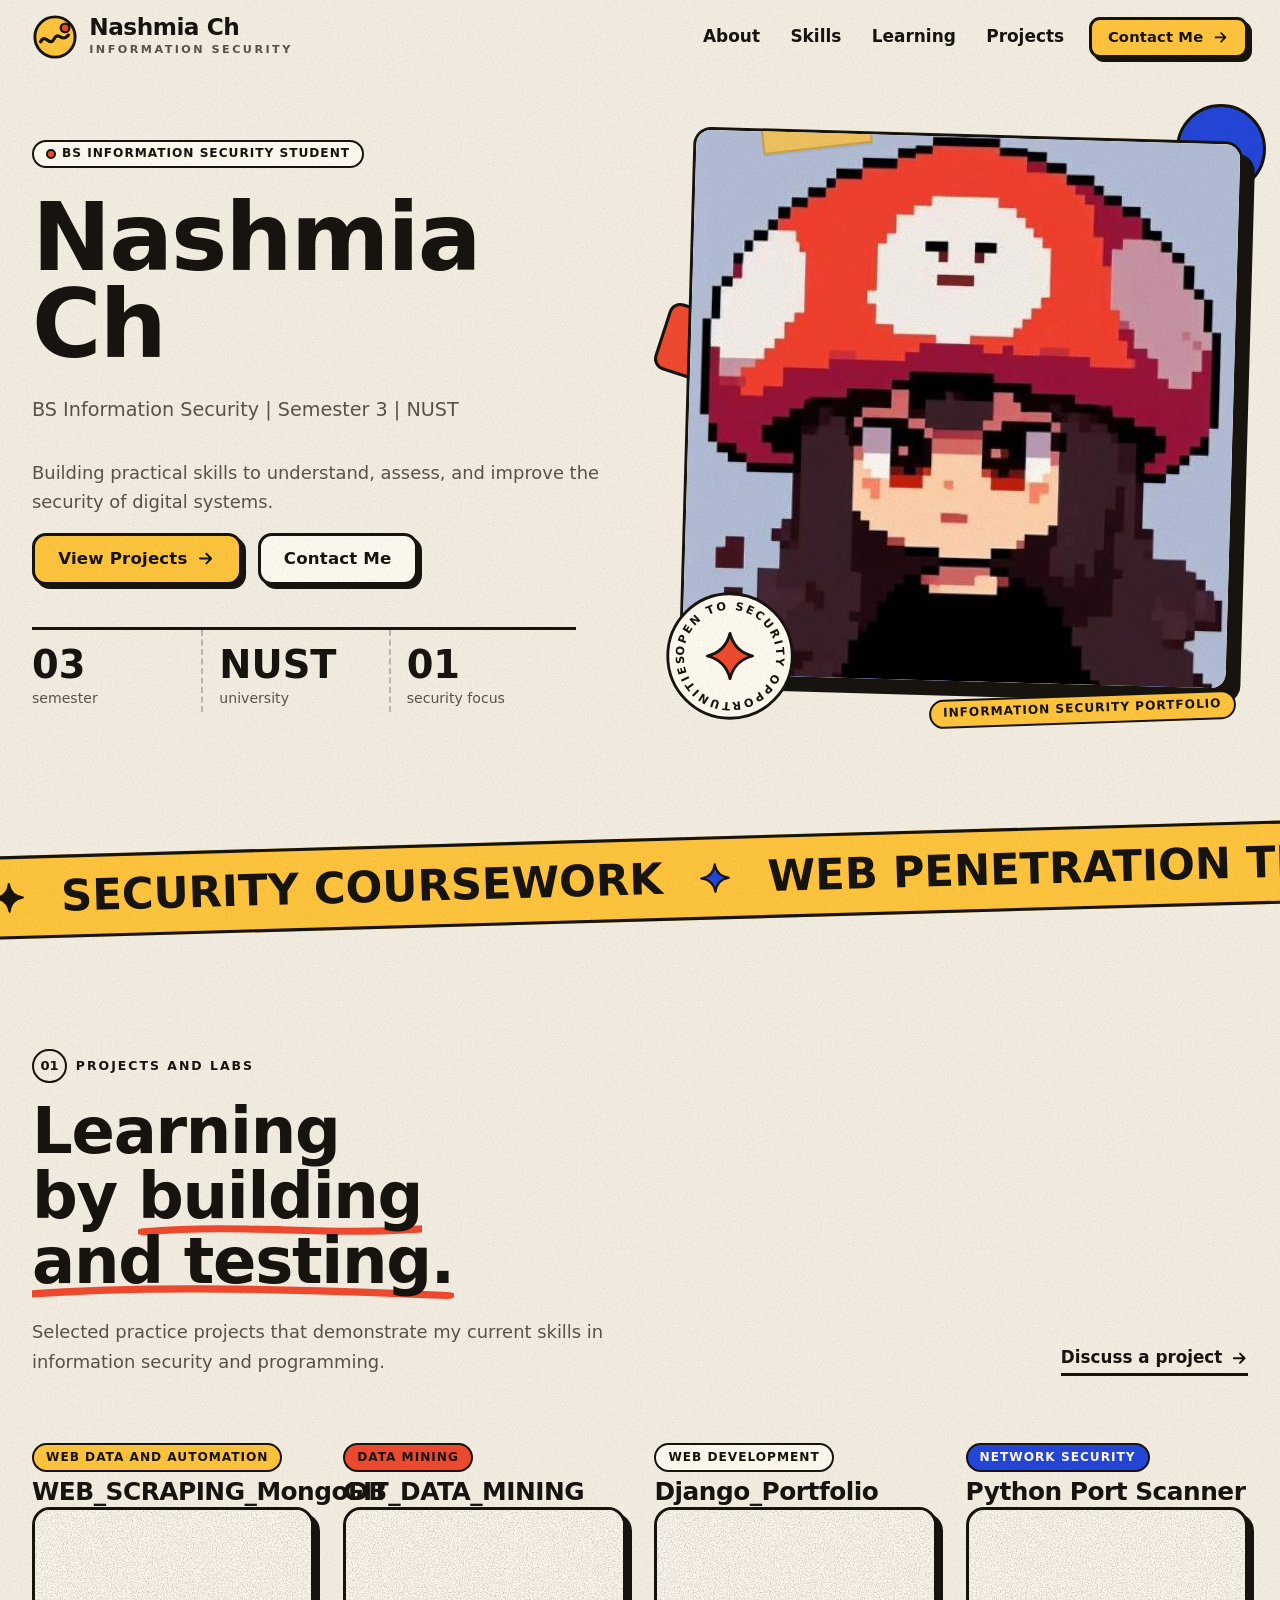
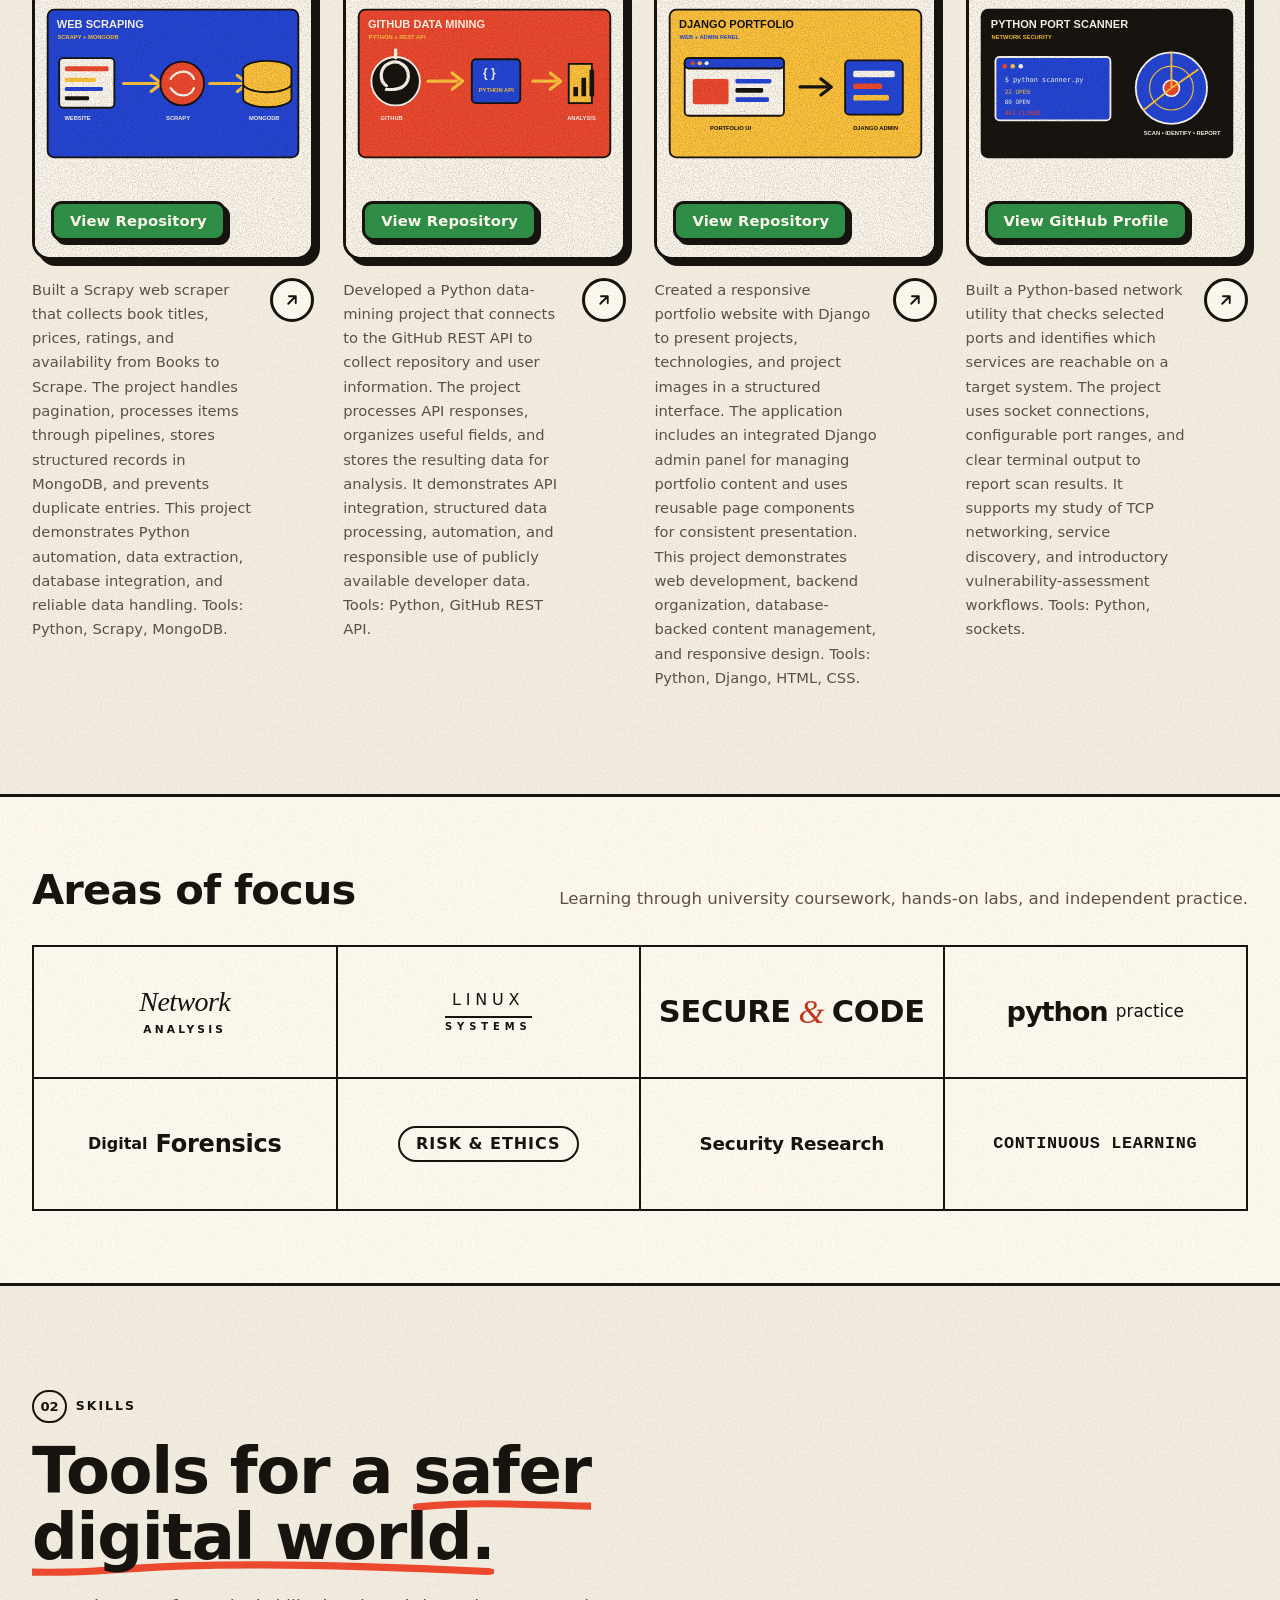
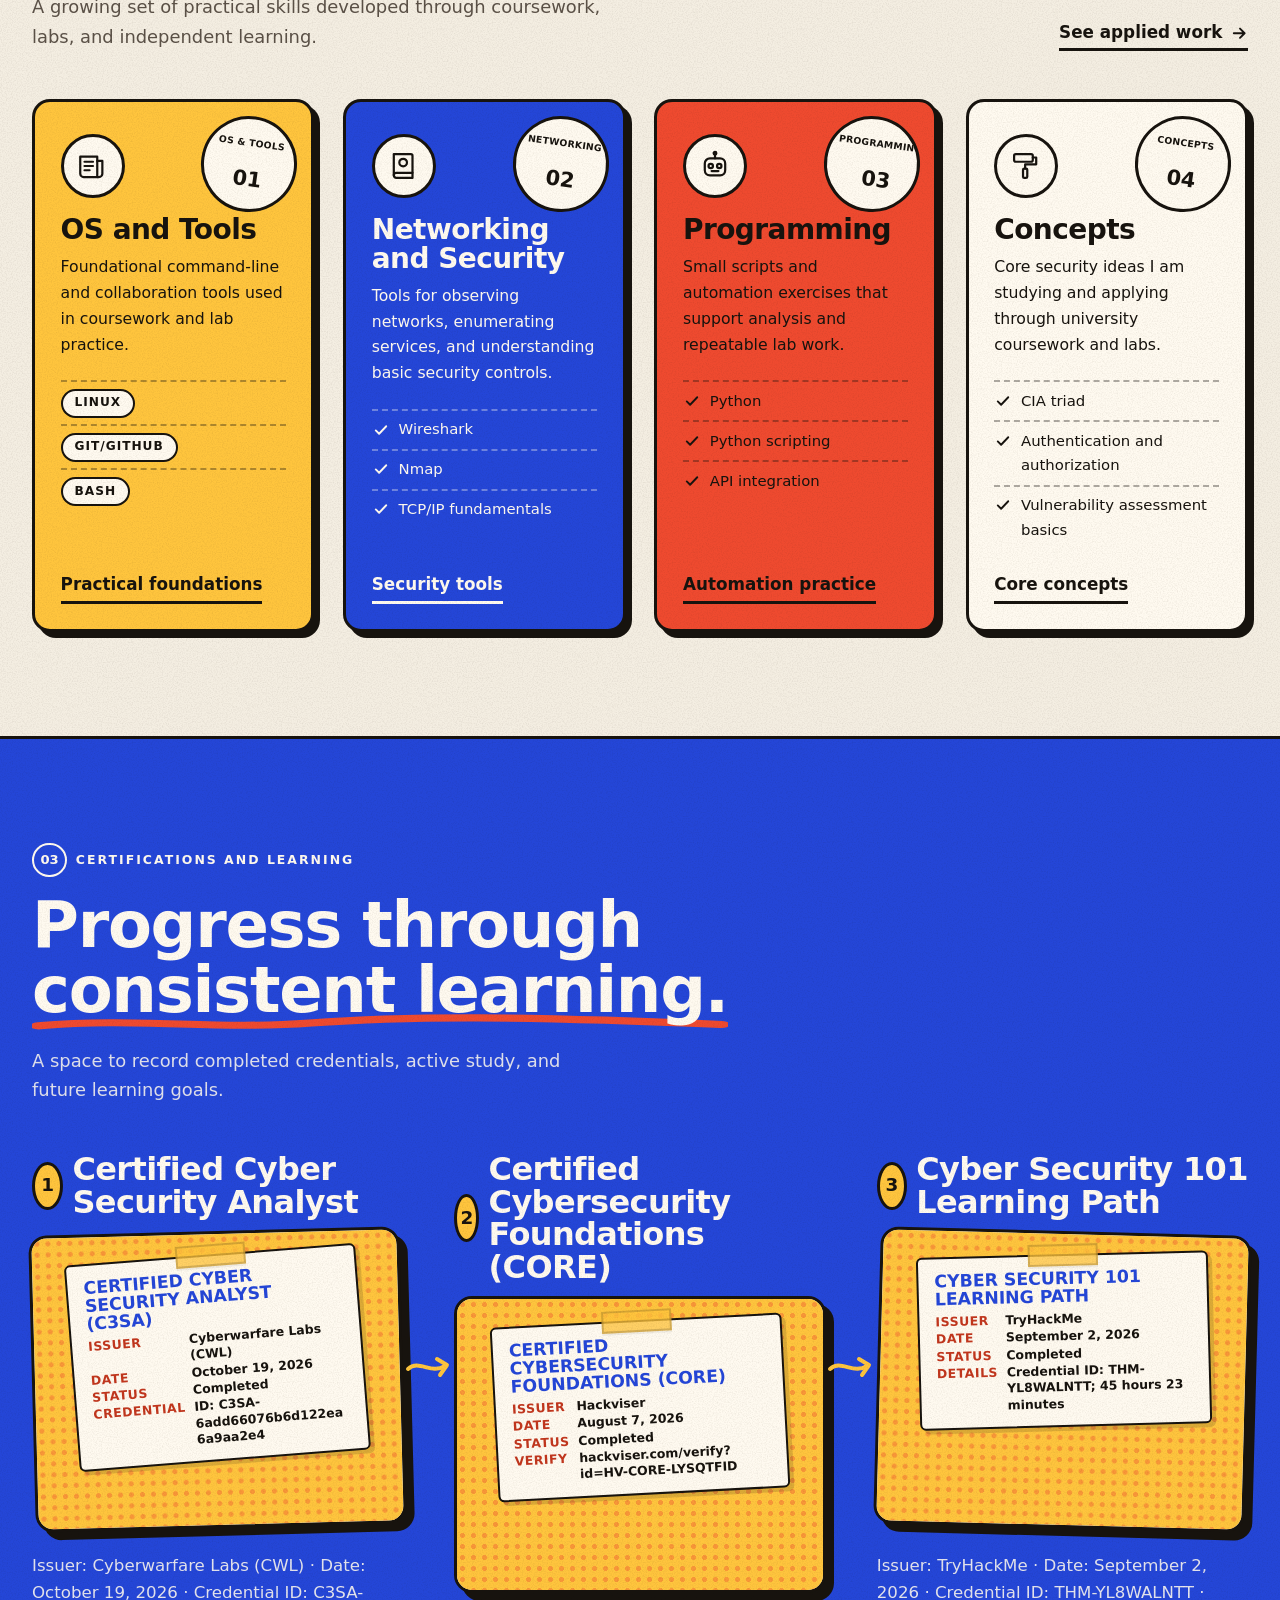
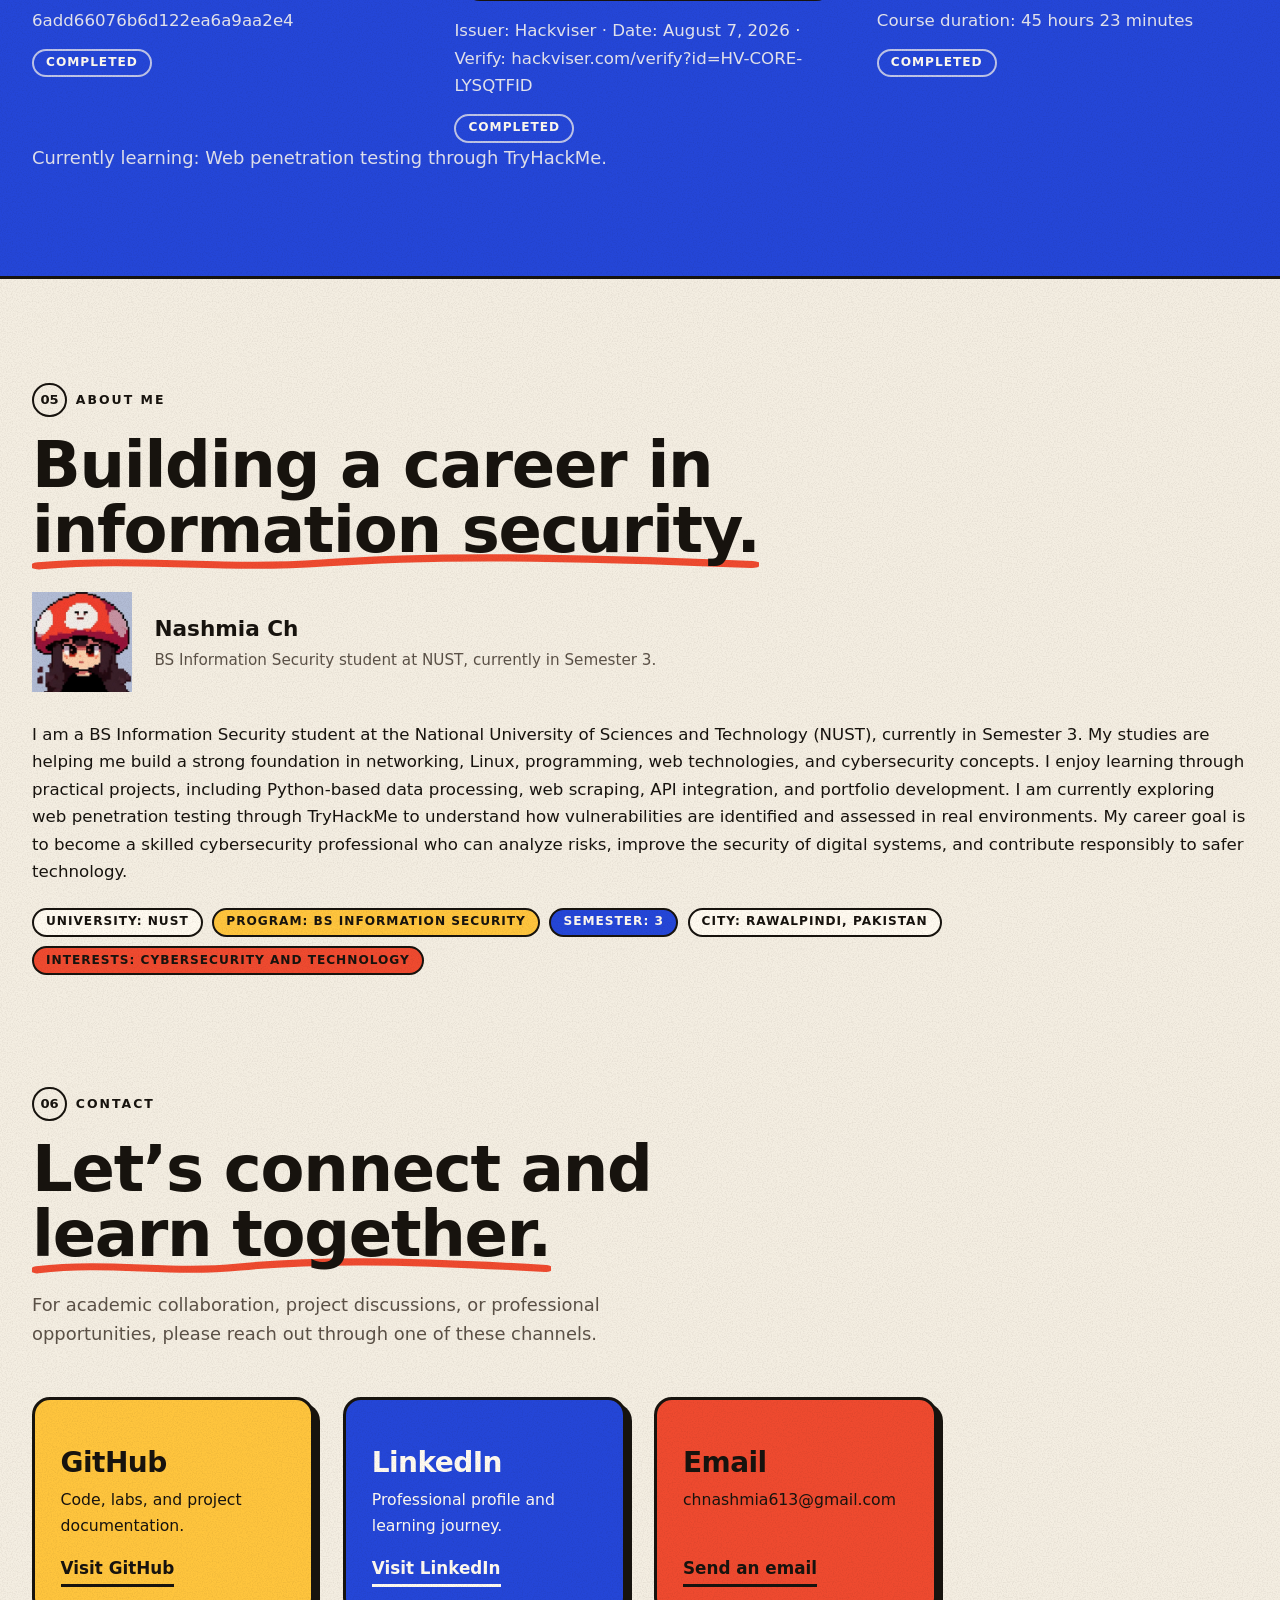
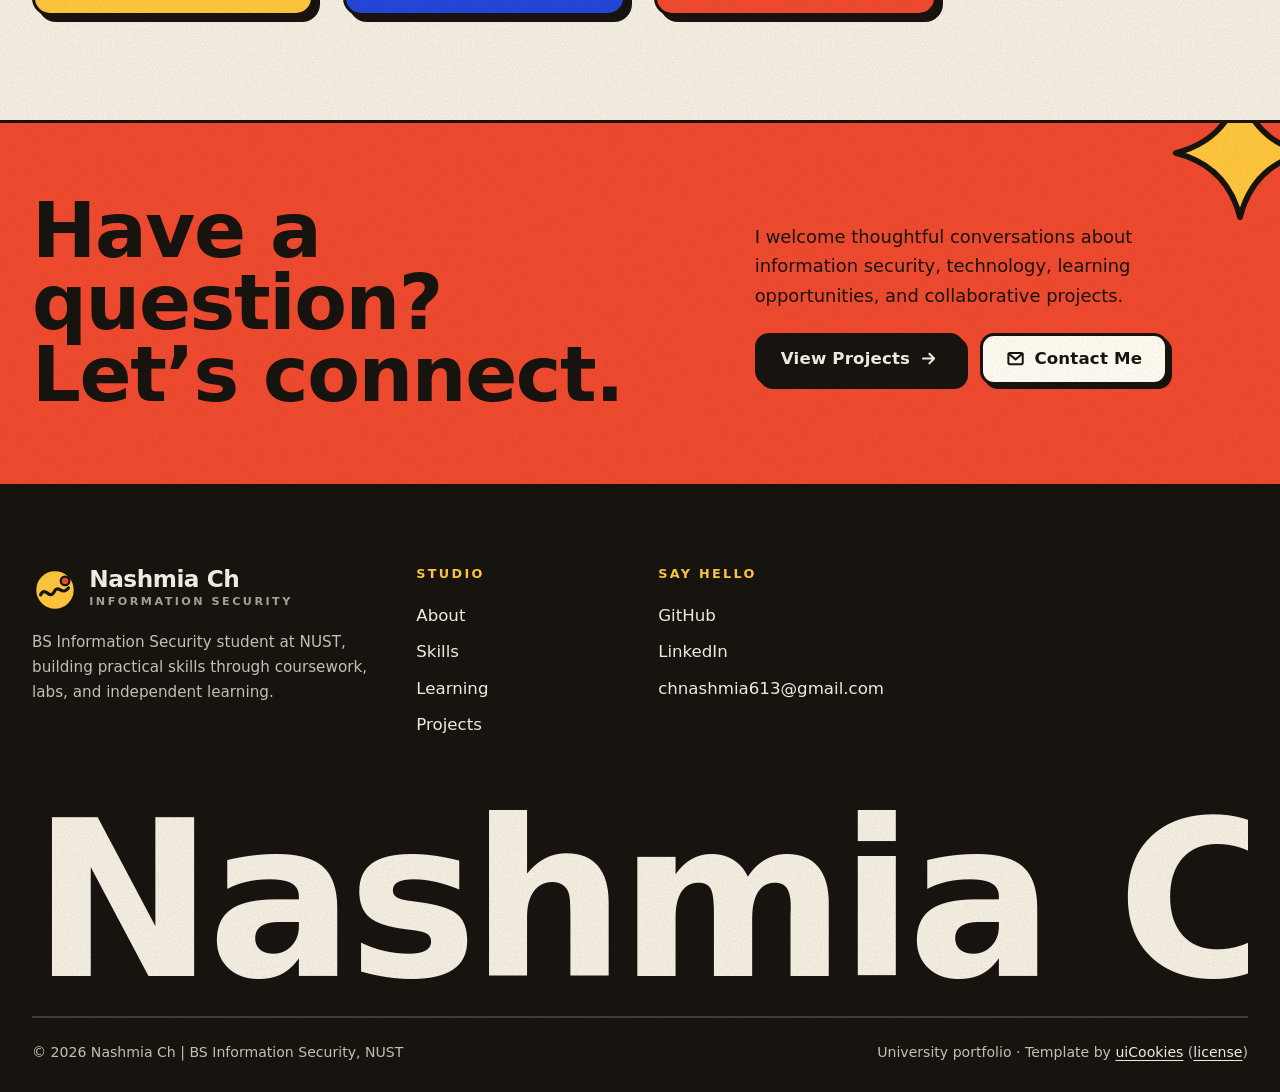
==== commit 14f5c3d4: "Remove figure label from portfolio caption Co-authored-by: Copilot <223556219+Copilot@users.noreply." ====
--- a/index.html
+++ b/index.html
@@ -97,7 +97,7 @@
             <g class="ring"><path id="badge-path" d="M70 70m-49 0a49 49 0 1 1 98 0a49 49 0 1 1 -98 0" fill="none"/><text><textPath href="#badge-path">OPEN TO SECURITY OPPORTUNITIES &#8226;</textPath></text></g>
             <path class="f-tom" stroke="#17130e" stroke-width="3" stroke-linejoin="round" d="M70 46Q74.8 65.2 94 70Q74.8 74.8 70 94Q65.2 74.8 46 70Q65.2 65.2 70 46Z"/>
           </svg>
-            <span class="chip chip-sun hero-caption">Fig. 01 &mdash; information security portfolio</span>
+            <span class="chip chip-sun hero-caption">information security portfolio</span>
           </div>
         </div>
       </div>
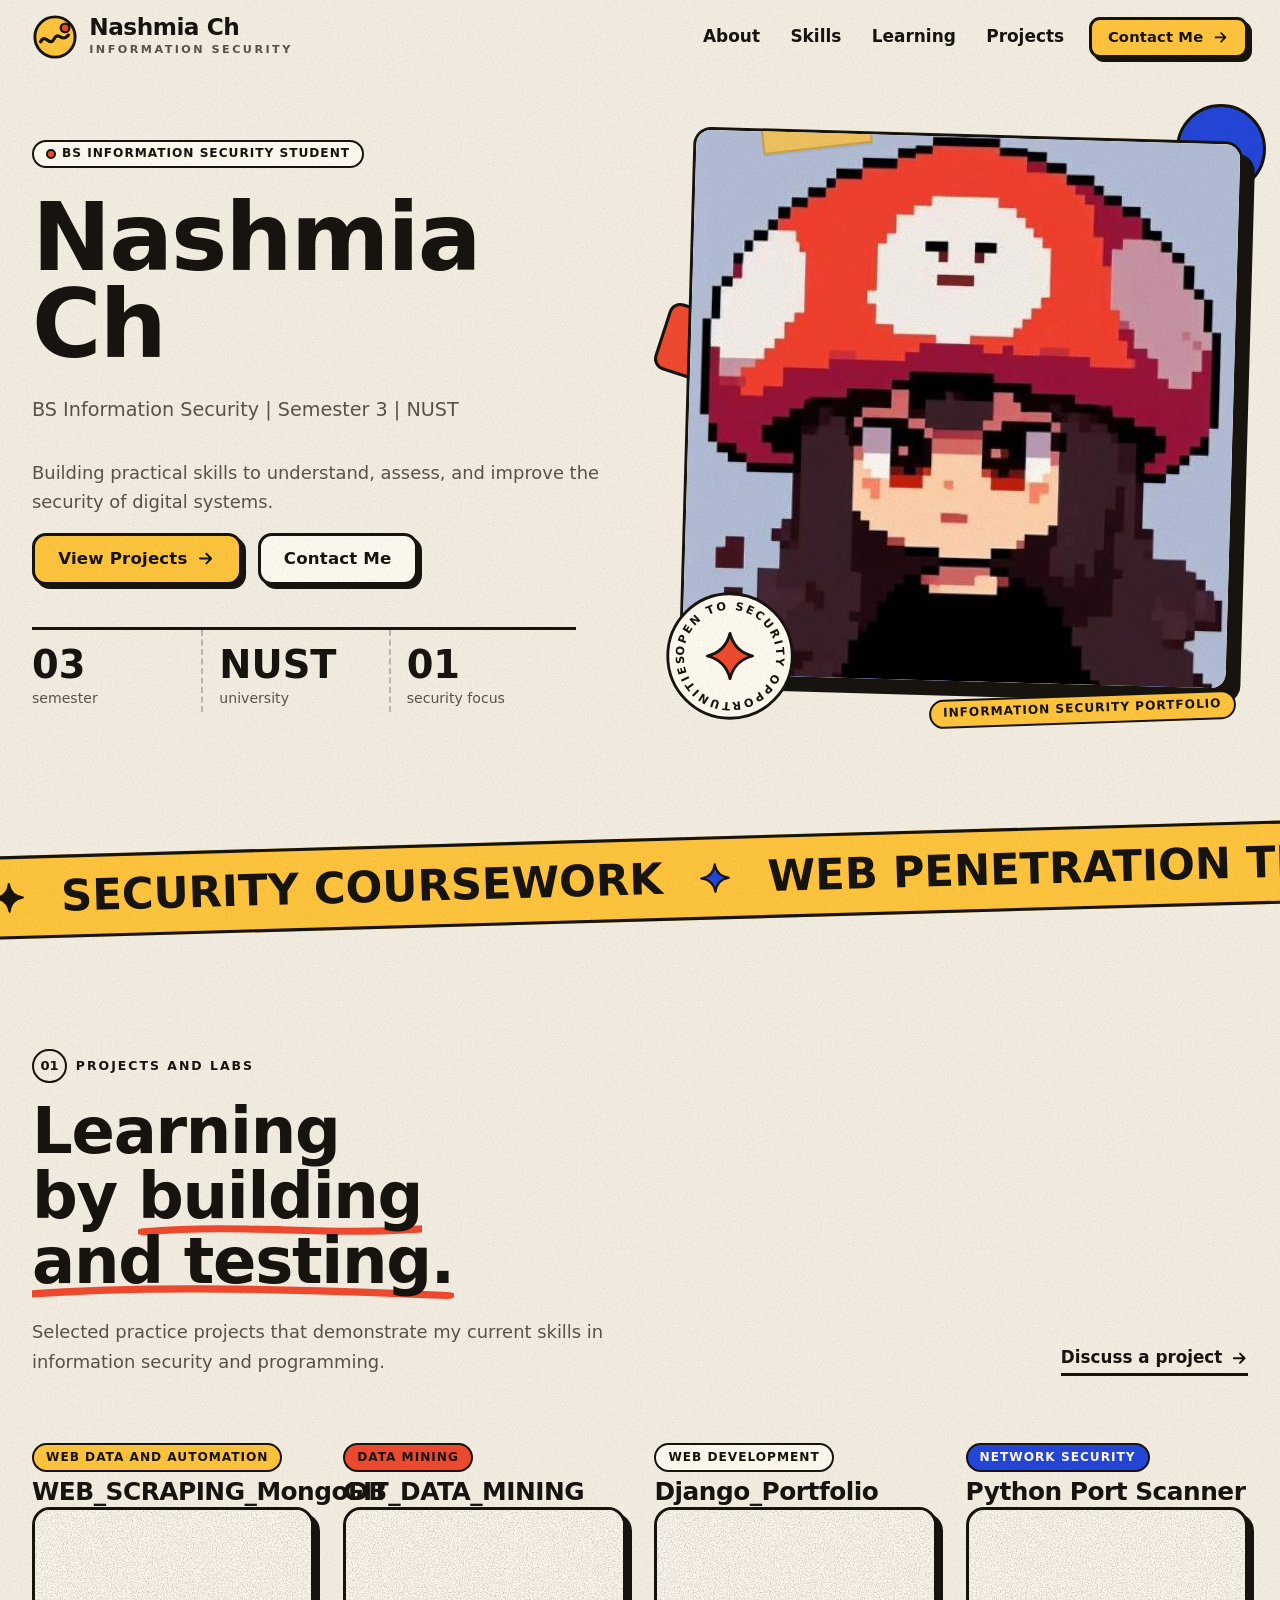
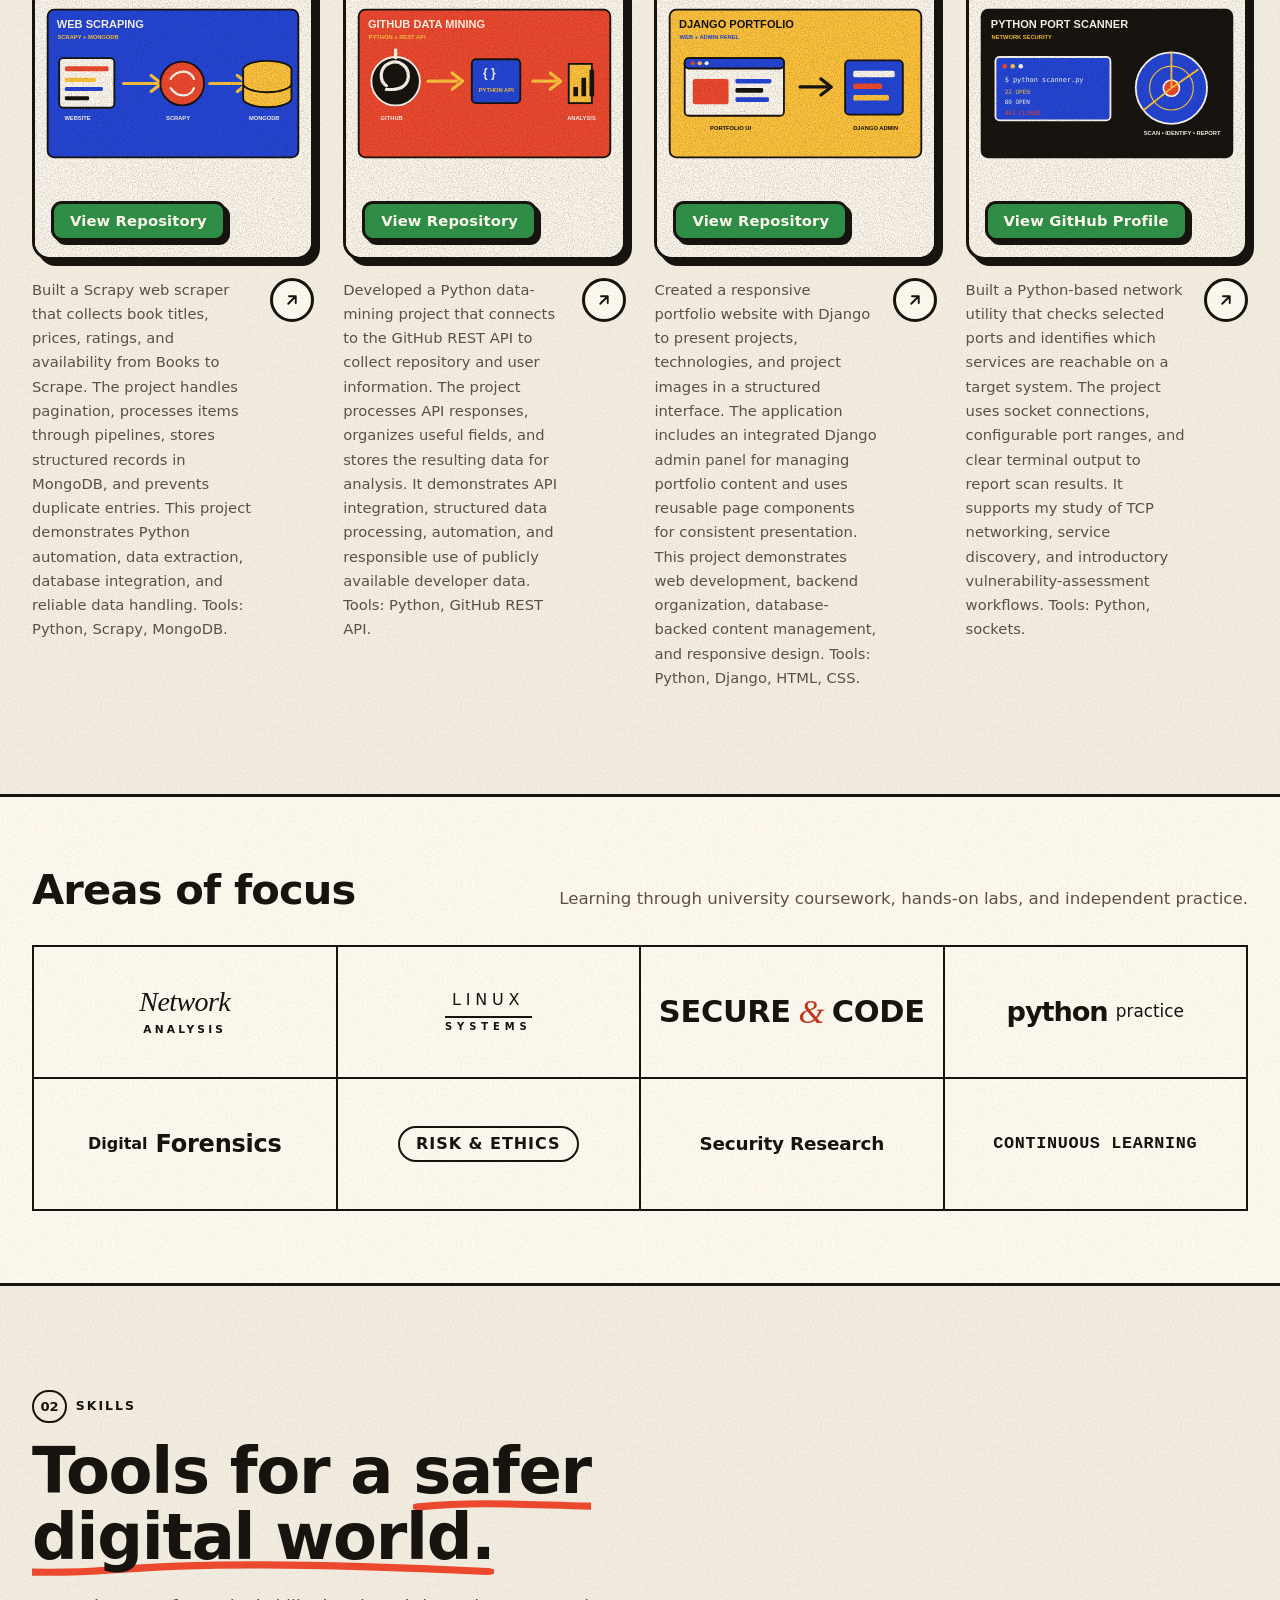
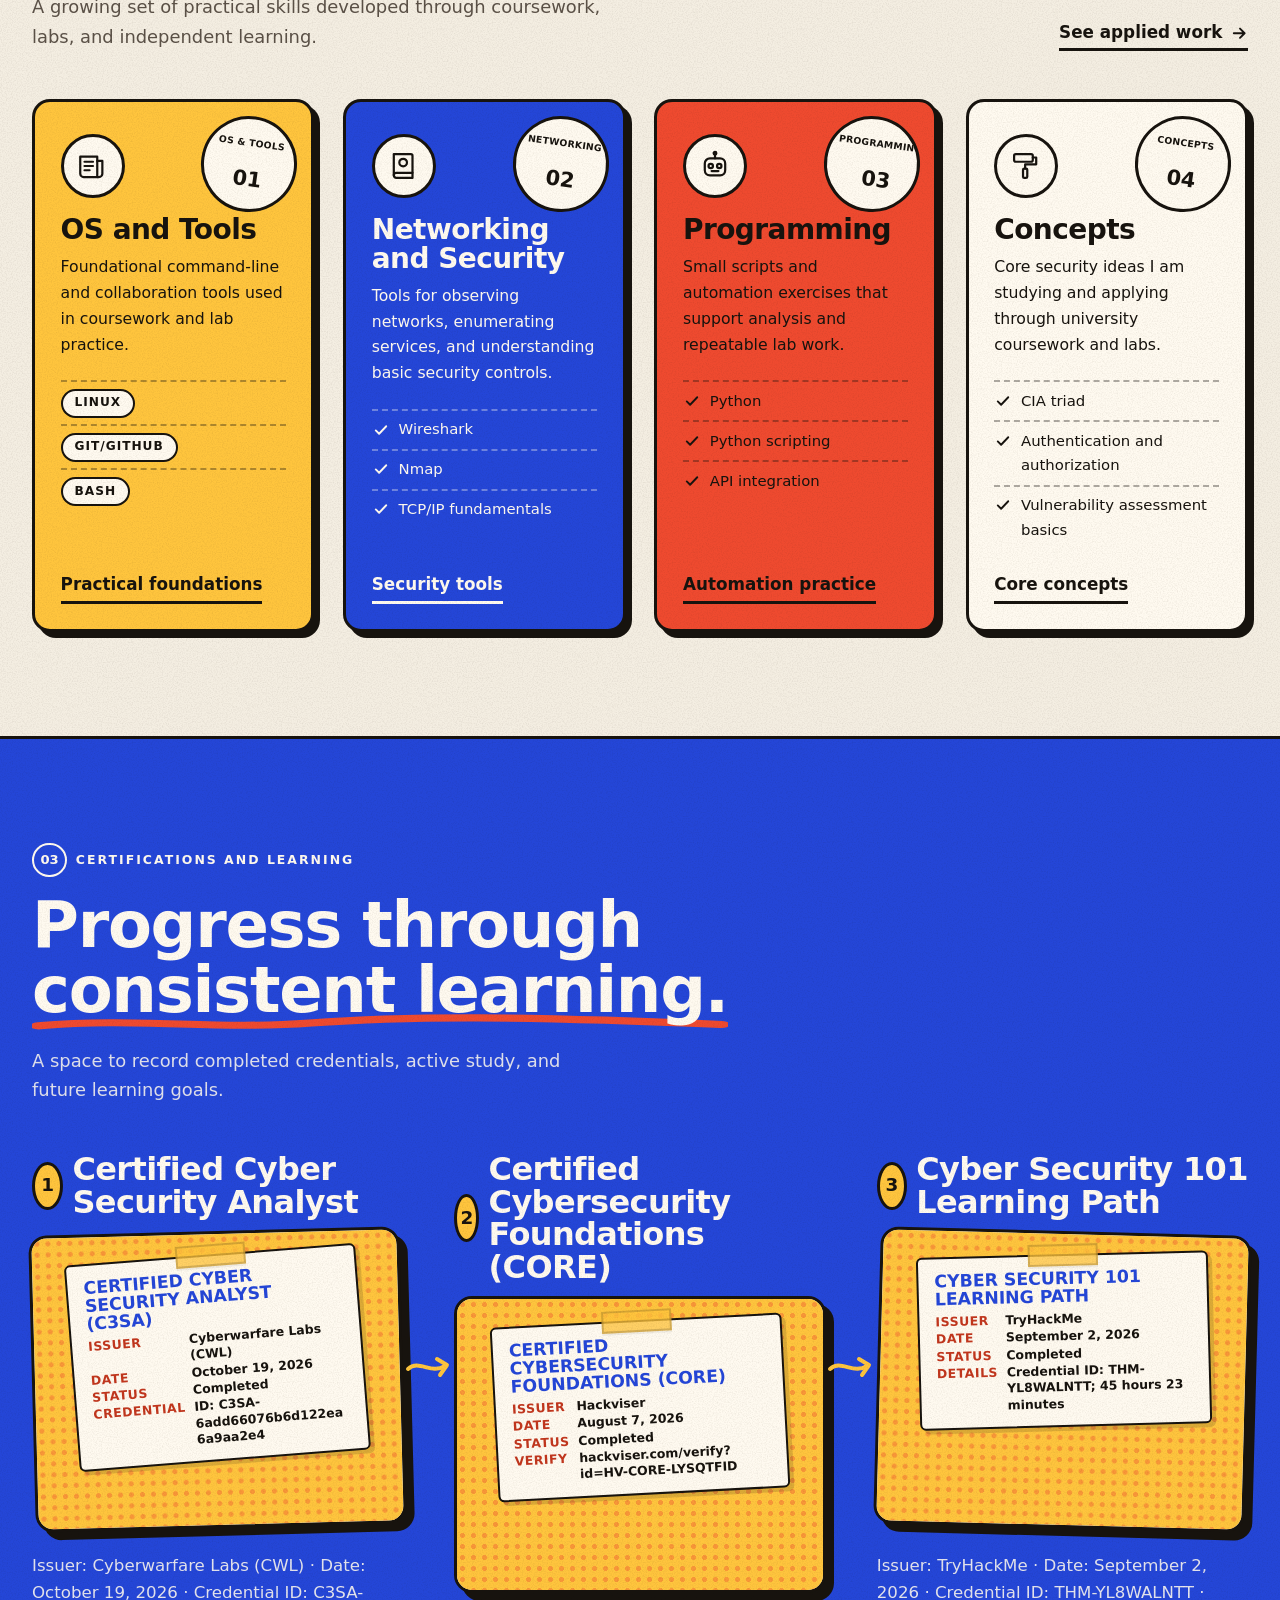
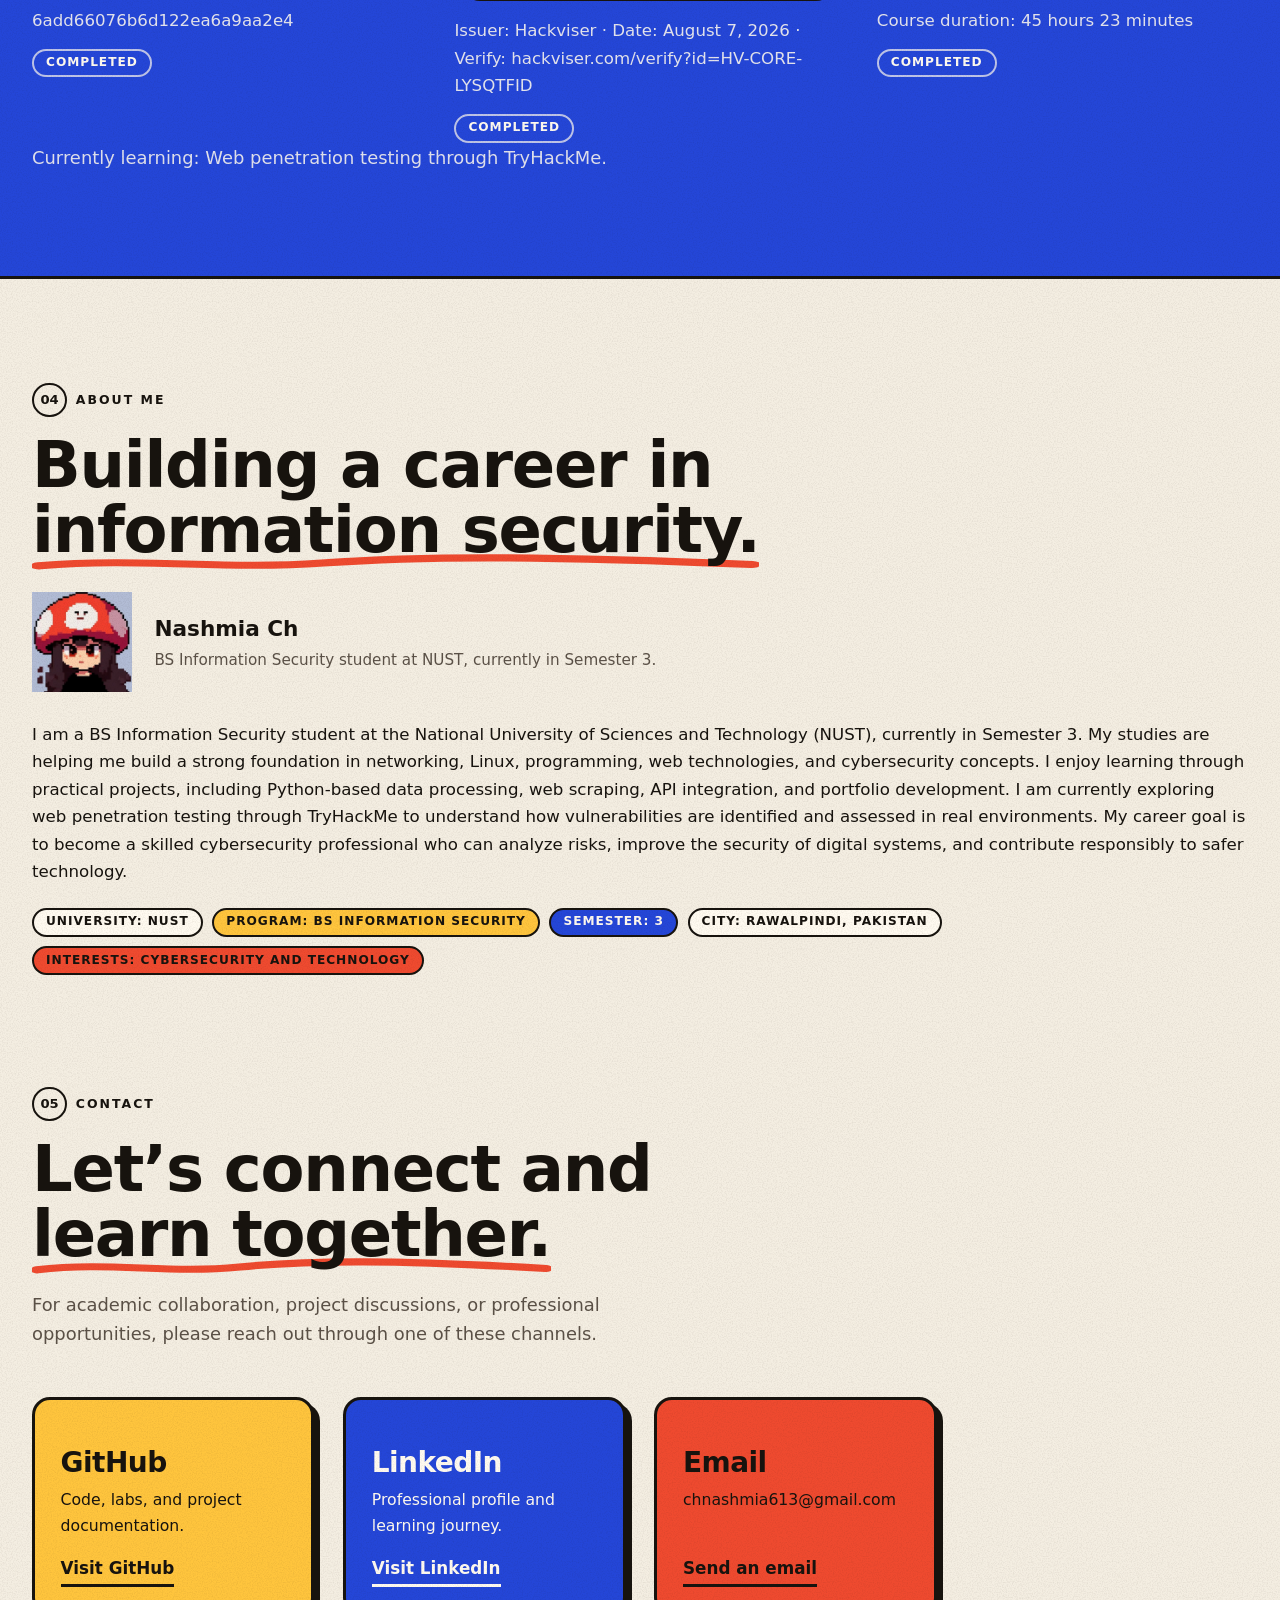
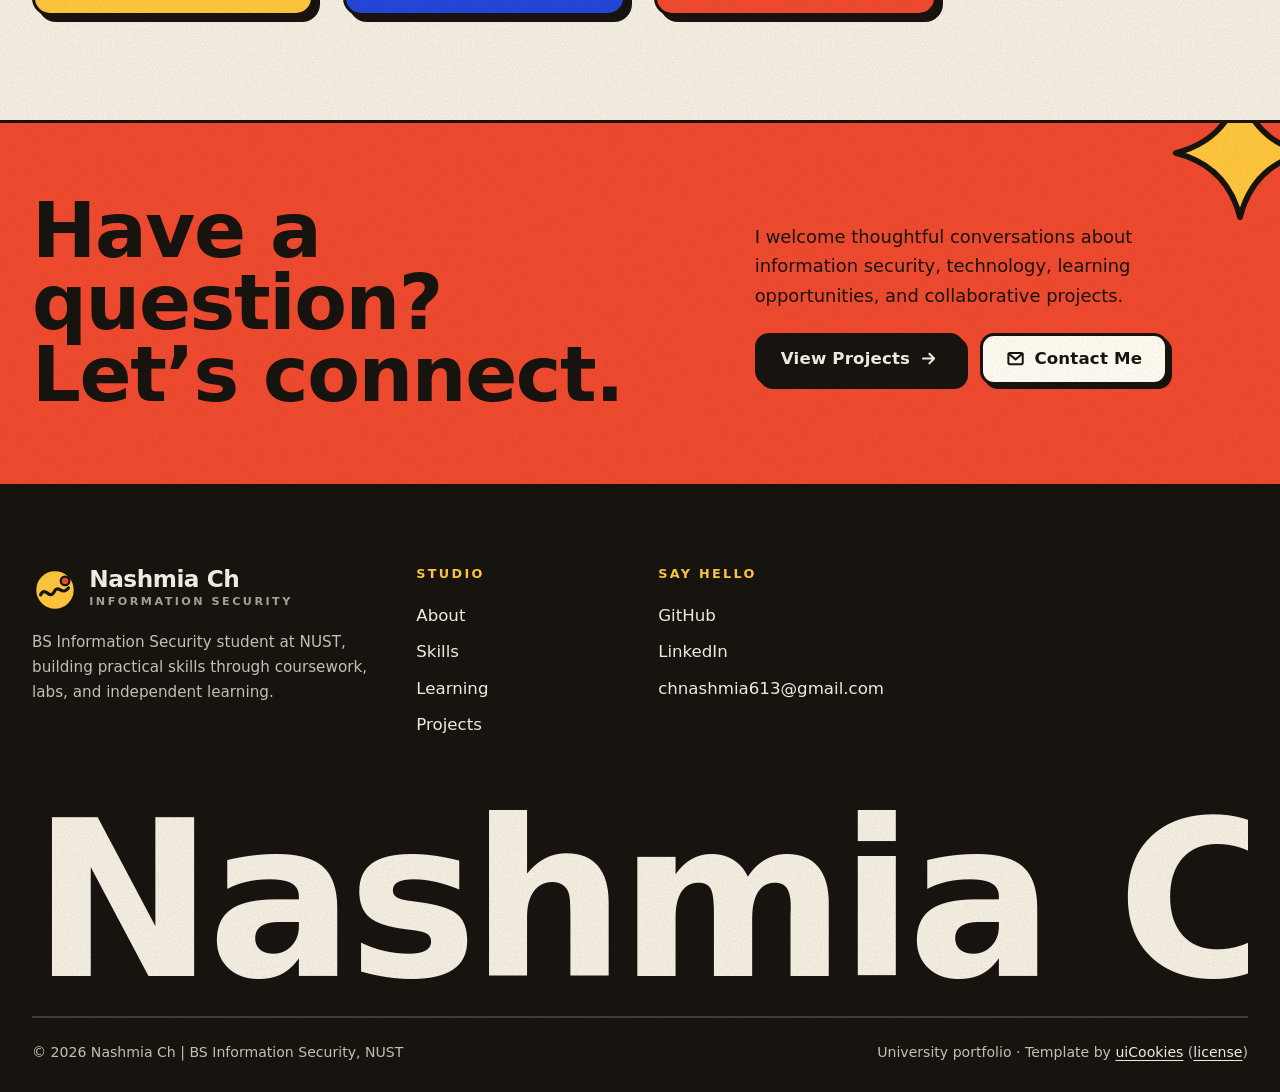
==== commit b85ec067: "Fix homepage section numbering Co-authored-by: Copilot <223556219+Copilot@users.noreply.github.com>" ====
--- a/index.html
+++ b/index.html
@@ -334,7 +334,7 @@
       <div class="container">
         <div class="about-grid">
           <div class="reveal">
-            <p class="eyebrow"><span class="num">05</span> About me</p>
+            <p class="eyebrow"><span class="num">04</span> About me</p>
             <h2 class="section-title" id="about-title">Building a career in <span class="scribble">information security.</span></h2>
             <div class="about-portrait">
               <img src="assets/nashmia.jpeg" alt="Nashmia Ch, BS Information Security student at NUST" width="100" height="100">
@@ -370,7 +370,7 @@
       <div class="container">
         <div class="section-head">
           <div>
-            <p class="eyebrow"><span class="num">06</span> Contact</p>
+            <p class="eyebrow"><span class="num">05</span> Contact</p>
             <h2 class="section-title" id="contact-title">Let&rsquo;s connect and <span class="scribble">learn together.</span></h2>
             <p class="section-lead">For academic collaboration, project discussions, or professional opportunities, please reach out through one of these channels.</p>
           </div>
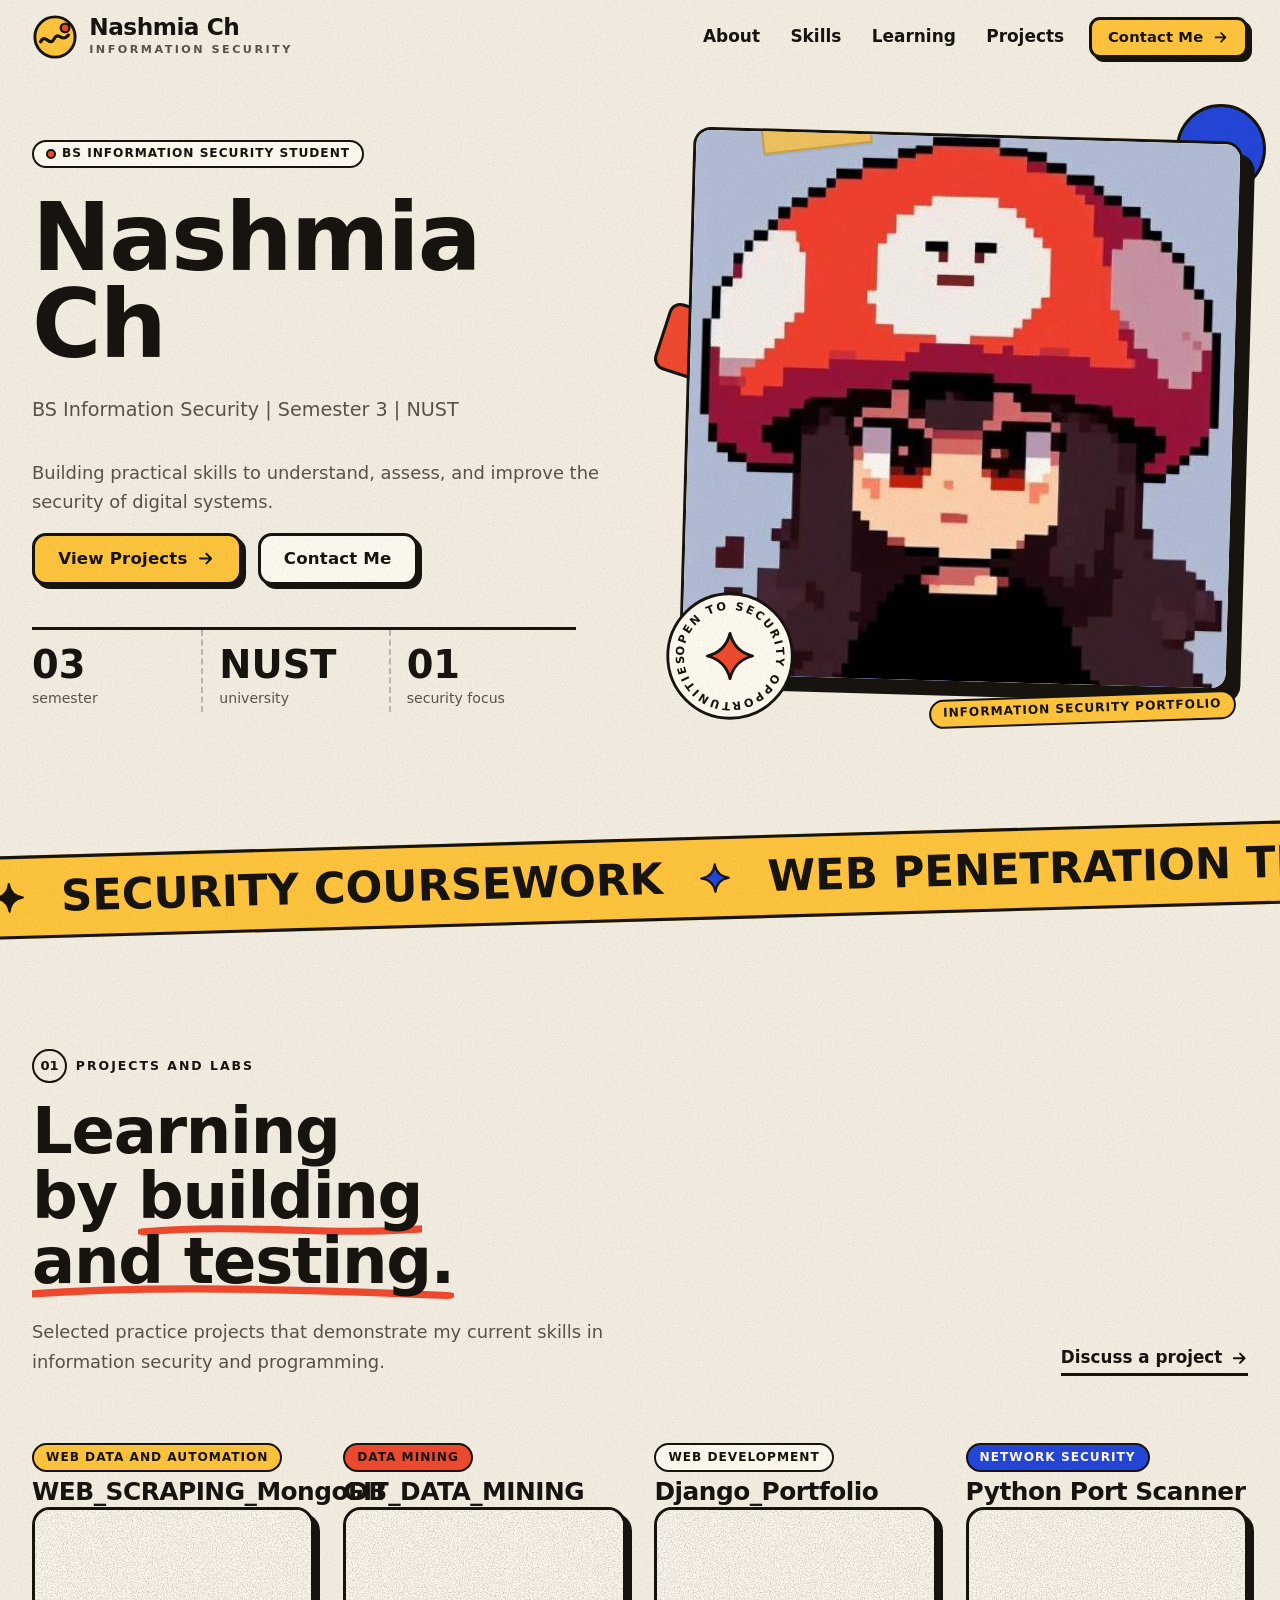
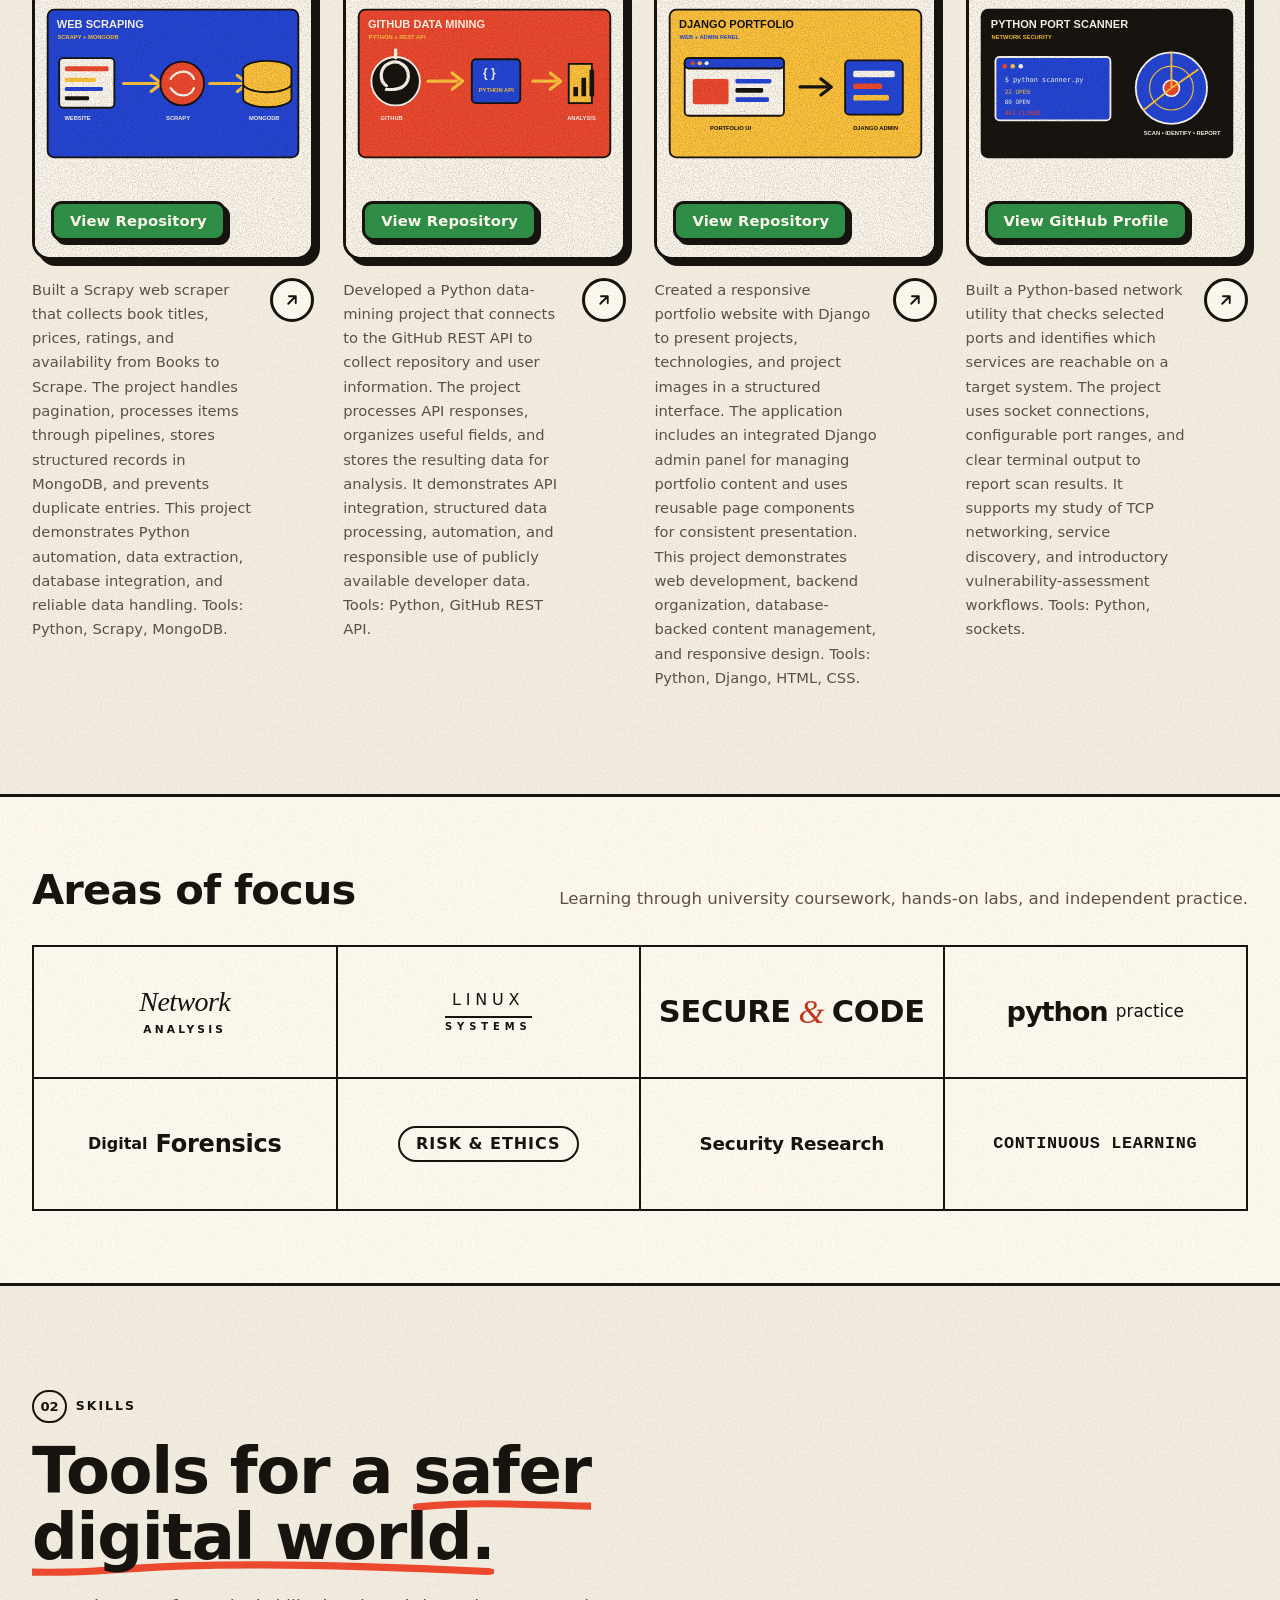
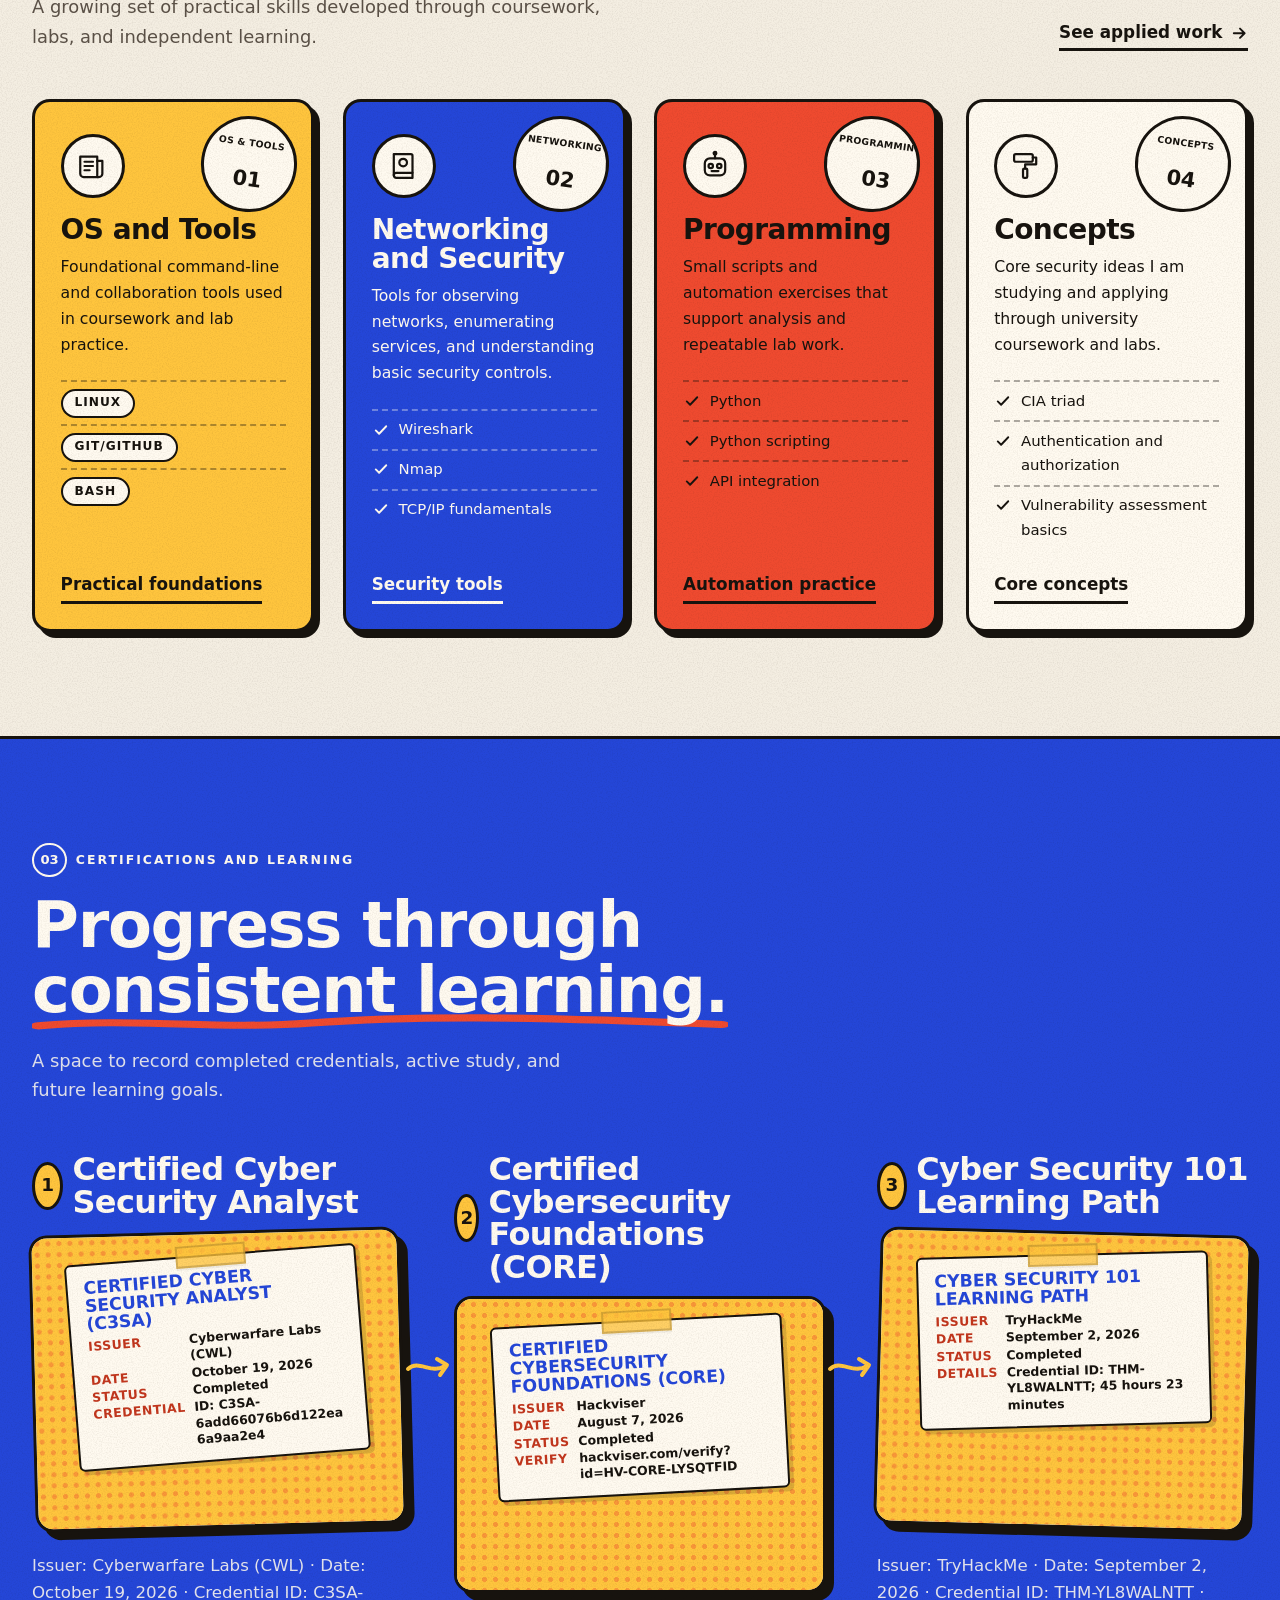
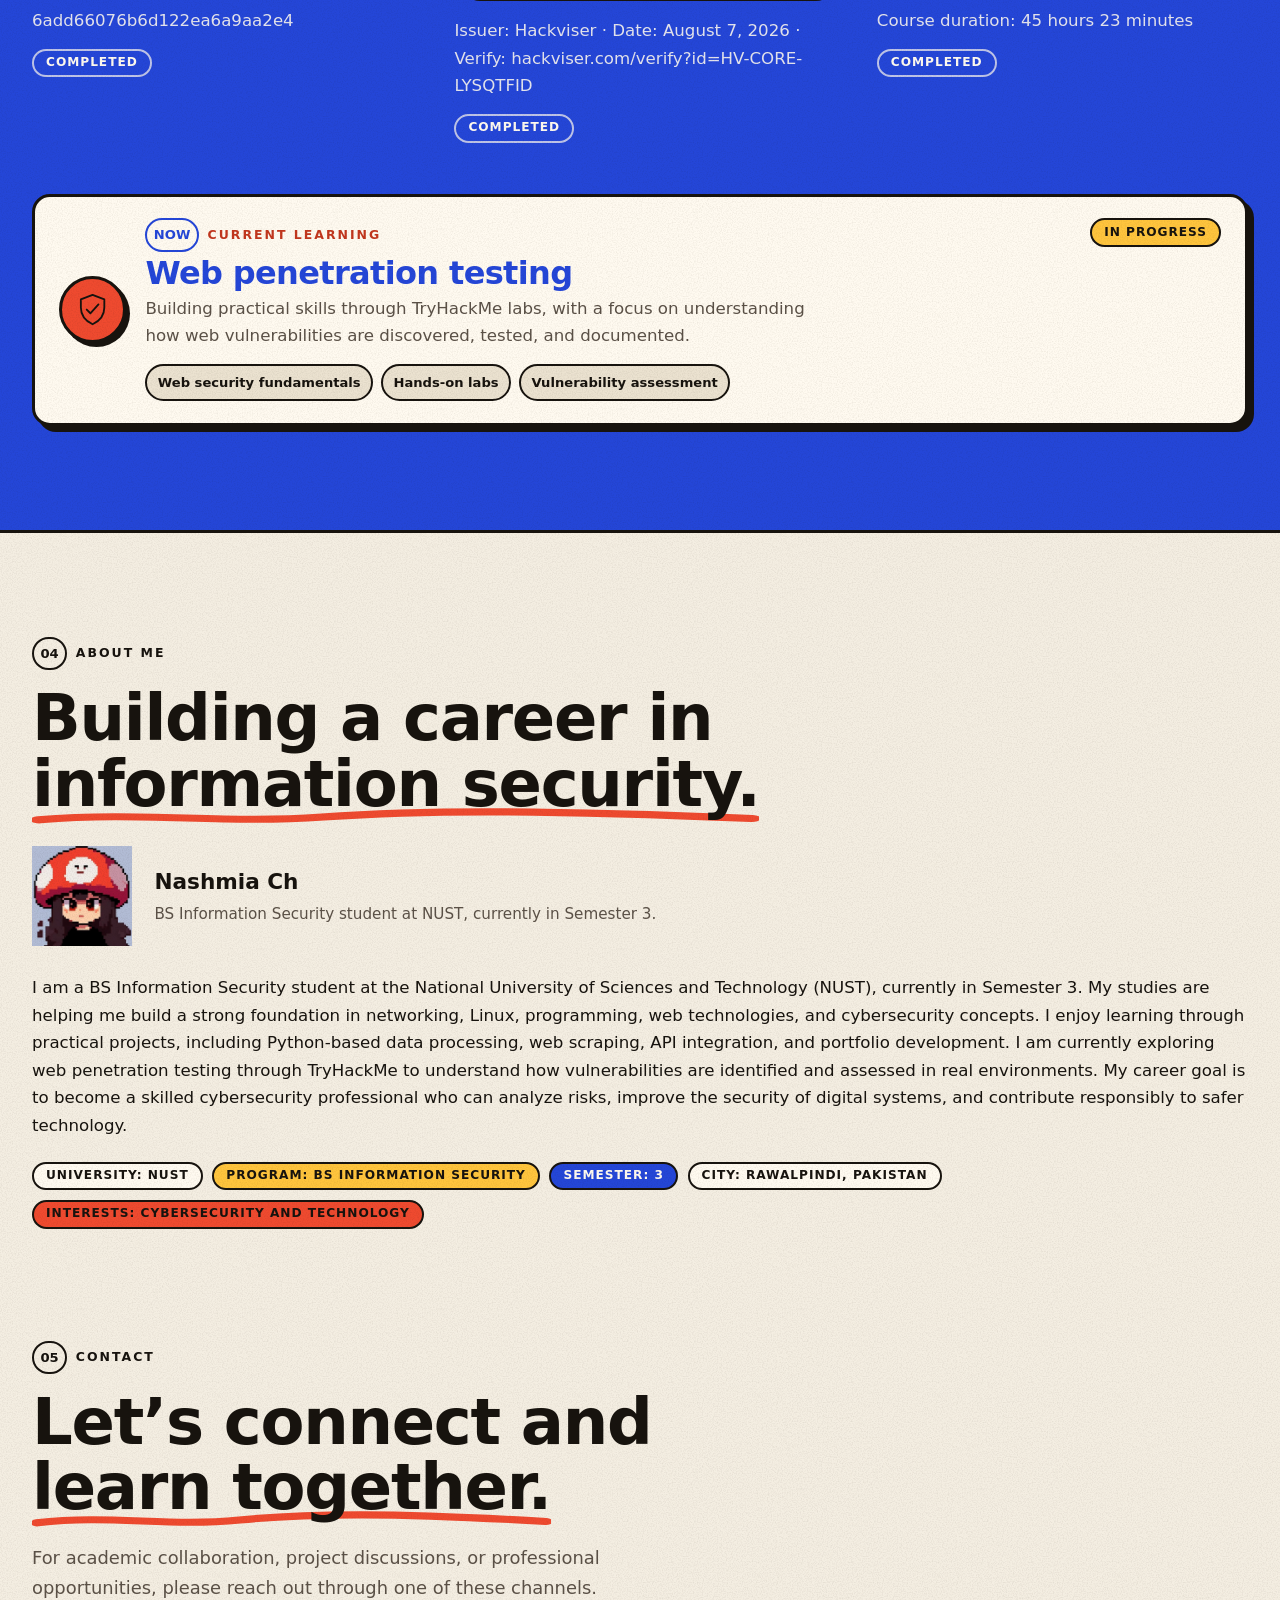
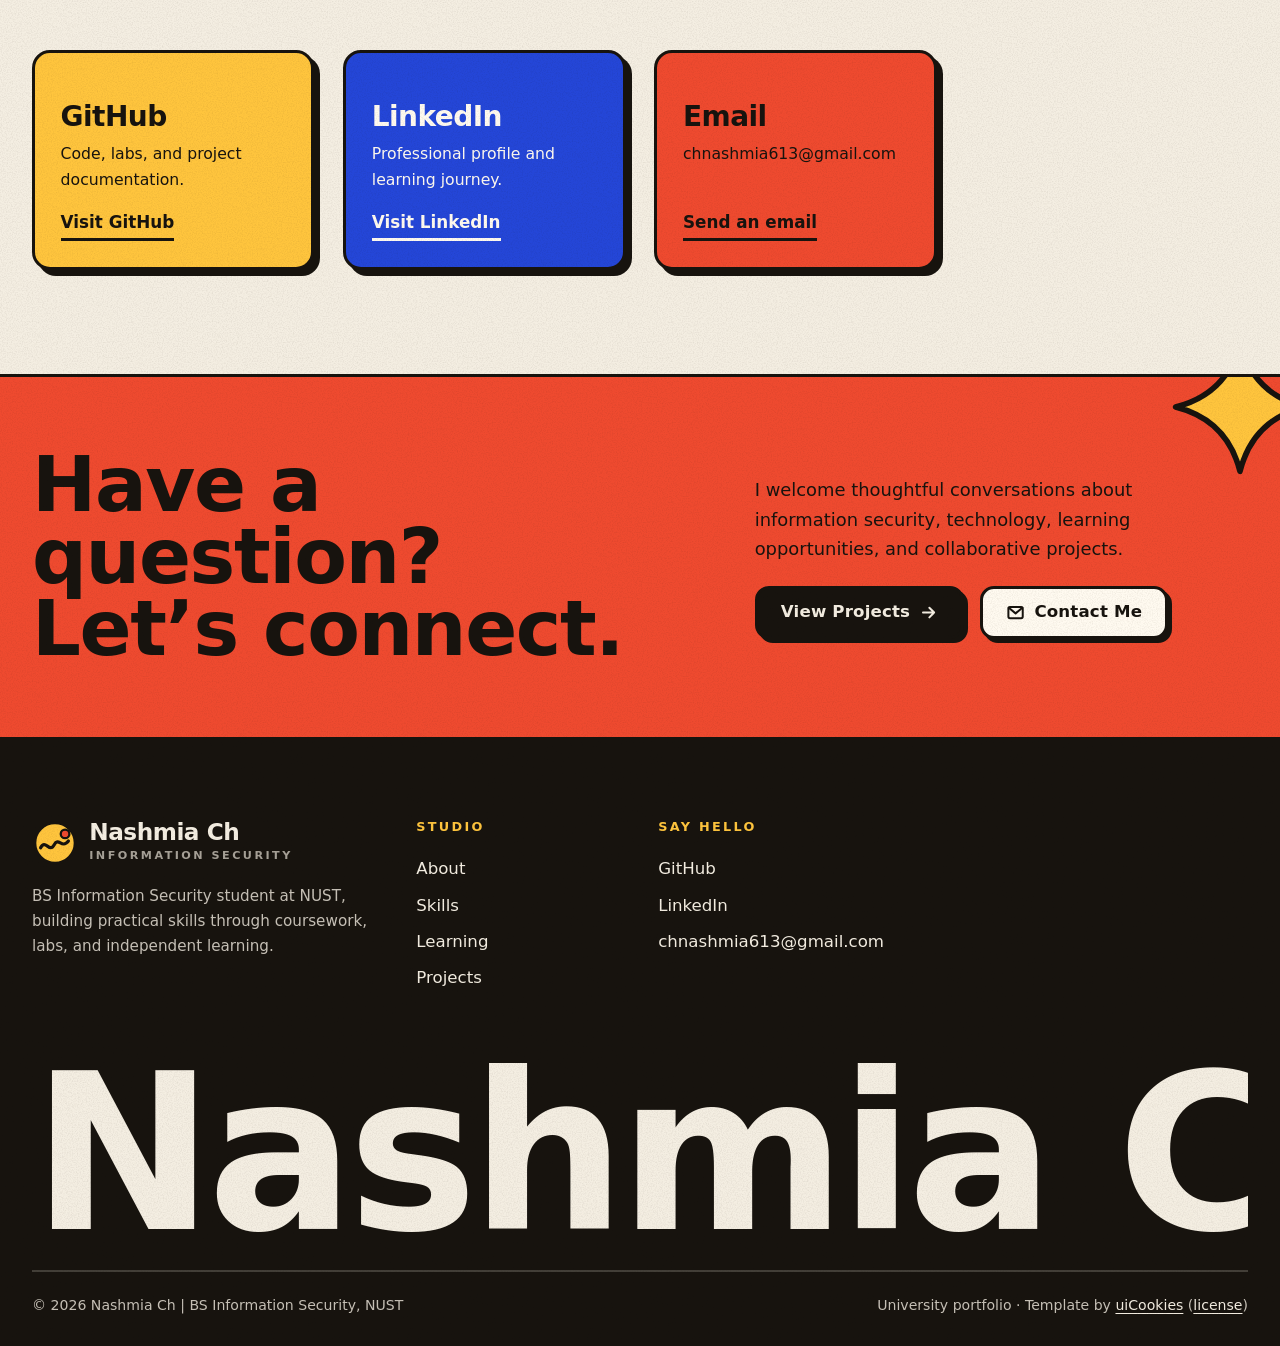
==== commit eaa413db: "Enhance current TryHackMe learning section Co-authored-by: Copilot <223556219+Copilot@users.noreply." ====
--- a/index.html
+++ b/index.html
@@ -324,8 +324,25 @@
             <span class="chip">Completed</span>
           </li>
         </ol>
-        <!-- Duplicate a process-step card above to add another certification. -->
-        <p class="section-lead">Currently learning: Web penetration testing through TryHackMe.</p>
+        <div class="current-learning reveal">
+          <div class="current-learning-mark" aria-hidden="true">
+            <svg viewBox="0 0 48 48" fill="none" stroke="currentColor" stroke-width="2.5" stroke-linecap="round" stroke-linejoin="round">
+              <path d="M24 4 40 10v11c0 10-6.7 18.5-16 23C14.7 39.5 8 31 8 21V10z"/>
+              <path d="m16 24 5 5 11-12"/>
+            </svg>
+          </div>
+          <div class="current-learning-copy">
+            <p class="eyebrow"><span class="num">NOW</span> Current learning</p>
+            <h3>Web penetration testing</h3>
+            <p>Building practical skills through TryHackMe labs, with a focus on understanding how web vulnerabilities are discovered, tested, and documented.</p>
+            <ul class="current-learning-topics" aria-label="Current learning topics">
+              <li>Web security fundamentals</li>
+              <li>Hands-on labs</li>
+              <li>Vulnerability assessment</li>
+            </ul>
+          </div>
+          <span class="chip chip-sun current-learning-status">In progress</span>
+        </div>
       </div>
     </section>
 
